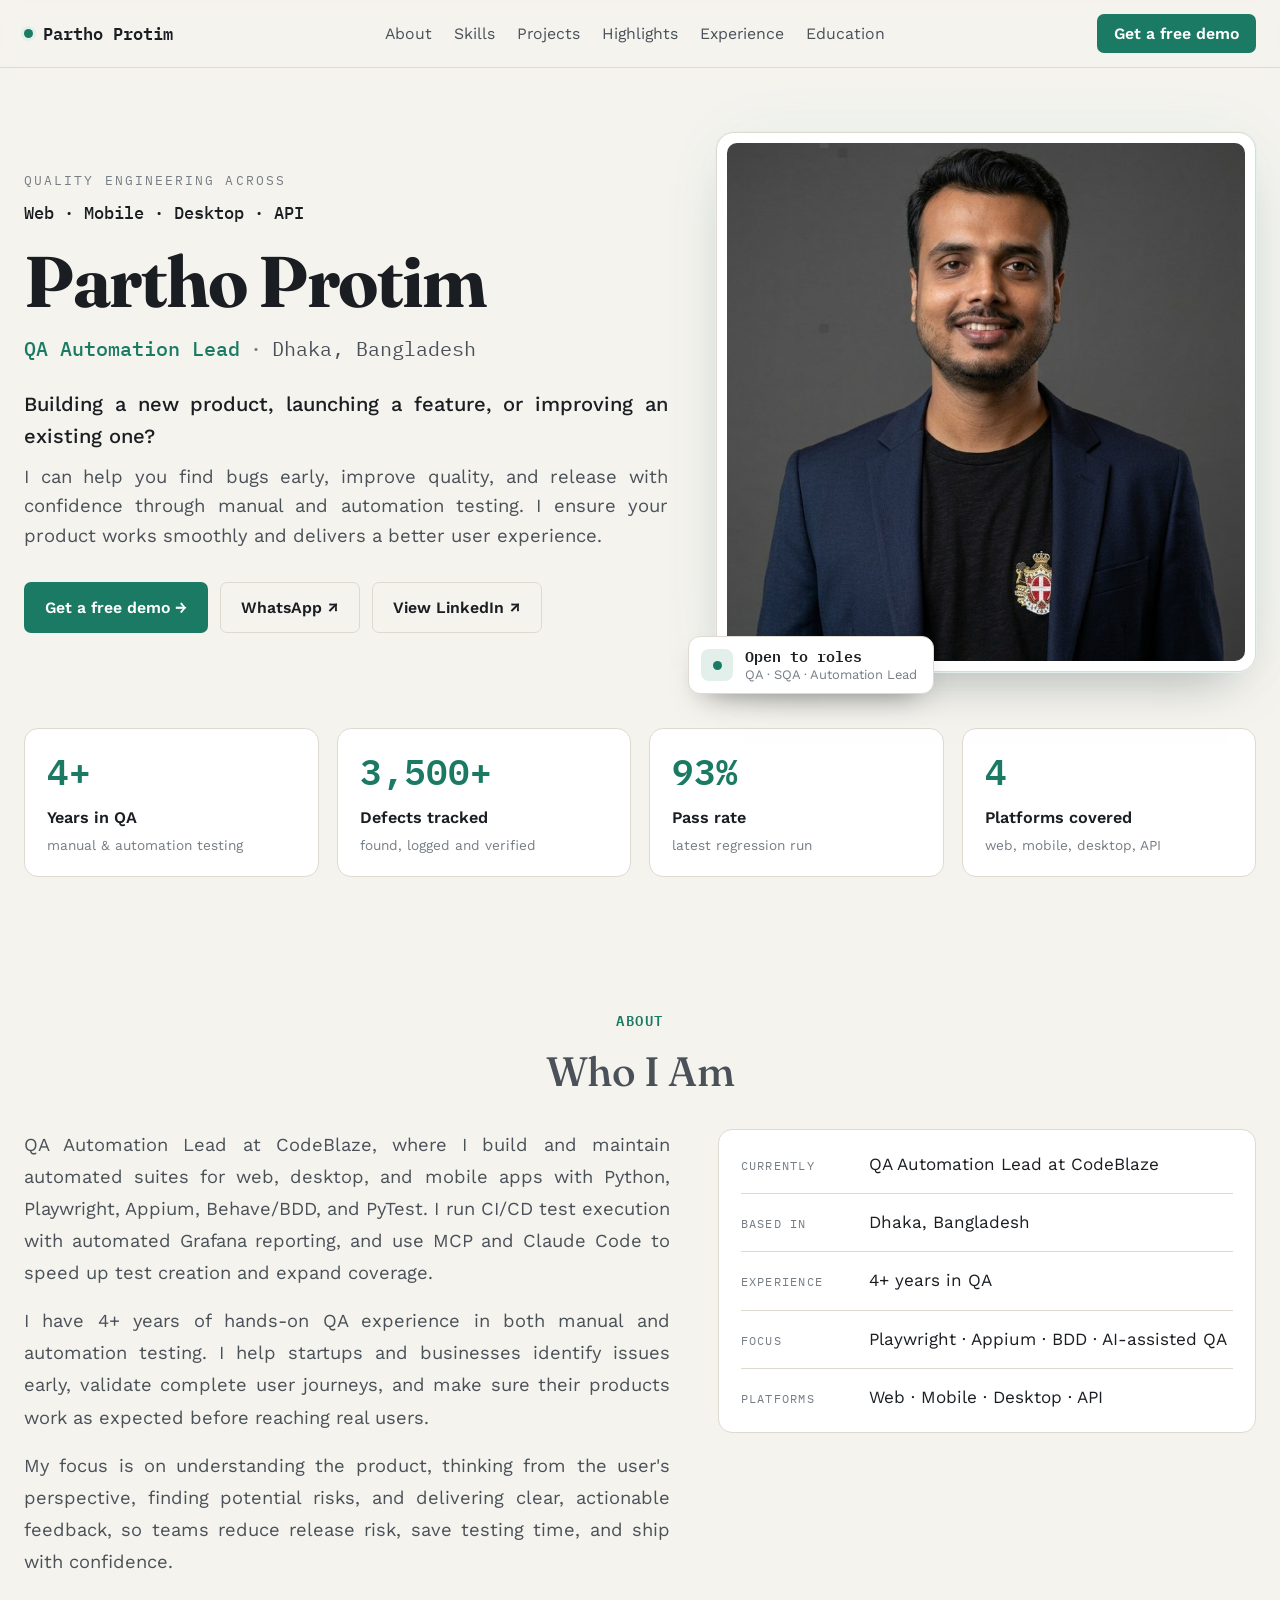
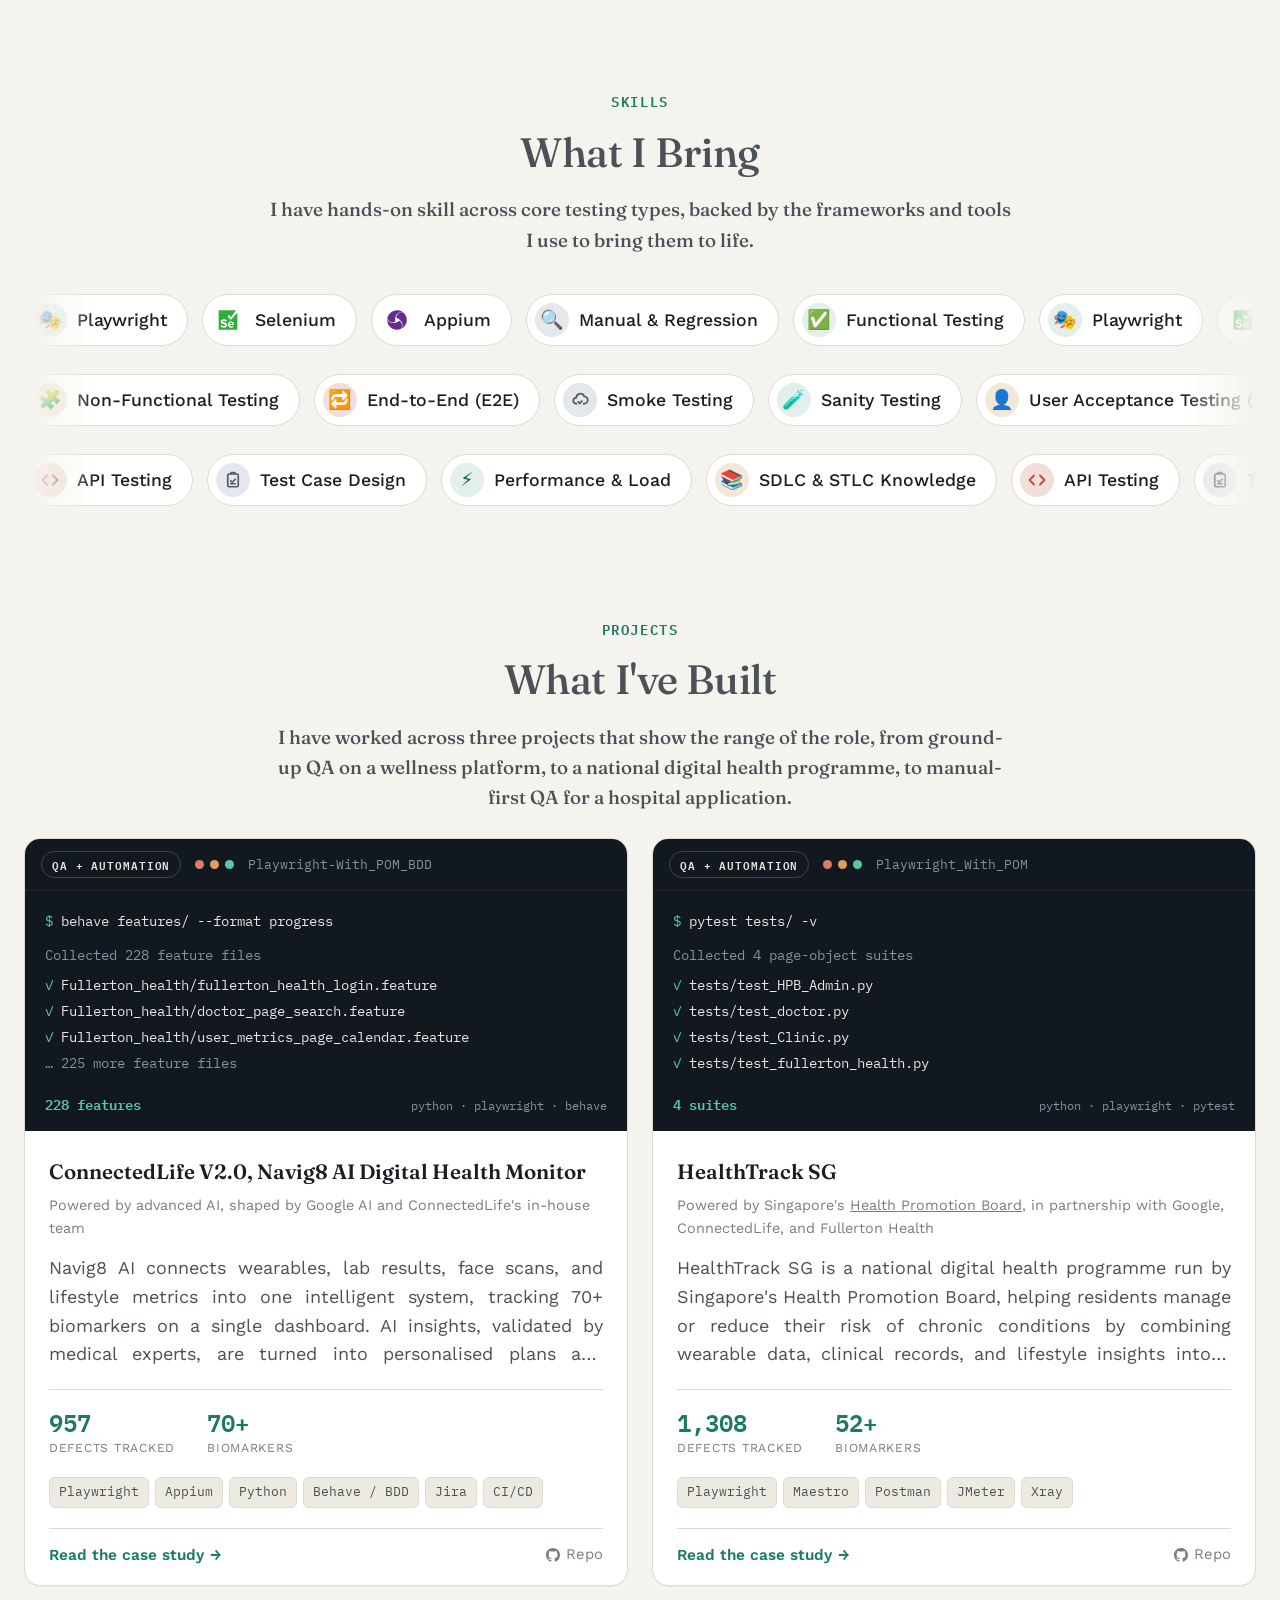
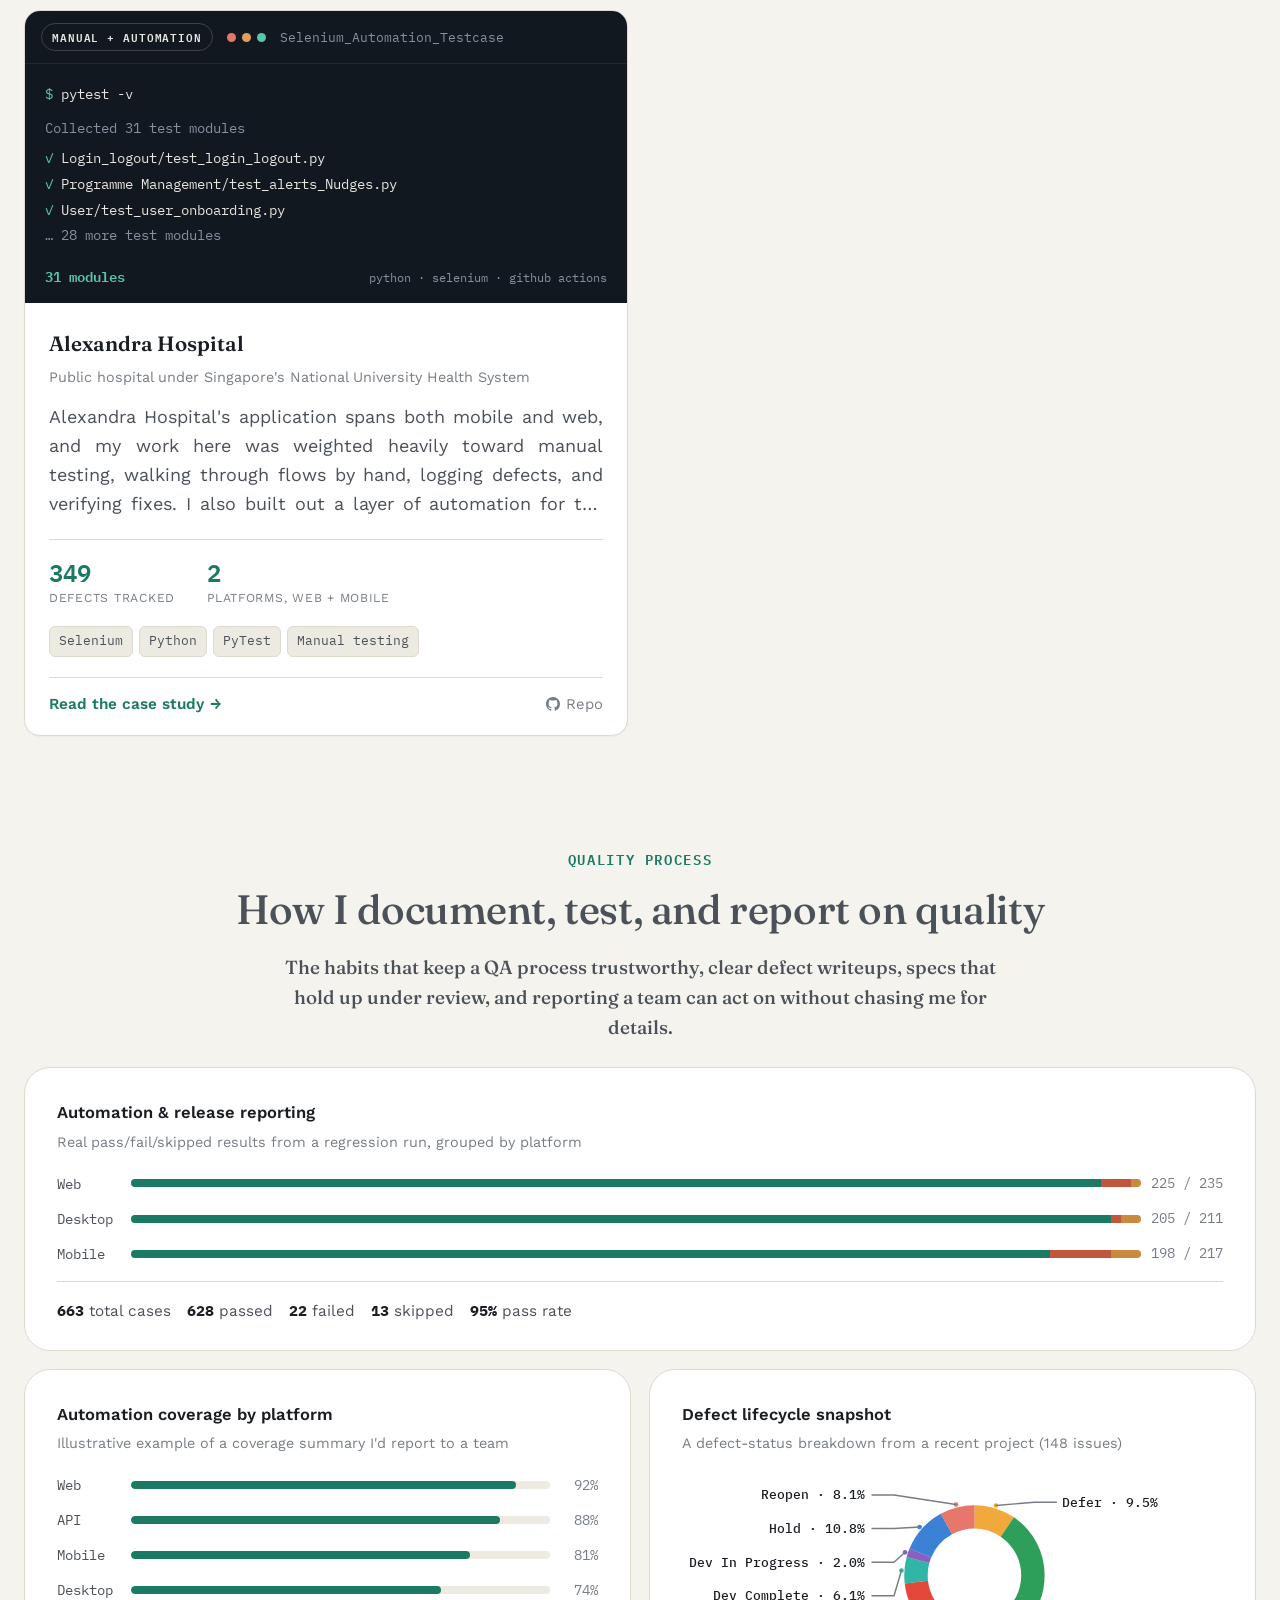
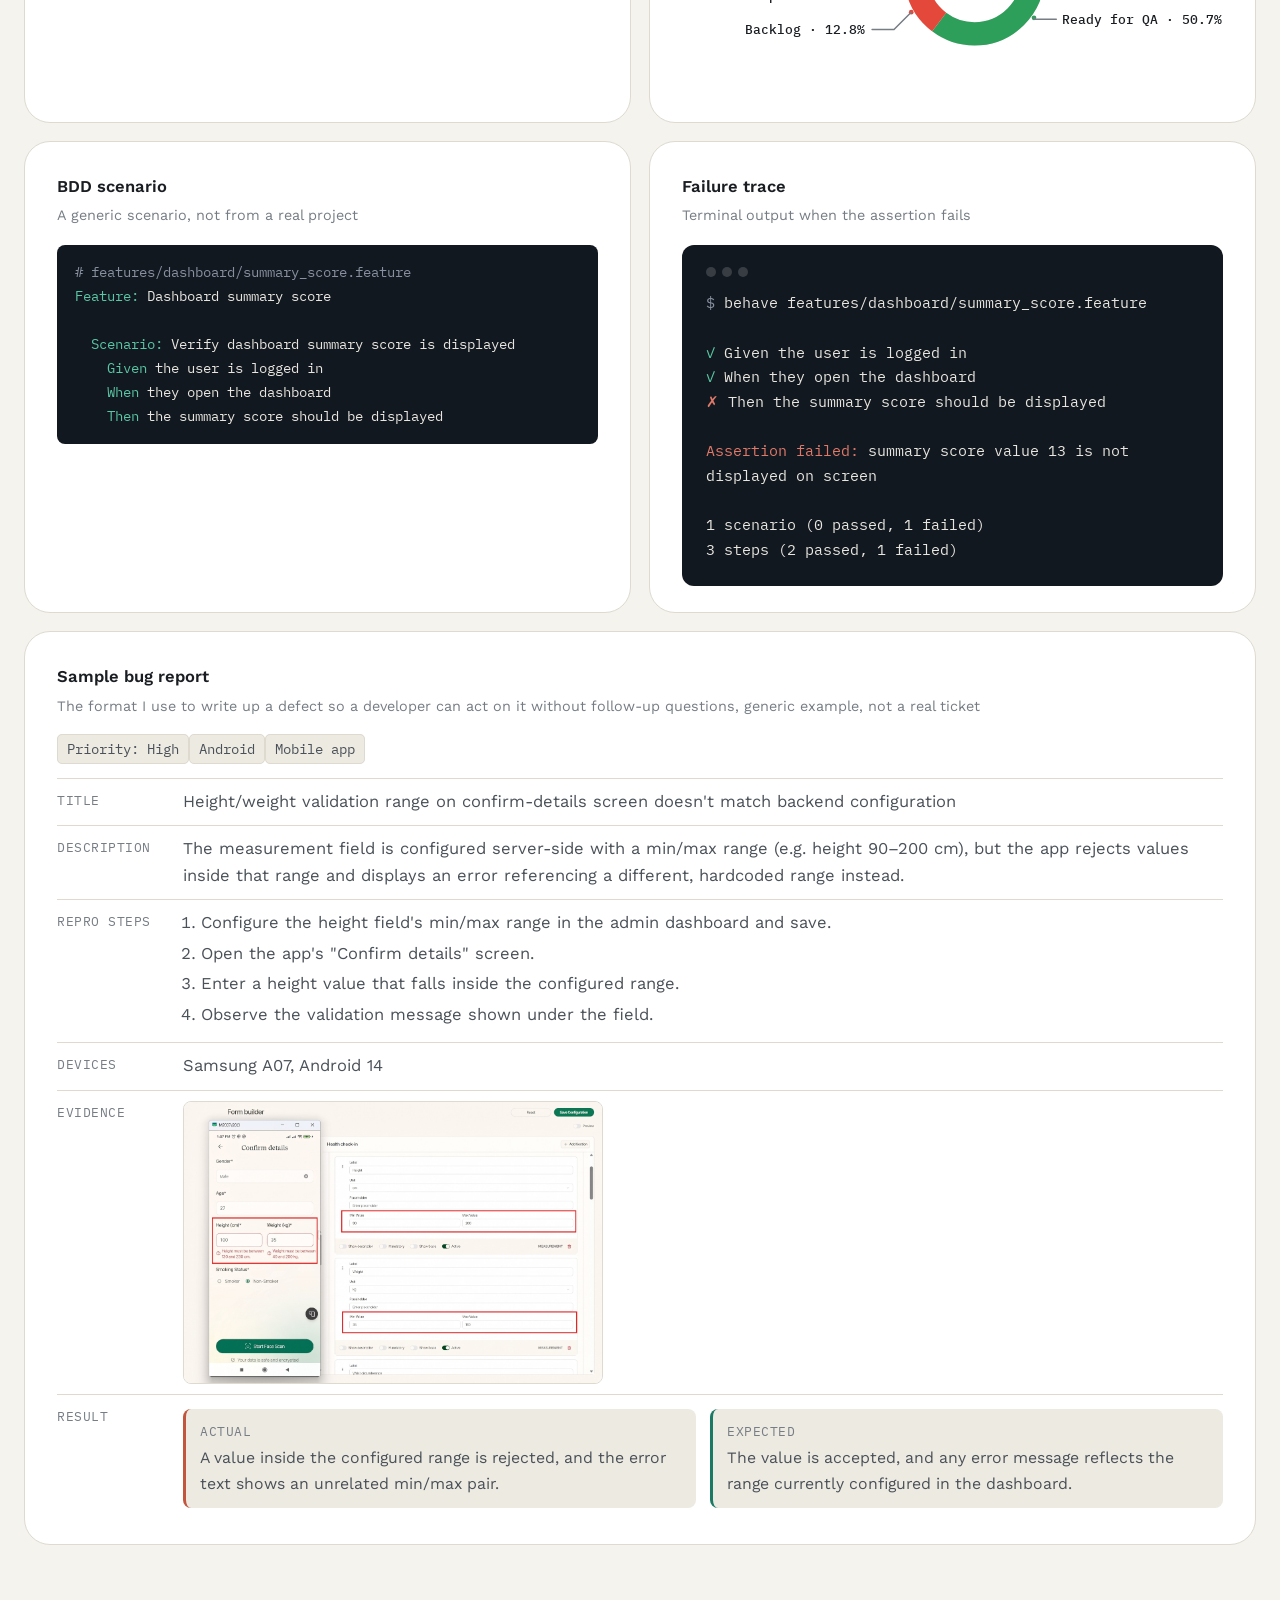
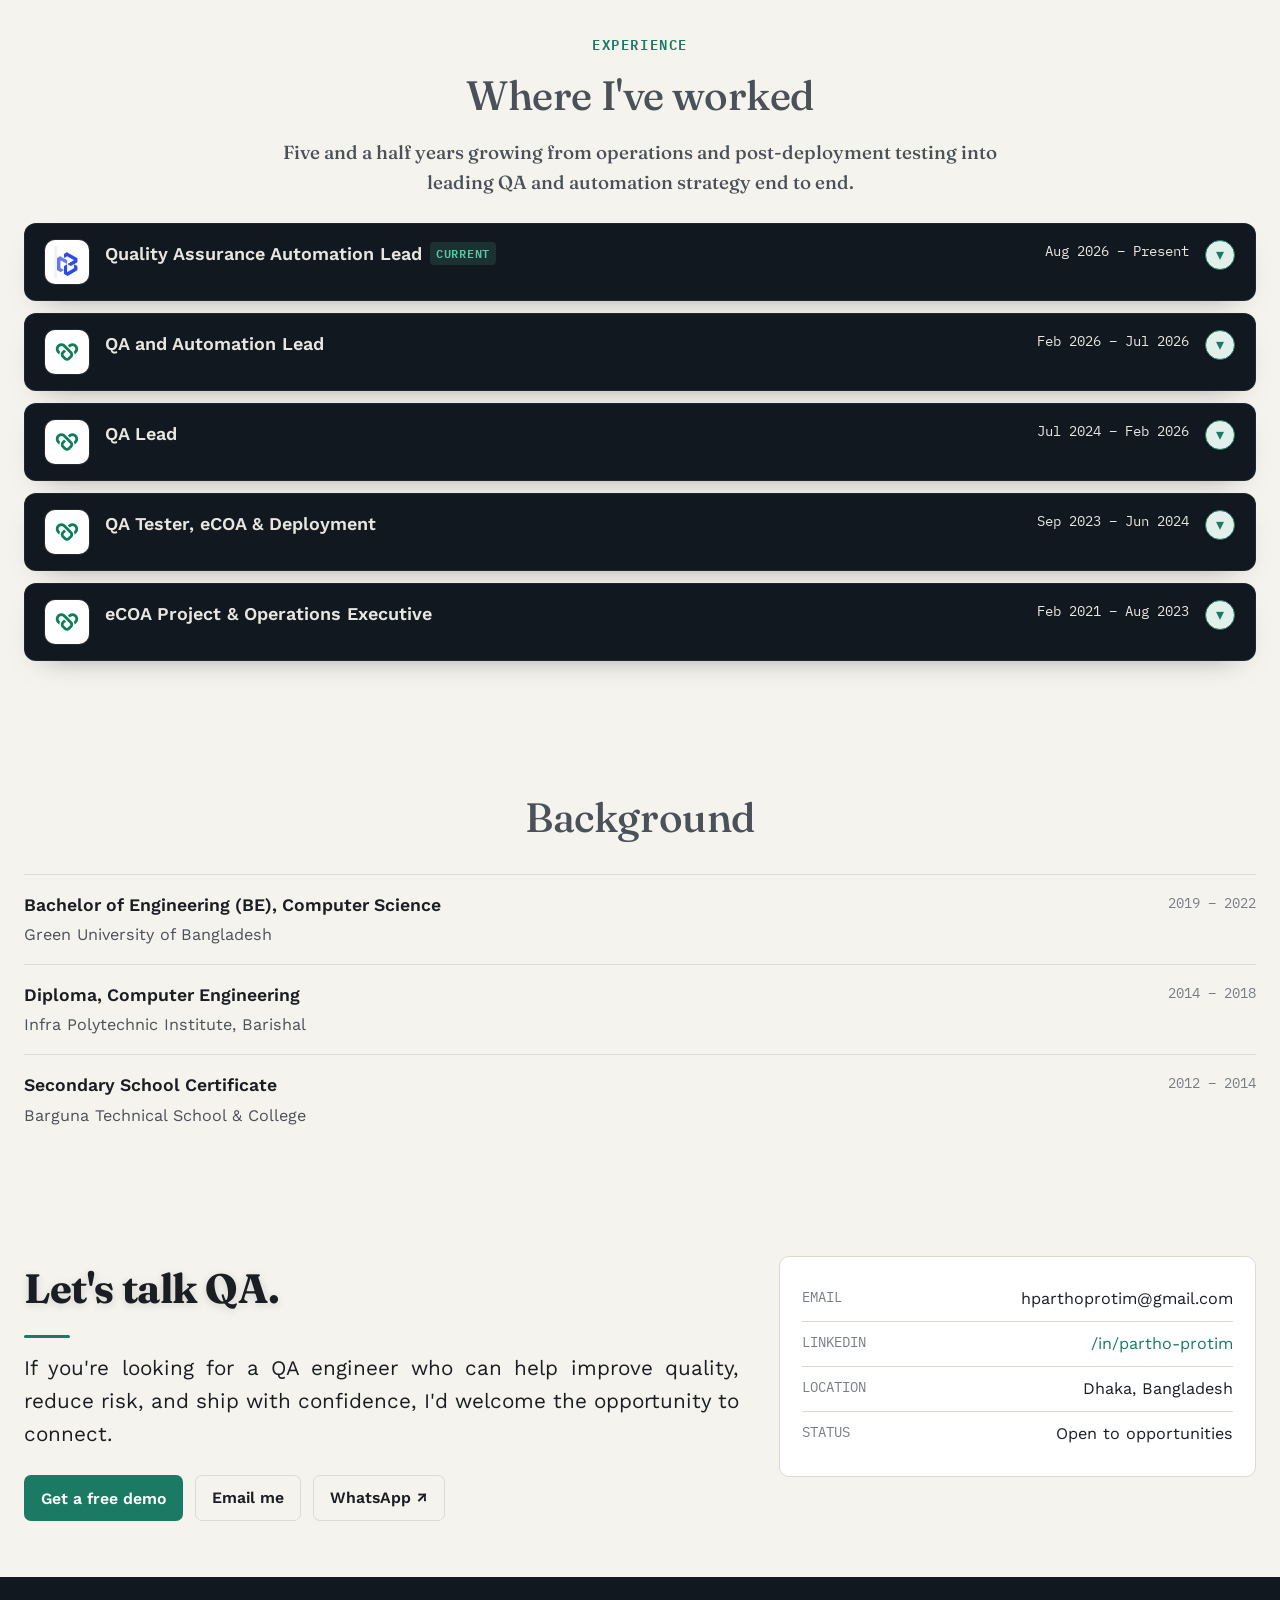
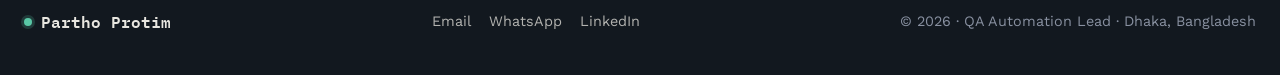
==== index.html @ 655c8fe5 "Add case study pages for each project Read the case study now opens a dedicated page per project wit" ====
<!DOCTYPE html>
<html lang="en">
<head>
<meta charset="UTF-8">
<meta name="viewport" content="width=device-width, initial-scale=1.0">
<title>Partho Protim, QA Automation Lead</title>
<meta name="description" content="Portfolio of Partho Protim, QA Automation Lead, Web, Mobile, Desktop &amp; API test automation, CI/CD, and quality engineering leadership.">

<meta property="og:type" content="website">
<meta property="og:url" content="https://sapprotim.github.io/sqa_partho/">
<meta property="og:title" content="Partho Protim, QA Automation Lead">
<meta property="og:description" content="Portfolio of Partho Protim, QA Automation Lead, Web, Mobile, Desktop &amp; API test automation, CI/CD, and quality engineering leadership.">
<meta property="og:image" content="https://sapprotim.github.io/sqa_partho/assets/og-image.png">
<meta property="og:image:width" content="1918">
<meta property="og:image:height" content="935">

<meta name="twitter:card" content="summary_large_image">
<meta name="twitter:title" content="Partho Protim, QA Automation Lead">
<meta name="twitter:description" content="Portfolio of Partho Protim, QA Automation Lead, Web, Mobile, Desktop &amp; API test automation, CI/CD, and quality engineering leadership.">
<meta name="twitter:image" content="https://sapprotim.github.io/sqa_partho/assets/og-image.png">

<link rel="preconnect" href="https://fonts.googleapis.com">
<link rel="preconnect" href="https://fonts.gstatic.com" crossorigin>
<link href="https://fonts.googleapis.com/css2?family=Fraunces:ital,wght@0,300;0,400;0,500;0,600;0,700;1,400;1,500;1,600&family=Work+Sans:wght@400;500;600&family=IBM+Plex+Mono:wght@400;500;600&display=swap" rel="stylesheet">

<style>
  /* ---------- Tokens ---------- */
  :root {
    --bg: #F5F3EE;
    --surface: #FFFFFF;
    --surface-2: #EDEAE2;
    --ink: #1A1E22;
    --ink-secondary: #4A5158;
    --ink-muted: #767D84;
    --border: #DEDAD0;
    --accent: #1B7A63;
    --accent-strong: #146353;
    --accent-ink: #FFFFFF;
    --accent-soft: #E3EFEA;
    --amber: #A8672B;
    --amber-soft: #F3E7D8;
    --rose: #B2503F;
    --rose-soft: #F1DED9;
    --slate: #4C5B6B;
    --slate-soft: #E4E8EC;

    /* fixed-look terminal component: same in both themes on purpose */
    --term-bg: #12181F;
    --term-ink: #E8E6E0;
    --term-muted: #8890A0;
    --term-accent: #59C7A6;
    --term-amber: #E0A059;

    --font-display: 'Fraunces', Georgia, 'Times New Roman', serif;
    --font-body: 'Work Sans', 'Segoe UI', ui-sans-serif, system-ui, sans-serif;
    --font-mono: 'IBM Plex Mono', ui-monospace, SFMono-Regular, Menlo, monospace;

    --maxw: 1600px;
  }

  @media (prefers-color-scheme: dark) {
    :root:not([data-theme="light"]) {
      --bg: #10151B;
      --surface: #161C23;
      --surface-2: #1C232B;
      --ink: #ECEAE3;
      --ink-secondary: #B8BEC4;
      --ink-muted: #7E8790;
      --border: #2A323B;
      --accent: #4FBFA0;
      --accent-strong: #6ED2B6;
      --accent-ink: #0B1512;
      --accent-soft: rgba(79, 191, 160, 0.14);
      --amber: #DDA05C;
      --amber-soft: rgba(221, 160, 92, 0.14);
      --rose: #D98F7F;
      --rose-soft: rgba(217, 143, 127, 0.14);
      --slate: #92A2B4;
      --slate-soft: rgba(146, 162, 180, 0.14);
    }
  }

  :root[data-theme="dark"] {
    --bg: #10151B;
    --surface: #161C23;
    --surface-2: #1C232B;
    --ink: #ECEAE3;
    --ink-secondary: #B8BEC4;
    --ink-muted: #7E8790;
    --border: #2A323B;
    --accent: #4FBFA0;
    --accent-strong: #6ED2B6;
    --accent-ink: #0B1512;
    --accent-soft: rgba(79, 191, 160, 0.14);
    --amber: #DDA05C;
    --amber-soft: rgba(221, 160, 92, 0.14);
    --rose: #D98F7F;
    --rose-soft: rgba(217, 143, 127, 0.14);
    --slate: #92A2B4;
    --slate-soft: rgba(146, 162, 180, 0.14);
  }

  /* ---------- Base ---------- */
  * { box-sizing: border-box; }
  html { scroll-behavior: smooth; font-size: 18px; overflow-x: hidden; }
  @media (prefers-reduced-motion: reduce) {
    html { scroll-behavior: auto; }
    * { animation-duration: 0.001ms !important; animation-iteration-count: 1 !important; transition-duration: 0.001ms !important; }
  }

  body {
    margin: 0;
    background: var(--bg);
    color: var(--ink);
    font-family: var(--font-body);
    font-weight: 400;
    font-size: 16px;
    line-height: 1.6;
    overflow-x: hidden;
  }

  p {
    text-align: justify;
    text-justify: inter-word;
    hyphens: auto;
  }

  a { color: var(--accent); text-decoration: none; }
  a:hover { text-decoration: underline; }
  a:focus-visible, button:focus-visible {
    outline: 2px solid var(--accent);
    outline-offset: 3px;
    border-radius: 2px;
  }

  h1, h2, h3 { font-family: var(--font-display); color: var(--ink); margin: 0; text-wrap: balance; }

  .wrap { max-width: var(--maxw); margin: 0 auto; padding: 0 24px; }

  section { padding: 56px 0; }
  #highlights { padding-bottom: 32px; }
  @media (max-width: 800px) {
    /* Cut the base section padding site-wide on mobile first, then the
       specific pairs below trim the tightest transitions even further. */
    section { padding: 28px 0; }
    #projects, #highlights, #experience, #education { padding-bottom: 8px; }
    #highlights, #experience, #education, #contact { padding-top: 20px; }
  }

  .section-head { margin-bottom: 24px; text-align: center; }
  .section-head h2 {
    font-size: clamp(1.8rem, 3.2vw, 2.4rem);
    font-weight: 500;
    letter-spacing: -0.01em;
    color: var(--ink-secondary);
  }
  .section-head p { color: var(--ink-secondary); margin: 10px auto 0; max-width: 62ch; text-align: center; font-family: var(--font-display); font-weight: 500; font-size: 1.05rem; }
  .section-head p em { font-style: italic; color: var(--ink); }
  .section-head .eyebrow {
    display: block;
    font-family: var(--font-mono);
    font-size: 0.75rem;
    font-weight: 600;
    letter-spacing: 0.12em;
    text-transform: uppercase;
    color: var(--accent);
    margin-bottom: 8px;
  }

  /* ---------- Nav ---------- */
  header.nav {
    position: sticky;
    top: 0;
    z-index: 40;
    border-bottom: 1px solid var(--border);
  }
  .nav-bg {
    position: absolute;
    inset: 0;
    z-index: -1;
    background: color-mix(in srgb, var(--bg) 86%, transparent);
    backdrop-filter: blur(10px);
  }
  .nav-inner {
    display: flex;
    align-items: center;
    justify-content: space-between;
    padding: 14px 24px;
    max-width: var(--maxw);
    margin: 0 auto;
    gap: 16px;
  }
  .nav-mark {
    display: flex;
    align-items: center;
    gap: 10px;
    font-family: var(--font-mono);
    font-weight: 600;
    font-size: 0.95rem;
    color: var(--ink);
    white-space: nowrap;
  }
  .nav-mark .dot {
    width: 9px; height: 9px; border-radius: 50%;
    background: var(--accent);
    box-shadow: 0 0 0 3px var(--accent-soft);
  }
  nav.links {
    display: flex;
    gap: 22px;
    font-size: 0.88rem;
    color: var(--ink-secondary);
    overflow-x: auto;
    scrollbar-width: none;
  }
  nav.links::-webkit-scrollbar { display: none; }
  nav.links a { color: var(--ink-secondary); white-space: nowrap; }
  nav.links a:hover { color: var(--accent); text-decoration: none; }
  @media (max-width: 800px) {
    /* The demo button crowds out the nav links on mobile; the same CTA
       already appears in the hero and contact sections. */
    .nav-inner .btn { display: none; }
  }

  .nav-toggle {
    display: none;
    flex: 0 0 auto;
    width: 34px;
    height: 34px;
    align-items: center;
    justify-content: center;
    gap: 4px;
    flex-direction: column;
    background: transparent;
    border: 1px solid var(--border);
    border-radius: 7px;
    cursor: pointer;
  }
  .nav-toggle span {
    display: block;
    width: 16px;
    height: 2px;
    border-radius: 2px;
    background: var(--ink);
    transition: transform 0.2s ease, opacity 0.2s ease;
  }
  .nav-toggle[aria-expanded="true"] span:nth-child(1) { transform: translateY(6px) rotate(45deg); }
  .nav-toggle[aria-expanded="true"] span:nth-child(2) { opacity: 0; }
  .nav-toggle[aria-expanded="true"] span:nth-child(3) { transform: translateY(-6px) rotate(-45deg); }

  .nav-backdrop {
    display: none;
  }
  @media (max-width: 800px) {
    .nav-toggle { display: flex; }

    .nav-backdrop {
      display: block;
      position: fixed;
      inset: 0;
      pointer-events: none;
      z-index: 39;
    }
    .nav-backdrop.open { pointer-events: auto; }

    nav.links {
      position: fixed;
      top: var(--nav-h, 62px);
      right: 0;
      max-height: calc(100vh - var(--nav-h, 62px));
      width: 30%;
      flex-direction: column;
      align-items: stretch;
      gap: 0;
      background: var(--bg);
      border-left: 1px solid var(--border);
      border-bottom: 1px solid var(--border);
      border-bottom-left-radius: 12px;
      padding: 10px 24px 14px;
      overflow-y: auto;
      transform: translateX(100%);
      transition: transform 0.28s ease;
      z-index: 39;
    }
    nav.links.open { transform: translateX(0); box-shadow: -16px 16px 32px -18px rgba(0, 0, 0, 0.35); }
    nav.links a { padding: 12px 0; border-bottom: 1px solid var(--border); }
    nav.links a:last-child { border-bottom: none; }
  }

  .btn {
    display: inline-flex;
    align-items: center;
    gap: 8px;
    font-family: var(--font-body);
    font-weight: 600;
    font-size: 0.88rem;
    padding: 9px 16px;
    border-radius: 7px;
    border: 1px solid var(--border);
    white-space: nowrap;
    transition: transform 0.15s ease, background 0.15s ease, border-color 0.15s ease;
  }
  .btn:hover { text-decoration: none; transform: translateY(-1px); }
  .btn-solid { background: var(--accent); color: var(--accent-ink); border-color: transparent; }
  .btn-solid:hover { background: var(--accent-strong); }
  .btn-ghost { color: var(--ink); background: transparent; }
  .btn-ghost:hover { border-color: var(--accent); color: var(--accent); }

  /* ---------- Hero ---------- */
  .hero {
    padding: 64px 0 76px;
    display: grid;
    grid-template-columns: minmax(0, 1fr) minmax(0, 540px);
    gap: 56px 48px;
    align-items: center;
  }
  @media (max-width: 800px) {
    .hero { grid-template-columns: 1fr; gap: 40px; padding-top: 40px; padding-bottom: 32px; }
  }

  .hero-eyebrow {
    display: block;
    font-family: var(--font-mono);
    font-size: 0.72rem;
    letter-spacing: 0.16em;
    text-transform: uppercase;
    color: var(--ink-muted);
  }
  .hero-scope {
    margin: 8px 0 18px;
    font-family: var(--font-mono);
    font-size: 0.92rem;
    font-weight: 500;
    color: var(--ink);
  }

  .hero h1 {
    font-size: clamp(2.6rem, 5.6vw, 4rem);
    font-weight: 700;
    line-height: 1.05;
    letter-spacing: -0.02em;
  }
  .hero .role {
    display: flex;
    flex-wrap: wrap;
    align-items: baseline;
    gap: 4px 10px;
    font-family: var(--font-mono);
    font-size: clamp(1rem, 1.6vw, 1.15rem);
    margin-top: 14px;
  }
  .hero .role-main { color: var(--accent); font-weight: 500; }
  .hero .role-sep { color: var(--ink-muted); }
  .hero .role-sub { color: var(--ink-secondary); }
  .hero p.lede {
    margin-top: 22px;
    max-width: 62ch;
    color: var(--ink-secondary);
    font-family: var(--font-body);
    font-style: normal;
    font-size: 1.03rem;
  }
  .hero p.lede .lede-hook {
    display: block;
    margin-bottom: 10px;
    color: var(--ink);
    font-family: var(--font-body);
    font-weight: 500;
    font-size: 1.12rem;
  }
  .hero .cta-row { display: flex; gap: 12px; margin-top: 30px; flex-wrap: wrap; }
  .hero .cta-row .btn { padding: 12px 20px; }

  /* portrait card with soft accent glow and a floating status badge */
  .hero-photo {
    position: relative;
    justify-self: end;
    width: 100%;
    max-width: 540px;
  }
  @media (max-width: 800px) {
    .hero-photo { justify-self: center; max-width: 460px; }
  }
  .hero-photo-frame {
    padding: 10px;
    border-radius: 18px;
    background: var(--surface);
    border: 1px solid var(--border);
    box-shadow: 0 0 0 1px var(--accent-soft), 0 0 70px -10px var(--accent-soft), 0 24px 50px -28px rgba(0,0,0,0.55);
  }
  .hero-photo-frame img {
    display: block;
    width: 100%;
    height: auto;
    aspect-ratio: 1 / 1;
    object-fit: cover;
    border-radius: 10px;
  }
  .hero-badge {
    position: absolute;
    left: -28px;
    bottom: -22px;
    display: flex;
    align-items: center;
    gap: 12px;
    padding: 10px 16px 10px 12px;
    border-radius: 12px;
    background: var(--surface);
    border: 1px solid var(--border);
    box-shadow: 0 14px 30px -16px rgba(0,0,0,0.5);
  }
  @media (max-width: 480px) {
    .hero-badge { left: -6px; bottom: -18px; }
  }
  .hero-badge-icon {
    display: inline-flex;
    align-items: center;
    justify-content: center;
    width: 32px;
    height: 32px;
    border-radius: 8px;
    background: var(--accent-soft);
  }
  .hero-badge-icon .ping { width: 9px; height: 9px; border-radius: 50%; background: var(--accent); }
  @media (prefers-reduced-motion: no-preference) {
    .hero-badge-icon .ping { animation: ping 2.2s ease-in-out infinite; }
  }
  @keyframes ping { 0%, 100% { opacity: 1; } 50% { opacity: 0.35; } }
  .hero-badge-text { display: flex; flex-direction: column; line-height: 1.25; }
  .hero-badge-text b { font-family: var(--font-mono); font-size: 0.86rem; font-weight: 600; color: var(--ink); }
  .hero-badge-text small { font-size: 0.72rem; color: var(--ink-muted); }

  /* stat cards span the full width under copy + photo */
  .hero-stats {
    grid-column: 1 / -1;
    display: grid;
    grid-template-columns: repeat(4, 1fr);
    gap: 18px;
  }
  @media (max-width: 900px) {
    .hero-stats { grid-template-columns: 1fr 1fr; gap: 12px; }
  }
  .hero-stats .stat {
    display: flex;
    flex-direction: column;
    gap: 4px;
    padding: 22px 22px 20px;
    border-radius: 14px;
    background: var(--surface);
    border: 1px solid var(--border);
  }
  .hero-stats .stat b {
    font-family: var(--font-mono);
    font-size: 2rem;
    font-weight: 600;
    color: var(--accent);
    line-height: 1.1;
    margin-bottom: 10px;
  }
  .hero-stats .stat span { font-weight: 600; font-size: 0.9rem; color: var(--ink); }
  .hero-stats .stat small { font-size: 0.76rem; color: var(--ink-muted); }
  @media (max-width: 480px) {
    .hero-stats .stat { padding: 16px 14px; }
    .hero-stats .stat b { font-size: 1.5rem; margin-bottom: 6px; }
  }

  /* terminal card */
  .term {
    background: var(--term-bg);
    color: var(--term-ink);
    border-radius: 12px;
    padding: 22px 24px 24px;
    font-family: var(--font-mono);
    font-size: 0.83rem;
    line-height: 1.65;
  }
  .term .term-bar { display: flex; gap: 6px; margin-bottom: 14px; }
  .term .term-bar span { width: 10px; height: 10px; border-radius: 50%; background: rgba(255,255,255,0.16); }
  .term .prompt { color: var(--term-muted); }
  .term .ok { color: var(--term-accent); }
  .term .warn { color: var(--term-amber); }
  .term .fail { color: #E0796A; }
  .term .cursor {
    display: inline-block; width: 7px; height: 1em; background: var(--term-accent);
    vertical-align: -2px; margin-left: 2px;
  }
  @media (prefers-reduced-motion: no-preference) {
    .term .cursor { animation: blink 1.1s steps(1) infinite; }
  }
  @keyframes blink { 50% { opacity: 0; } }

  /* ---------- About ---------- */
  .about-grid {
    display: grid;
    grid-template-columns: minmax(0, 1.2fr) minmax(0, 1fr);
    gap: 48px;
    align-items: start;
  }
  @media (max-width: 800px) {
    .about-grid { grid-template-columns: 1fr; gap: 28px; }
  }
  .about-copy p {
    margin: 0;
    color: var(--ink-secondary);
    font-size: 1.02rem;
    line-height: 1.75;
  }
  .about-copy p + p { margin-top: 16px; }
  .about-facts {
    margin: 0;
    padding: 6px 22px;
    border-radius: 14px;
    background: var(--surface);
    border: 1px solid var(--border);
  }
  .about-facts > div {
    display: grid;
    grid-template-columns: 112px minmax(0, 1fr);
    gap: 16px;
    align-items: baseline;
    padding: 15px 0;
    border-bottom: 1px solid var(--border);
  }
  .about-facts > div:last-child { border-bottom: none; }
  .about-facts dt {
    font-family: var(--font-mono);
    font-size: 0.68rem;
    letter-spacing: 0.1em;
    text-transform: uppercase;
    color: var(--ink-muted);
  }
  .about-facts dd { margin: 0; color: var(--ink); font-size: 0.95rem; }
  @media (max-width: 480px) {
    .about-facts { padding: 4px 16px; }
    .about-facts > div { grid-template-columns: 1fr; gap: 4px; padding: 12px 0; }
  }

  /* ---------- Toolbox ---------- */
  .skill-marquees { display: flex; flex-direction: column; gap: 14px; }

  .marquee {
    margin-top: 14px;
    overflow: hidden;
    -webkit-mask-image: linear-gradient(to right, transparent, black 6%, black 94%, transparent);
            mask-image: linear-gradient(to right, transparent, black 6%, black 94%, transparent);
  }
  .marquee-track { display: flex; width: max-content; animation: marquee-x 26s linear infinite; }
  .marquee-track.reverse { animation-direction: reverse; }
  .marquee:hover .marquee-track { animation-play-state: paused; }
  .marquee-group { display: flex; flex: 0 0 auto; gap: 14px; padding-right: 14px; }
  @keyframes marquee-x {
    from { transform: translateX(0); }
    to { transform: translateX(-50%); }
  }
  @media (prefers-reduced-motion: reduce) {
    .marquee-track { animation: none; }
  }

  .skill-pill {
    display: inline-flex;
    align-items: center;
    gap: 10px;
    background: var(--surface);
    border: 1px solid var(--border);
    border-radius: 999px;
    padding: 8px 20px 8px 8px;
    font-size: 0.98rem;
    font-weight: 500;
    color: var(--ink);
    white-space: nowrap;
  }
  .skill-pill .icon {
    width: 34px;
    height: 34px;
    flex: 0 0 auto;
    border-radius: 50%;
    display: flex;
    align-items: center;
    justify-content: center;
    font-size: 1.05rem;
  }
  .skill-pill .icon.c-accent { background: var(--accent-soft); color: var(--accent-strong); }
  .skill-pill .icon.c-amber { background: var(--amber-soft); color: var(--amber); }
  .skill-pill .icon.c-rose { background: var(--rose-soft); color: var(--rose); }
  .skill-pill .icon.c-slate { background: var(--slate-soft); color: var(--slate); }
  .skill-pill .icon.icon-logo { background: #fff; padding: 7px; }
  .skill-pill .icon.icon-logo svg { width: 100%; height: 100%; }

  .chip-row { display: flex; flex-wrap: wrap; gap: 8px; margin-top: 14px; }
  .chip {
    font-family: var(--font-mono);
    font-size: 0.78rem;
    color: var(--ink-secondary);
    background: var(--surface-2);
    border: 1px solid var(--border);
    border-radius: 5px;
    padding: 5px 9px;
  }

  /* ---------- Experience ---------- */
  .role-card {
    background: var(--term-bg);
    border: 1px solid rgba(255, 255, 255, 0.06);
    border-radius: 12px;
    padding: 16px 20px;
    margin-bottom: 12px;
    box-shadow: 0 12px 30px -20px rgba(0, 0, 0, 0.5);
    cursor: pointer;
  }
  .role-card-top { display: flex; align-items: flex-start; gap: 16px; }
  .role-logo {
    flex: 0 0 auto;
    width: 44px;
    height: 44px;
    border-radius: 10px;
    background: #fff;
    object-fit: contain;
    padding: 6px;
    box-shadow: 0 0 0 1px rgba(255, 255, 255, 0.08);
  }
  .role-card-info { flex: 1 1 auto; min-width: 0; }
  .role-card-title {
    display: flex;
    align-items: center;
    flex-wrap: wrap;
    gap: 8px;
    color: var(--term-ink);
    font-weight: 600;
    font-size: 1rem;
  }
  .role-card-company { display: none; color: var(--term-muted); font-size: 0.88rem; margin-top: 3px; }
  .role-card-dates { flex: 0 0 auto; text-align: right; font-family: var(--font-mono); }
  .role-card-dates .dates { color: var(--term-ink); font-size: 0.78rem; white-space: nowrap; }
  .role-card-dates .duration { display: none; color: var(--term-muted); font-size: 0.72rem; margin-top: 4px; }
  .role-card.is-open .role-card-company,
  .role-card.is-open .role-card-dates .duration { display: block; }
  .tag-current {
    font-family: var(--font-mono);
    font-size: 0.66rem;
    letter-spacing: 0.06em;
    text-transform: uppercase;
    color: var(--term-accent);
    background: rgba(89, 199, 166, 0.14);
    border-radius: 4px;
    padding: 2px 6px;
  }
  .role-card ul {
    display: none;
    margin: 16px 0 0;
    padding-left: 18px;
    color: rgba(232, 230, 224, 0.78);
    font-size: 0.9rem;
  }
  .role-card.is-open ul { display: block; }
  .role-card ul li { margin-bottom: 6px; }
  .role-toggle {
    flex: 0 0 auto;
    display: flex;
    align-items: center;
    justify-content: center;
    width: 30px;
    height: 30px;
    padding: 0;
    border: 1px solid var(--accent);
    border-radius: 50%;
    background: var(--accent-soft);
    color: var(--accent);
    cursor: pointer;
    box-shadow: 0 1px 3px rgba(0, 0, 0, 0.2);
    transition: background 0.15s, border-color 0.15s, color 0.15s;
  }
  .role-toggle:hover { background: var(--accent); border-color: var(--accent); color: var(--accent-ink); }
  .role-toggle .chev { font-size: 0.9rem; transition: transform 0.2s ease; }
  .role-toggle[aria-expanded="true"] .chev { transform: rotate(180deg); }
  .role-toggle .label {
    position: absolute;
    width: 1px;
    height: 1px;
    padding: 0;
    margin: -1px;
    overflow: hidden;
    clip: rect(0, 0, 0, 0);
    white-space: nowrap;
    border: 0;
  }
  @media (max-width: 560px) {
    .role-card { padding: 14px 16px; margin-bottom: 10px; }
    .role-card-top {
      display: grid;
      grid-template-columns: 38px 1fr auto;
      grid-template-areas:
        "logo info info"
        ".    dates toggle";
      column-gap: 10px;
      row-gap: 8px;
      align-items: start;
    }
    .role-logo { grid-area: logo; width: 38px; height: 38px; }
    .role-card-info { grid-area: info; min-height: 2.6em; }
    .role-card-title { font-size: 0.92rem; line-height: 1.3; }
    .role-card-dates { grid-area: dates; text-align: left; align-self: center; }
    .role-card-dates .dates { font-size: 0.72rem; }
    .role-toggle { grid-area: toggle; justify-self: end; align-self: center; width: 26px; height: 26px; }
  }


  /* ---------- Projects ---------- */
  .project-card {
    background: var(--surface);
    border: 1px solid var(--border);
    border-radius: 16px;
    display: flex;
    flex-direction: column;
    overflow: hidden;
    box-shadow: 0 1px 2px rgba(0, 0, 0, 0.04);
  }

  /* terminal header: same dark look in both themes, like the other terminal cards */
  .pc-term { background: var(--term-bg); color: var(--term-ink); font-family: var(--font-mono); }
  .pc-term-bar {
    display: flex;
    align-items: center;
    gap: 14px;
    padding: 12px 16px;
    border-bottom: 1px solid rgba(255,255,255,0.07);
  }
  .pc-pill {
    font-size: 0.62rem;
    font-weight: 600;
    letter-spacing: 0.08em;
    text-transform: uppercase;
    color: var(--term-ink);
    border: 1px solid rgba(255,255,255,0.18);
    border-radius: 100px;
    padding: 4px 10px;
    white-space: nowrap;
  }
  .pc-dots { display: inline-flex; gap: 6px; flex-shrink: 0; }
  .pc-dots i { width: 9px; height: 9px; border-radius: 50%; background: #E0796A; }
  .pc-dots i:nth-child(2) { background: var(--term-amber); }
  .pc-dots i:nth-child(3) { background: var(--term-accent); }
  .pc-repo { font-size: 0.7rem; color: var(--term-muted); overflow: hidden; text-overflow: ellipsis; white-space: nowrap; min-width: 0; }
  .pc-term-body { padding: 20px 20px 16px; font-size: 0.76rem; line-height: 1.6; }
  .pc-prompt { color: var(--term-accent); }
  .pc-run { color: var(--term-muted); margin: 12px 0 8px; }
  .pc-specs { list-style: none; margin: 0; padding: 0; }
  .pc-specs li { display: flex; gap: 8px; white-space: nowrap; overflow: hidden; margin: 0 0 4px; }
  .pc-specs .ok { color: var(--term-accent); }
  .pc-specs .more { color: var(--term-muted); }
  .pc-term-foot {
    display: flex;
    justify-content: space-between;
    align-items: baseline;
    gap: 12px;
    margin-top: 18px;
  }
  .pc-term-foot b { color: var(--term-accent); font-weight: 600; white-space: nowrap; }
  .pc-term-foot span { font-size: 0.66rem; color: var(--term-muted); text-align: right; }

  .pc-body { padding: 24px 24px 18px; display: flex; flex-direction: column; flex: 1; }
  .pc-body .project-title { font-size: 1.15rem; font-weight: 600; margin: 0 0 6px; }
  .project-meta { font-size: 0.8rem; color: var(--ink-muted); margin-bottom: 14px; }
  .project-meta a { color: inherit; text-decoration: underline; }
  .pc-stats {
    display: flex;
    flex-wrap: wrap;
    gap: 14px 32px;
    padding-top: 18px;
    margin-top: 4px;
    border-top: 1px solid var(--border);
  }
  .pc-stats div { display: flex; flex-direction: column; gap: 2px; }
  .pc-stats b { font-family: var(--font-mono); font-size: 1.35rem; font-weight: 600; color: var(--accent); line-height: 1.2; }
  .pc-stats span { font-size: 0.68rem; letter-spacing: 0.06em; text-transform: uppercase; color: var(--ink-muted); }
  .pc-chips { display: flex; flex-wrap: wrap; gap: 6px; margin-top: 18px; }
  .pc-chips span {
    font-family: var(--font-mono);
    font-size: 0.72rem;
    color: var(--ink-secondary);
    background: var(--surface-2);
    border: 1px solid var(--border);
    border-radius: 6px;
    padding: 4px 9px;
  }
  .pc-foot {
    display: flex;
    justify-content: space-between;
    align-items: center;
    margin-top: auto;
    padding-top: 14px;
    border-top: 1px solid var(--border);
  }
  /* keep a gap above the footer even when the card is at its natural height */
  .pc-chips { margin-bottom: 20px; }
  .pc-case-link { display: inline-flex; align-items: center; gap: 6px; font-weight: 600; font-size: 0.85rem; }
  .pc-case-link .chev { transition: transform 0.15s ease; }
  .pc-case-link:hover .chev { transform: translateX(3px); }
  .pc-body .project-title a { color: inherit; }
  .pc-body .project-title a:hover { color: var(--accent); text-decoration: none; }
  .pc-repo-link { display: inline-flex; align-items: center; gap: 6px; font-size: 0.82rem; color: var(--ink-muted); }
  .pc-repo-link svg { width: 14px; height: 14px; }
  .pc-repo-link:hover { color: var(--accent); text-decoration: none; }

  /* two cards per row; cards in a row stretch to the same height */
  .project-grid {
    display: grid;
    grid-template-columns: repeat(2, minmax(0, 1fr));
    gap: 24px;
    align-items: stretch;
  }
  @media (max-width: 800px) {
    .project-grid { grid-template-columns: minmax(0, 1fr); }
  }
  @media (max-width: 900px) {
    .pc-body { padding: 20px 18px 16px; }
    .pc-term-body { padding: 16px 16px 14px; font-size: 0.7rem; }
    .pc-term-bar { gap: 10px; padding: 10px 14px; }
  }
  .project-card .tag-row { display: flex; flex-wrap: wrap; gap: 8px; margin-bottom: 20px; }
  .project-card p { color: var(--ink-secondary); font-size: 1rem; margin: 0 0 16px; }
  .project-lede {
    display: -webkit-box;
    -webkit-box-orient: vertical;
    -webkit-line-clamp: 4;
    line-clamp: 4;
    overflow: hidden;
  }

  /* ---------- Highlights ---------- */
  .highlight-grid {
    display: grid;
    grid-template-columns: 1fr 1fr;
    gap: 18px;
  }
  @media (max-width: 760px) { .highlight-grid { grid-template-columns: 1fr; } }
  .hcard {
    background: var(--surface);
    border: 1px solid var(--border);
    border-radius: 26px;
    padding: 32px 32px 26px;
    overflow: hidden;
    min-width: 0;
  }
  @media (max-width: 900px) {
    /* Match the project cards' mobile scale-down so both card families read consistently. */
    .hcard { padding: 24px 22px 26px; border-radius: 18px; }
  }
  .hcard h3 { font-size: 0.92rem; font-weight: 600; font-family: var(--font-body); margin-bottom: 4px; }
  .hcard .sub { font-size: 0.8rem; color: var(--ink-muted); margin-bottom: 18px; }

  .bar-row { display: flex; align-items: center; gap: 10px; margin-bottom: 12px; }
  .bar-row .label { width: 64px; font-size: 0.8rem; color: var(--ink-secondary); font-family: var(--font-mono); flex-shrink: 0; }
  .bar-track { flex: 1; height: 8px; background: var(--surface-2); border-radius: 5px; overflow: hidden; }
  .bar-fill { height: 100%; background: var(--accent); border-radius: 5px; }
  .bar-row .pct { width: 38px; text-align: right; font-family: var(--font-mono); font-size: 0.8rem; color: var(--ink-muted); font-variant-numeric: tabular-nums; }

  .donut-wrap { display: flex; justify-content: center; margin: 4px 0 18px; }
  .donut { width: 176px; height: 176px; transform: rotate(-90deg); }
  .donut-ring { fill: none; stroke: var(--surface-2); stroke-width: 16; }
  .donut-seg { fill: none; stroke-width: 16; }
  .donut-labeled { width: 100%; max-width: 560px; height: auto; }
  .donut-labeled .leader { stroke: var(--ink-muted); stroke-width: 1; fill: none; stroke-linecap: round; stroke-linejoin: round; }
  .donut-labeled .anchor { fill: var(--ink-muted); }
  .donut-labeled .dlabel { font-family: var(--font-mono); font-size: 9px; font-weight: 500; fill: var(--ink); }
  .legend-item { display: flex; align-items: center; gap: 6px; font-size: 0.78rem; color: var(--ink-secondary); }
  .legend-item .sw { width: 9px; height: 9px; border-radius: 2px; flex-shrink: 0; }

  .snippet {
    background: var(--term-bg);
    color: var(--term-ink);
    border-radius: 8px;
    padding: 16px 18px;
    font-family: var(--font-mono);
    font-size: 0.78rem;
    line-height: 1.7;
    overflow-x: auto;
  }
  .snippet .kw { color: var(--term-accent); }
  .snippet .cm { color: var(--term-muted); }
  .hcard.full { grid-column: 1 / -1; }

  /* ---------- Deliverable samples ---------- */
  .bug-row { display: flex; gap: 16px; padding: 10px 0; border-top: 1px solid var(--border); }
  .bug-row:first-child { border-top: none; padding-top: 0; }
  .bug-row .k { width: 110px; flex-shrink: 0; color: var(--ink-muted); font-family: var(--font-mono); font-size: 0.72rem; text-transform: uppercase; letter-spacing: 0.04em; padding-top: 2px; }
  .bug-row .v { color: var(--ink-secondary); font-size: 0.92rem; }
  .bug-row .v ol { margin: 0; padding-left: 18px; }
  .bug-row .v ol li { margin-bottom: 4px; }
  .result-pair { display: grid; grid-template-columns: 1fr 1fr; gap: 14px; margin-top: 4px; }
  @media (max-width: 620px) { .result-pair { grid-template-columns: 1fr; } }
  .result-box { border-radius: 8px; padding: 12px 14px; font-size: 0.88rem; color: var(--ink-secondary); border-left: 3px solid; background: var(--surface-2); }
  .result-box.actual { border-color: #C1553D; }
  .result-box.expected { border-color: var(--accent); }
  .result-box .rk { display: block; font-family: var(--font-mono); font-size: 0.7rem; text-transform: uppercase; letter-spacing: 0.04em; color: var(--ink-muted); margin-bottom: 4px; }
  .bug-evidence { display: block; max-width: 420px; width: 100%; border-radius: 8px; border: 1px solid var(--border); }

  .split-row { display: flex; align-items: center; gap: 10px; margin-bottom: 12px; }
  .split-row .label { width: 64px; font-size: 0.8rem; color: var(--ink-secondary); font-family: var(--font-mono); flex-shrink: 0; }
  .split-track { flex: 1; display: flex; height: 8px; border-radius: 5px; overflow: hidden; background: var(--surface-2); }
  .split-fill.pass { height: 100%; background: var(--accent); }
  .split-fill.fail { height: 100%; background: #C1553D; }
  .split-fill.skip { height: 100%; background: #C98A3E; }
  .split-row .count { width: 72px; text-align: right; font-family: var(--font-mono); font-size: 0.78rem; color: var(--ink-muted); font-variant-numeric: tabular-nums; flex-shrink: 0; }
  .report-total { margin-top: 16px; padding-top: 16px; border-top: 1px solid var(--border); font-size: 0.85rem; color: var(--ink-secondary); display: flex; flex-wrap: wrap; gap: 16px; }
  .report-total b { color: var(--ink); font-family: var(--font-mono); }

  /* ---------- Education ---------- */
  .edu-row {
    display: flex;
    justify-content: space-between;
    gap: 16px;
    padding: 16px 0;
    border-top: 1px solid var(--border);
    flex-wrap: wrap;
  }
  .edu-row:first-child { border-top: none; }
  .edu-row .degree { font-weight: 600; font-size: 0.98rem; }
  .edu-row .school { color: var(--ink-secondary); font-size: 0.9rem; margin-top: 3px; }
  .edu-row .dates { font-family: var(--font-mono); font-size: 0.8rem; color: var(--ink-muted); white-space: nowrap; }

  /* ---------- Free demo dialog ---------- */
  button.btn { cursor: pointer; }
  .demo-dialog {
    width: min(560px, calc(100vw - 32px));
    max-height: calc(100vh - 32px);
    padding: 0;
    border: 1px solid var(--border);
    border-radius: 16px;
    background: var(--surface);
    color: var(--ink);
    box-shadow: 0 30px 80px -30px rgba(0,0,0,0.6);
  }
  .demo-dialog::backdrop { background: rgba(10, 14, 18, 0.6); backdrop-filter: blur(3px); }
  .demo-form { position: relative; padding: 30px 30px 26px; }
  @media (max-width: 480px) { .demo-form { padding: 24px 18px 20px; } }
  .demo-close {
    position: absolute;
    top: 12px;
    right: 12px;
    width: 34px;
    height: 34px;
    border: 0;
    border-radius: 50%;
    background: var(--surface-2);
    color: var(--ink-secondary);
    font-size: 1.3rem;
    line-height: 1;
    cursor: pointer;
  }
  .demo-close:hover { color: var(--accent); }
  .demo-eyebrow {
    font-family: var(--font-mono);
    font-size: 0.7rem;
    letter-spacing: 0.14em;
    text-transform: uppercase;
    color: var(--accent);
  }
  .demo-form h2 { margin: 6px 0 8px; font-size: 1.5rem; }
  .demo-intro { margin: 0 0 22px; color: var(--ink-secondary); font-size: 0.92rem; }
  .demo-grid { display: grid; grid-template-columns: 1fr 1fr; gap: 14px; }
  @media (max-width: 480px) { .demo-grid { grid-template-columns: 1fr; } }
  .demo-full { grid-column: 1 / -1; }
  .demo-field { display: flex; flex-direction: column; gap: 6px; margin: 0; }
  .demo-field > span, .demo-platforms legend { font-size: 0.78rem; font-weight: 600; color: var(--ink-secondary); }
  .demo-field input, .demo-field textarea {
    width: 100%;
    font: inherit;
    font-size: 0.92rem;
    color: var(--ink);
    background: var(--bg);
    border: 1px solid var(--border);
    border-radius: 8px;
    padding: 10px 12px;
  }
  .demo-field textarea { resize: vertical; min-height: 96px; }
  .demo-field input:focus, .demo-field textarea:focus { outline: none; border-color: var(--accent); box-shadow: 0 0 0 3px var(--accent-soft); }
  .demo-field input[aria-invalid="true"], .demo-field textarea[aria-invalid="true"] { border-color: var(--rose); }
  .demo-platforms {
    border: 0;
    padding: 0;
    margin: 16px 0;
    display: flex;
    flex-direction: row;
    flex-wrap: wrap;
    gap: 8px;
  }
  .demo-platforms legend { padding: 0; margin-bottom: 8px; }
  .demo-platforms label { cursor: pointer; }
  .demo-platforms input { position: absolute; opacity: 0; pointer-events: none; }
  .demo-platforms label span {
    display: inline-block;
    font-size: 0.82rem;
    padding: 6px 12px;
    border-radius: 100px;
    border: 1px solid var(--border);
    color: var(--ink-secondary);
    transition: background 0.15s, border-color 0.15s, color 0.15s;
  }
  .demo-platforms input:checked + span { background: var(--accent-soft); border-color: var(--accent); color: var(--accent); }
  .demo-platforms input:focus-visible + span { box-shadow: 0 0 0 3px var(--accent-soft); }
  .demo-honey { position: absolute; left: -9999px; width: 1px; height: 1px; opacity: 0; }
  .demo-status { min-height: 1.2em; margin: 12px 0 0; font-size: 0.84rem; color: var(--rose); }
  .demo-actions { display: flex; gap: 10px; margin-top: 10px; flex-wrap: wrap; }
  .demo-actions .btn { padding: 11px 18px; }
  .demo-actions .btn:disabled { opacity: 0.6; cursor: wait; transform: none; }
  .demo-done { text-align: center; padding: 26px 0 8px; }
  .demo-done-icon {
    display: inline-flex;
    align-items: center;
    justify-content: center;
    width: 52px;
    height: 52px;
    border-radius: 50%;
    background: var(--accent-soft);
    color: var(--accent);
    font-size: 1.5rem;
  }
  .demo-done p { color: var(--ink-secondary); margin: 0 0 20px; }

  /* ---------- Contact / Footer ---------- */
  .contact {
    display: grid;
    grid-template-columns: 1.2fr 0.8fr;
    gap: 40px;
    align-items: start;
  }
  @media (max-width: 760px) { .contact { grid-template-columns: 1fr; } }
  .contact h2 {
    font-size: clamp(1.8rem, 3.2vw, 2.4rem);
    font-weight: 700;
    letter-spacing: -0.01em;
    text-shadow: 0 2px 10px rgba(0, 0, 0, 0.14);
    position: relative;
    padding-bottom: 16px;
  }
  .contact h2::after {
    content: "";
    position: absolute;
    left: 0;
    bottom: 0;
    width: 46px;
    height: 3px;
    border-radius: 2px;
    background: var(--accent);
  }
  .contact p { color: var(--ink); margin-top: 14px; font-size: 1.15rem; }
  .contact .cta-row { display: flex; gap: 12px; margin-top: 24px; flex-wrap: wrap; }
  @media (max-width: 480px) {
    /* Keep all three CTA buttons on one line instead of wrapping to a lonely second row.
       Shrink them a touch first so they tend to fit outright; overflow-x is just the
       safety net for the narrowest phones. min-width:0 stops the grid item from growing
       to fit the nowrap content instead of letting the row scroll internally. */
    .hero > div:first-child, .contact > div:first-child { min-width: 0; }
    .hero .cta-row, .contact .cta-row {
      flex-wrap: nowrap;
      gap: 6px;
      min-width: 0;
      overflow-x: auto;
      -webkit-overflow-scrolling: touch;
      scrollbar-width: none;
    }
    .hero .cta-row::-webkit-scrollbar, .contact .cta-row::-webkit-scrollbar { display: none; }
    .hero .cta-row .btn, .contact .cta-row .btn {
      flex: 0 0 auto;
      font-size: 0.7rem;
      padding: 7px 9px;
    }
  }
  .contact-card {
    background: var(--surface);
    border: 1px solid var(--border);
    border-radius: 10px;
    padding: 20px 22px;
    font-size: 0.9rem;
  }
  .contact-card .row { display: flex; justify-content: space-between; padding: 9px 0; border-top: 1px solid var(--border); gap: 12px; }
  .contact-card .row:first-child { border-top: none; }
  .contact-card .k { color: var(--ink-muted); font-family: var(--font-mono); font-size: 0.78rem; }
  .contact-card .v { color: var(--ink); text-align: right; }

  footer { background: var(--term-bg); }
  footer .footer-inner {
    padding: 32px 24px 40px;
    display: flex;
    align-items: center;
    justify-content: space-between;
    color: var(--term-muted);
    font-size: 0.8rem;
    flex-wrap: wrap;
    gap: 16px;
  }
  footer .footer-brand {
    display: flex;
    align-items: center;
    gap: 9px;
    font-family: var(--font-mono);
    font-weight: 600;
    font-size: 0.9rem;
    color: var(--term-ink);
  }
  footer .footer-brand .dot {
    width: 8px;
    height: 8px;
    border-radius: 50%;
    background: var(--term-accent);
    box-shadow: 0 0 0 3px rgba(89, 199, 166, 0.2);
  }
  footer .footer-links { display: flex; gap: 18px; }
  footer .footer-links a { color: var(--term-ink); opacity: 0.75; }
  footer .footer-links a:hover { color: var(--term-accent); opacity: 1; }
</style>
</head>
<body>

<header class="nav">
  <div class="nav-bg"></div>
  <div class="nav-inner">
    <div class="nav-mark"><span class="dot"></span>Partho Protim</div>
    <nav class="links" id="nav-links">
      <a href="#about">About</a>
      <a href="#toolbox">Skills</a>
      <a href="#projects">Projects</a>
      <a href="#highlights">Highlights</a>
      <a href="#experience">Experience</a>
      <a href="#education">Education</a>
    </nav>
    <button type="button" class="btn btn-solid" data-demo-open>Get a free demo</button>
    <button class="nav-toggle" id="nav-toggle" type="button" aria-expanded="false" aria-controls="nav-links" aria-label="Toggle menu">
      <span></span><span></span><span></span>
    </button>
  </div>
  <div class="nav-backdrop" id="nav-backdrop"></div>
</header>

<main class="wrap">

  <section class="hero" id="top">
    <div class="hero-copy">
      <span class="hero-eyebrow">Quality engineering across</span>
      <div class="hero-scope">Web · Mobile · Desktop · API</div>
      <h1>Partho Protim</h1>
      <div class="role"><span class="role-main">QA Automation Lead</span><span class="role-sep">·</span><span class="role-sub">Dhaka, Bangladesh</span></div>
      <p class="lede"><span class="lede-hook">Building a new product, launching a feature, or improving an existing one?</span>I can help you find bugs early, improve quality, and release with confidence through manual and automation testing. I ensure your product works smoothly and delivers a better user experience.</p>
      <div class="cta-row">
        <button type="button" class="btn btn-solid" data-demo-open>Get a free demo →</button>
        <a class="btn btn-ghost" href="https://wa.me/8801761441989" target="_blank" rel="noopener">WhatsApp ↗</a>
        <a class="btn btn-ghost" href="https://www.linkedin.com/in/partho-protim/" target="_blank" rel="noopener">View LinkedIn ↗</a>
      </div>
    </div>
    <div class="hero-photo">
      <div class="hero-photo-frame">
        <img src="assets/partho.jpg" alt="Portrait of Partho Protim" width="800" height="800">
      </div>
      <div class="hero-badge">
        <span class="hero-badge-icon"><span class="ping"></span></span>
        <span class="hero-badge-text"><b>Open to roles</b><small>QA · SQA · Automation Lead</small></span>
      </div>
    </div>
    <div class="hero-stats">
      <div class="stat"><b class="js-count" data-count="4" data-suffix="+">4+</b><span>Years in QA</span><small>manual &amp; automation testing</small></div>
      <div class="stat"><b class="js-count" data-count="3500" data-suffix="+">3,500+</b><span>Defects tracked</span><small>found, logged and verified</small></div>
      <div class="stat"><b class="js-count" data-count="93" data-suffix="%">93%</b><span>Pass rate</span><small>latest regression run</small></div>
      <div class="stat"><b class="js-count" data-count="4">4</b><span>Platforms covered</span><small>web, mobile, desktop, API</small></div>
    </div>
  </section>

  <section id="about" class="numbered">
    <div class="section-head">
      <span class="eyebrow">About</span>
      <h2>Who I Am</h2>
    </div>
    <div class="about-grid">
      <div class="about-copy">
        <p>QA Automation Lead at CodeBlaze, where I build and maintain automated suites for web, desktop, and mobile apps with Python, Playwright, Appium, Behave/BDD, and PyTest. I run CI/CD test execution with automated Grafana reporting, and use MCP and Claude Code to speed up test creation and expand coverage.</p>
        <p>I have 4+ years of hands-on QA experience in both manual and automation testing. I help startups and businesses identify issues early, validate complete user journeys, and make sure their products work as expected before reaching real users.</p>
        <p>My focus is on understanding the product, thinking from the user's perspective, finding potential risks, and delivering clear, actionable feedback, so teams reduce release risk, save testing time, and ship with confidence.</p>
      </div>
      <dl class="about-facts">
        <div><dt>Currently</dt><dd>QA Automation Lead at CodeBlaze</dd></div>
        <div><dt>Based in</dt><dd>Dhaka, Bangladesh</dd></div>
        <div><dt>Experience</dt><dd>4+ years in QA</dd></div>
        <div><dt>Focus</dt><dd>Playwright · Appium · BDD · AI-assisted QA</dd></div>
        <div><dt>Platforms</dt><dd>Web · Mobile · Desktop · API</dd></div>
      </dl>
    </div>
  </section>

  <section id="toolbox" class="numbered">
    <div class="section-head">
      <span class="eyebrow">Skills</span>
      <h2>What I Bring</h2>
      <p>I have hands-on skill across core testing types, backed by the frameworks and tools I use to bring them to life.</p>
    </div>

    <div class="skill-marquees">
      <div class="marquee">
        <div class="marquee-track">
          <div class="marquee-group">
            <span class="skill-pill"><span class="icon c-accent">🎭</span>Playwright</span>
            <span class="skill-pill"><span class="icon icon-logo" aria-hidden="true"><svg viewBox="0 0 24 24" xmlns="http://www.w3.org/2000/svg"><path fill="#2cb134" d="M21.299025 0.2503c0.0574 -0.003625 0.11185 0.02572 0.140375 0.07565 0.028525 0.0499275 0.026175 0.11174 -0.0061 0.159345L15.6256 8.374375c-0.04255 0.04805 -0.103675 0.07555 -0.16785 0.07555s-0.1253 -0.0275 -0.16785 -0.07555l-2.0478 -2.2828c-0.050025 -0.051925 -0.1209 -0.078325 -0.1927 -0.0718 -0.0718 0.006525 -0.13675 0.0453 -0.176575 0.105375l-1.242125 1.577825c-0.0393 0.08885 -0.026375 0.192125 0.033575 0.26855l3.69275 3.82705c0.042575 0.04805 0.103675 0.07555 0.167875 0.07555 0.064175 0 0.125275 -0.0275 0.16785 -0.07555l7.251225 -8.15765c0.042825 -0.046 0.109175 -0.061625 0.168025 -0.039575 0.05885 0.022075 0.09855 0.077475 0.10055 0.1403v19.8402c0.002775 0.045325 -0.014 0.08965 -0.0461 0.12175 -0.032125 0.0321 -0.07645 0.048875 -0.12175 0.0461H0.95526c-0.0453125 0.002775 -0.08964 -0.014 -0.12174 -0.0461 -0.0321 -0.0321 -0.0488925 -0.076425 -0.0461125 -0.12175V0.418155c-0.00278 -0.0453125 0.0140125 -0.08964 0.0461125 -0.12174 0.0321 -0.0321025 0.0764275 -0.048892 0.12174 -0.046115H21.299025Zm-5.707 13.39465c-0.999425 -0.017575 -1.962625 0.37405 -2.666275 1.084025 -0.70365 0.709975 -1.0866 1.67665 -1.06005 2.6759 0 2.31635 1.678525 3.793475 3.860625 3.793475 1.0101 0.025125 2.000625 -0.28145 2.819925 -0.87285 0.07595 -0.06895 0.0902 -0.183025 0.03355 -0.26855l-0.60425 -0.906425c-0.06795 -0.0779 -0.18355 -0.09235 -0.268575 -0.03355 -0.525225 0.358675 -1.143375 0.55695 -1.77925 0.5707 -1.17495 0 -1.9135 -0.738575 -2.0478 -1.6114 0.00245 -0.036025 0.031125 -0.0647 0.06715 -0.06715h5.06915c0.108075 -0.0073 0.194125 -0.09335 0.201425 -0.201425v-0.2014c0 -2.34995 -1.4771 -3.96135 -3.625625 -3.96135Zm-5.002 -1.275675c-1.01965 -0.83345 -2.30985 -1.263525 -3.625625 -1.208525 -2.2828 0 -3.692775 1.3428 -3.692775 2.9542 0 3.6592 5.572725 2.484225 5.572725 4.196325 0 0.537125 -0.537125 1.07425 -1.678525 1.07425 -1.08405 0.00895 -2.129925 -0.399775 -2.92065 -1.1414 -0.0472 -0.044125 -0.11115 -0.06575 -0.175475 -0.059325 -0.0643 0.006425 -0.1227 0.0403 -0.160225 0.0929l-0.87285 1.20855c-0.056625 0.085525 -0.042375 0.1996 0.033575 0.26855 0.9064 0.839275 2.1821 1.409975 3.961325 1.409975 2.618525 0 3.8942 -1.342825 3.961325 -3.0885 0 -3.625625 -5.5727 -2.584925 -5.5727 -4.129175 0 -0.5707 0.50355 -0.97355 1.3764 -0.97355 0.96215 -0.013175 1.899225 0.307075 2.652075 0.9064 0.04425 0.036275 0.10125 0.05315 0.158125 0.046825 0.056875 -0.006325 0.108775 -0.0353 0.144 -0.0804l0.872825 -1.17495c0.036275 -0.044275 0.05315 -0.101275 0.046825 -0.15815 -0.006325 -0.05685 -0.0353 -0.108775 -0.080375 -0.144Zm5.035575 2.7528c0.9131 -0.051075 1.701325 0.63305 1.77925 1.54425 -0.00245 0.036 -0.031125 0.0647 -0.06715 0.067125H13.9135c-0.036025 -0.002425 -0.0647 -0.031125 -0.06715 -0.067125 0.11225 -0.8933 0.87905 -1.558825 1.77925 -1.54425Z"/></svg></span>Selenium</span>
            <span class="skill-pill"><span class="icon icon-logo" aria-hidden="true"><svg viewBox="0 0 24 24" xmlns="http://www.w3.org/2000/svg"><path fill="#662d91" d="M0.27708 11.210275c2.277845 5.232775 8.05772 6.11025 14.95597 1.674925 3.181675 2.94475 3.97435 6.43585 1.3195 9.950025 -1.400175 0.588975 -2.938225 0.91465 -4.552575 0.91465C5.510675 23.749875 0.25 18.4893 0.25 11.9999c0 -0.265375 0.00973 -0.52855 0.02708 -0.789625Zm10.745595 -2.271475C12.05125 4.65235 14.923475 2.1936675 19.4384 2.90435 22.070225 5.0592 23.75 8.333225 23.75 11.99995c0 4.626075 -2.67375 8.62695 -6.5598 10.543475 3.53015 -5.028975 0.64535 -10.334825 -6.167525 -13.604625ZM12.000025 0.25C14.518475 0.25 16.851575 1.042665 18.76425 2.3916175 12.342975 1.6451275 9.310675 6.997525 9.734225 14.3889 5.561875 15.668625 2.1628225 14.7257 0.366545 10.345525 1.170775 4.639625 6.07235 0.25 12.000025 0.25Z"/></svg></span>Appium</span>
            <span class="skill-pill"><span class="icon c-slate">🔍</span>Manual &amp; Regression</span>
            <span class="skill-pill"><span class="icon c-accent">✅</span>Functional Testing</span>
          </div>
          <div class="marquee-group" aria-hidden="true">
            <span class="skill-pill"><span class="icon c-accent">🎭</span>Playwright</span>
            <span class="skill-pill"><span class="icon icon-logo" aria-hidden="true"><svg viewBox="0 0 24 24" xmlns="http://www.w3.org/2000/svg"><path fill="#2cb134" d="M21.299025 0.2503c0.0574 -0.003625 0.11185 0.02572 0.140375 0.07565 0.028525 0.0499275 0.026175 0.11174 -0.0061 0.159345L15.6256 8.374375c-0.04255 0.04805 -0.103675 0.07555 -0.16785 0.07555s-0.1253 -0.0275 -0.16785 -0.07555l-2.0478 -2.2828c-0.050025 -0.051925 -0.1209 -0.078325 -0.1927 -0.0718 -0.0718 0.006525 -0.13675 0.0453 -0.176575 0.105375l-1.242125 1.577825c-0.0393 0.08885 -0.026375 0.192125 0.033575 0.26855l3.69275 3.82705c0.042575 0.04805 0.103675 0.07555 0.167875 0.07555 0.064175 0 0.125275 -0.0275 0.16785 -0.07555l7.251225 -8.15765c0.042825 -0.046 0.109175 -0.061625 0.168025 -0.039575 0.05885 0.022075 0.09855 0.077475 0.10055 0.1403v19.8402c0.002775 0.045325 -0.014 0.08965 -0.0461 0.12175 -0.032125 0.0321 -0.07645 0.048875 -0.12175 0.0461H0.95526c-0.0453125 0.002775 -0.08964 -0.014 -0.12174 -0.0461 -0.0321 -0.0321 -0.0488925 -0.076425 -0.0461125 -0.12175V0.418155c-0.00278 -0.0453125 0.0140125 -0.08964 0.0461125 -0.12174 0.0321 -0.0321025 0.0764275 -0.048892 0.12174 -0.046115H21.299025Zm-5.707 13.39465c-0.999425 -0.017575 -1.962625 0.37405 -2.666275 1.084025 -0.70365 0.709975 -1.0866 1.67665 -1.06005 2.6759 0 2.31635 1.678525 3.793475 3.860625 3.793475 1.0101 0.025125 2.000625 -0.28145 2.819925 -0.87285 0.07595 -0.06895 0.0902 -0.183025 0.03355 -0.26855l-0.60425 -0.906425c-0.06795 -0.0779 -0.18355 -0.09235 -0.268575 -0.03355 -0.525225 0.358675 -1.143375 0.55695 -1.77925 0.5707 -1.17495 0 -1.9135 -0.738575 -2.0478 -1.6114 0.00245 -0.036025 0.031125 -0.0647 0.06715 -0.06715h5.06915c0.108075 -0.0073 0.194125 -0.09335 0.201425 -0.201425v-0.2014c0 -2.34995 -1.4771 -3.96135 -3.625625 -3.96135Zm-5.002 -1.275675c-1.01965 -0.83345 -2.30985 -1.263525 -3.625625 -1.208525 -2.2828 0 -3.692775 1.3428 -3.692775 2.9542 0 3.6592 5.572725 2.484225 5.572725 4.196325 0 0.537125 -0.537125 1.07425 -1.678525 1.07425 -1.08405 0.00895 -2.129925 -0.399775 -2.92065 -1.1414 -0.0472 -0.044125 -0.11115 -0.06575 -0.175475 -0.059325 -0.0643 0.006425 -0.1227 0.0403 -0.160225 0.0929l-0.87285 1.20855c-0.056625 0.085525 -0.042375 0.1996 0.033575 0.26855 0.9064 0.839275 2.1821 1.409975 3.961325 1.409975 2.618525 0 3.8942 -1.342825 3.961325 -3.0885 0 -3.625625 -5.5727 -2.584925 -5.5727 -4.129175 0 -0.5707 0.50355 -0.97355 1.3764 -0.97355 0.96215 -0.013175 1.899225 0.307075 2.652075 0.9064 0.04425 0.036275 0.10125 0.05315 0.158125 0.046825 0.056875 -0.006325 0.108775 -0.0353 0.144 -0.0804l0.872825 -1.17495c0.036275 -0.044275 0.05315 -0.101275 0.046825 -0.15815 -0.006325 -0.05685 -0.0353 -0.108775 -0.080375 -0.144Zm5.035575 2.7528c0.9131 -0.051075 1.701325 0.63305 1.77925 1.54425 -0.00245 0.036 -0.031125 0.0647 -0.06715 0.067125H13.9135c-0.036025 -0.002425 -0.0647 -0.031125 -0.06715 -0.067125 0.11225 -0.8933 0.87905 -1.558825 1.77925 -1.54425Z"/></svg></span>Selenium</span>
            <span class="skill-pill"><span class="icon icon-logo" aria-hidden="true"><svg viewBox="0 0 24 24" xmlns="http://www.w3.org/2000/svg"><path fill="#662d91" d="M0.27708 11.210275c2.277845 5.232775 8.05772 6.11025 14.95597 1.674925 3.181675 2.94475 3.97435 6.43585 1.3195 9.950025 -1.400175 0.588975 -2.938225 0.91465 -4.552575 0.91465C5.510675 23.749875 0.25 18.4893 0.25 11.9999c0 -0.265375 0.00973 -0.52855 0.02708 -0.789625Zm10.745595 -2.271475C12.05125 4.65235 14.923475 2.1936675 19.4384 2.90435 22.070225 5.0592 23.75 8.333225 23.75 11.99995c0 4.626075 -2.67375 8.62695 -6.5598 10.543475 3.53015 -5.028975 0.64535 -10.334825 -6.167525 -13.604625ZM12.000025 0.25C14.518475 0.25 16.851575 1.042665 18.76425 2.3916175 12.342975 1.6451275 9.310675 6.997525 9.734225 14.3889 5.561875 15.668625 2.1628225 14.7257 0.366545 10.345525 1.170775 4.639625 6.07235 0.25 12.000025 0.25Z"/></svg></span>Appium</span>
            <span class="skill-pill"><span class="icon c-slate">🔍</span>Manual &amp; Regression</span>
            <span class="skill-pill"><span class="icon c-accent">✅</span>Functional Testing</span>
          </div>
        </div>
      </div>
      <div class="marquee">
        <div class="marquee-track reverse">
          <div class="marquee-group">
            <span class="skill-pill"><span class="icon c-amber">🧩</span>Non-Functional Testing</span>
            <span class="skill-pill"><span class="icon c-rose">🔁</span>End-to-End (E2E)</span>
            <span class="skill-pill"><span class="icon c-slate" aria-hidden="true"><svg viewBox="0 0 24 24" fill="none" stroke="currentColor" stroke-width="2.4" stroke-linecap="round" stroke-linejoin="round" width="18" height="18"><path d="M7 17a4 4 0 0 1 0-8 5.5 5.5 0 0 1 10.6-1.9A4.5 4.5 0 0 1 17 17"/><path d="m9.5 14.5 2 2 3-3"/></svg></span>Smoke Testing</span>
            <span class="skill-pill"><span class="icon c-accent">🧪</span>Sanity Testing</span>
            <span class="skill-pill"><span class="icon c-amber">👤</span>User Acceptance Testing (UAT)</span>
          </div>
          <div class="marquee-group" aria-hidden="true">
            <span class="skill-pill"><span class="icon c-amber">🧩</span>Non-Functional Testing</span>
            <span class="skill-pill"><span class="icon c-rose">🔁</span>End-to-End (E2E)</span>
            <span class="skill-pill"><span class="icon c-slate" aria-hidden="true"><svg viewBox="0 0 24 24" fill="none" stroke="currentColor" stroke-width="2.4" stroke-linecap="round" stroke-linejoin="round" width="18" height="18"><path d="M7 17a4 4 0 0 1 0-8 5.5 5.5 0 0 1 10.6-1.9A4.5 4.5 0 0 1 17 17"/><path d="m9.5 14.5 2 2 3-3"/></svg></span>Smoke Testing</span>
            <span class="skill-pill"><span class="icon c-accent">🧪</span>Sanity Testing</span>
            <span class="skill-pill"><span class="icon c-amber">👤</span>User Acceptance Testing (UAT)</span>
          </div>
        </div>
      </div>
      <div class="marquee">
        <div class="marquee-track">
          <div class="marquee-group">
            <span class="skill-pill"><span class="icon c-rose" aria-hidden="true"><svg viewBox="0 0 24 24" fill="none" stroke="currentColor" stroke-width="2.4" stroke-linecap="round" stroke-linejoin="round" width="18" height="18"><polyline points="16 18 22 12 16 6"/><polyline points="8 6 2 12 8 18"/></svg></span>API Testing</span>
            <span class="skill-pill"><span class="icon c-slate" aria-hidden="true"><svg viewBox="0 0 24 24" fill="none" stroke="currentColor" stroke-width="2.2" stroke-linecap="round" stroke-linejoin="round" width="18" height="18"><rect x="5" y="4" width="14" height="17" rx="2"/><path d="M9 4V3a1 1 0 0 1 1-1h4a1 1 0 0 1 1 1v1"/><path d="m9 13 2 2 4-4"/><path d="M9 17h6"/></svg></span>Test Case Design</span>
            <span class="skill-pill"><span class="icon c-accent">⚡</span>Performance &amp; Load</span>
            <span class="skill-pill"><span class="icon c-amber">📚</span>SDLC &amp; STLC Knowledge</span>
          </div>
          <div class="marquee-group" aria-hidden="true">
            <span class="skill-pill"><span class="icon c-rose" aria-hidden="true"><svg viewBox="0 0 24 24" fill="none" stroke="currentColor" stroke-width="2.4" stroke-linecap="round" stroke-linejoin="round" width="18" height="18"><polyline points="16 18 22 12 16 6"/><polyline points="8 6 2 12 8 18"/></svg></span>API Testing</span>
            <span class="skill-pill"><span class="icon c-slate" aria-hidden="true"><svg viewBox="0 0 24 24" fill="none" stroke="currentColor" stroke-width="2.2" stroke-linecap="round" stroke-linejoin="round" width="18" height="18"><rect x="5" y="4" width="14" height="17" rx="2"/><path d="M9 4V3a1 1 0 0 1 1-1h4a1 1 0 0 1 1 1v1"/><path d="m9 13 2 2 4-4"/><path d="M9 17h6"/></svg></span>Test Case Design</span>
            <span class="skill-pill"><span class="icon c-accent">⚡</span>Performance &amp; Load</span>
            <span class="skill-pill"><span class="icon c-amber">📚</span>SDLC &amp; STLC Knowledge</span>
          </div>
        </div>
      </div>
    </div>
  </section>

  <section id="projects" class="numbered">
    <div class="section-head">
      <span class="eyebrow">Projects</span>
      <h2>What I've Built</h2>
      <p>I have worked across three projects that show the range of the role, from ground-up QA on a wellness platform, to a national digital health programme, to manual-first QA for a hospital application.</p>
    </div>

    <div class="project-grid">
    <div class="project-card">
      <div class="pc-term" aria-hidden="true">
        <div class="pc-term-bar"><span class="pc-pill">QA + Automation</span><span class="pc-dots"><i></i><i></i><i></i></span><span class="pc-repo">Playwright-With_POM_BDD</span></div>
        <div class="pc-term-body">
          <div class="pc-cmd"><span class="pc-prompt">$</span> behave features/ --format progress</div>
          <div class="pc-run">Collected 228 feature files</div>
          <ul class="pc-specs">
          <li><span class="ok">✓</span>Fullerton_health/fullerton_health_login.feature</li>
          <li><span class="ok">✓</span>Fullerton_health/doctor_page_search.feature</li>
          <li><span class="ok">✓</span>Fullerton_health/user_metrics_page_calendar.feature</li>
          <li class="more"><span>…</span>225 more feature files</li>
          </ul>
          <div class="pc-term-foot"><b>228 features</b><span>python · playwright · behave</span></div>
        </div>
      </div>
      <div class="pc-body">
        <h3 class="project-title"><a href="projects/connectedlife.html">ConnectedLife V2.0, Navig8 AI Digital Health Monitor</a></h3>
        <div class="project-meta">Powered by advanced AI, shaped by Google AI and ConnectedLife's in-house team</div>
        <p class="project-lede">Navig8 AI connects wearables, lab results, face scans, and lifestyle metrics into one intelligent system, tracking 70+ biomarkers on a single dashboard. AI insights, validated by medical experts, are turned into personalised plans and nudges via a companion app, helping users catch health risks early and build lasting routines.</p>
        <div class="pc-stats"><div><b>957</b><span>Defects tracked</span></div><div><b>70+</b><span>Biomarkers</span></div></div>
        <div class="pc-chips"><span>Playwright</span><span>Appium</span><span>Python</span><span>Behave / BDD</span><span>Jira</span><span>CI/CD</span></div>
        <div class="pc-foot">
          <a class="pc-case-link" href="projects/connectedlife.html">Read the case study<span class="chev">→</span></a>
          <a class="pc-repo-link" href="https://github.com/sapprotim/Playwright-With_POM_BDD" target="_blank" rel="noopener"><svg viewBox="0 0 16 16" aria-hidden="true"><path fill="currentColor" d="M8 0C3.58 0 0 3.58 0 8c0 3.54 2.29 6.53 5.47 7.59.4.07.55-.17.55-.38 0-.19-.01-.82-.01-1.49-2.01.37-2.53-.49-2.69-.94-.09-.23-.48-.94-.82-1.13-.28-.15-.68-.52-.01-.53.63-.01 1.08.58 1.23.82.72 1.21 1.87.87 2.33.66.07-.52.28-.87.51-1.07-1.78-.2-3.64-.89-3.64-3.95 0-.87.31-1.59.82-2.15-.08-.2-.36-1.02.08-2.12 0 0 .67-.21 2.2.82.64-.18 1.32-.27 2-.27.68 0 1.36.09 2 .27 1.53-1.04 2.2-.82 2.2-.82.44 1.1.16 1.92.08 2.12.51.56.82 1.27.82 2.15 0 3.07-1.87 3.75-3.65 3.95.29.25.54.73.54 1.48 0 1.07-.01 1.93-.01 2.2 0 .21.15.46.55.38A8.013 8.013 0 0016 8c0-4.42-3.58-8-8-8z"/></svg>Repo</a>
        </div>
      </div>
    </div>
    <div class="project-card">
      <div class="pc-term" aria-hidden="true">
        <div class="pc-term-bar"><span class="pc-pill">QA + Automation</span><span class="pc-dots"><i></i><i></i><i></i></span><span class="pc-repo">Playwright_With_POM</span></div>
        <div class="pc-term-body">
          <div class="pc-cmd"><span class="pc-prompt">$</span> pytest tests/ -v</div>
          <div class="pc-run">Collected 4 page-object suites</div>
          <ul class="pc-specs">
          <li><span class="ok">✓</span>tests/test_HPB_Admin.py</li>
          <li><span class="ok">✓</span>tests/test_doctor.py</li>
          <li><span class="ok">✓</span>tests/test_Clinic.py</li>
          <li><span class="ok">✓</span>tests/test_fullerton_health.py</li>
          </ul>
          <div class="pc-term-foot"><b>4 suites</b><span>python · playwright · pytest</span></div>
        </div>
      </div>
      <div class="pc-body">
        <h3 class="project-title"><a href="projects/healthtrack-sg.html">HealthTrack SG</a></h3>
        <div class="project-meta">Powered by Singapore's <a href="https://www.hpb.gov.sg/healthy-living/healthtrack-sg/" target="_blank" rel="noopener">Health Promotion Board</a>, in partnership with Google, ConnectedLife, and Fullerton Health</div>
        <p class="project-lede">HealthTrack SG is a national digital health programme run by Singapore's Health Promotion Board, helping residents manage or reduce their risk of chronic conditions by combining wearable data, clinical records, and lifestyle insights into a single wellness score. The platform tracks 52+ biomarkers with real-time alerts and notification reminders, forming part of a broader national initiative to deliver person-centric, data-driven preventive health.</p>
        <div class="pc-stats"><div><b>1,308</b><span>Defects tracked</span></div><div><b>52+</b><span>Biomarkers</span></div></div>
        <div class="pc-chips"><span>Playwright</span><span>Maestro</span><span>Postman</span><span>JMeter</span><span>Xray</span></div>
        <div class="pc-foot">
          <a class="pc-case-link" href="projects/healthtrack-sg.html">Read the case study<span class="chev">→</span></a>
          <a class="pc-repo-link" href="https://github.com/sapprotim/Playwright_With_POM" target="_blank" rel="noopener"><svg viewBox="0 0 16 16" aria-hidden="true"><path fill="currentColor" d="M8 0C3.58 0 0 3.58 0 8c0 3.54 2.29 6.53 5.47 7.59.4.07.55-.17.55-.38 0-.19-.01-.82-.01-1.49-2.01.37-2.53-.49-2.69-.94-.09-.23-.48-.94-.82-1.13-.28-.15-.68-.52-.01-.53.63-.01 1.08.58 1.23.82.72 1.21 1.87.87 2.33.66.07-.52.28-.87.51-1.07-1.78-.2-3.64-.89-3.64-3.95 0-.87.31-1.59.82-2.15-.08-.2-.36-1.02.08-2.12 0 0 .67-.21 2.2.82.64-.18 1.32-.27 2-.27.68 0 1.36.09 2 .27 1.53-1.04 2.2-.82 2.2-.82.44 1.1.16 1.92.08 2.12.51.56.82 1.27.82 2.15 0 3.07-1.87 3.75-3.65 3.95.29.25.54.73.54 1.48 0 1.07-.01 1.93-.01 2.2 0 .21.15.46.55.38A8.013 8.013 0 0016 8c0-4.42-3.58-8-8-8z"/></svg>Repo</a>
        </div>
      </div>
    </div>
    <div class="project-card">
      <div class="pc-term" aria-hidden="true">
        <div class="pc-term-bar"><span class="pc-pill">Manual + Automation</span><span class="pc-dots"><i></i><i></i><i></i></span><span class="pc-repo">Selenium_Automation_Testcase</span></div>
        <div class="pc-term-body">
          <div class="pc-cmd"><span class="pc-prompt">$</span> pytest -v</div>
          <div class="pc-run">Collected 31 test modules</div>
          <ul class="pc-specs">
          <li><span class="ok">✓</span>Login_logout/test_login_logout.py</li>
          <li><span class="ok">✓</span>Programme Management/test_alerts_Nudges.py</li>
          <li><span class="ok">✓</span>User/test_user_onboarding.py</li>
          <li class="more"><span>…</span>28 more test modules</li>
          </ul>
          <div class="pc-term-foot"><b>31 modules</b><span>python · selenium · github actions</span></div>
        </div>
      </div>
      <div class="pc-body">
        <h3 class="project-title"><a href="projects/alexandra-hospital.html">Alexandra Hospital</a></h3>
        <div class="project-meta">Public hospital under Singapore's National University Health System</div>
        <p class="project-lede">Alexandra Hospital's application spans both mobile and web, and my work here was weighted heavily toward manual testing, walking through flows by hand, logging defects, and verifying fixes. I also built out a layer of automation for the web application using Selenium to cover key regression checks.</p>
        <div class="pc-stats"><div><b>349</b><span>Defects tracked</span></div><div><b>2</b><span>Platforms, web + mobile</span></div></div>
        <div class="pc-chips"><span>Selenium</span><span>Python</span><span>PyTest</span><span>Manual testing</span></div>
        <div class="pc-foot">
          <a class="pc-case-link" href="projects/alexandra-hospital.html">Read the case study<span class="chev">→</span></a>
          <a class="pc-repo-link" href="https://github.com/sapprotim/Selenium_Automation_Testcase" target="_blank" rel="noopener"><svg viewBox="0 0 16 16" aria-hidden="true"><path fill="currentColor" d="M8 0C3.58 0 0 3.58 0 8c0 3.54 2.29 6.53 5.47 7.59.4.07.55-.17.55-.38 0-.19-.01-.82-.01-1.49-2.01.37-2.53-.49-2.69-.94-.09-.23-.48-.94-.82-1.13-.28-.15-.68-.52-.01-.53.63-.01 1.08.58 1.23.82.72 1.21 1.87.87 2.33.66.07-.52.28-.87.51-1.07-1.78-.2-3.64-.89-3.64-3.95 0-.87.31-1.59.82-2.15-.08-.2-.36-1.02.08-2.12 0 0 .67-.21 2.2.82.64-.18 1.32-.27 2-.27.68 0 1.36.09 2 .27 1.53-1.04 2.2-.82 2.2-.82.44 1.1.16 1.92.08 2.12.51.56.82 1.27.82 2.15 0 3.07-1.87 3.75-3.65 3.95.29.25.54.73.54 1.48 0 1.07-.01 1.93-.01 2.2 0 .21.15.46.55.38A8.013 8.013 0 0016 8c0-4.42-3.58-8-8-8z"/></svg>Repo</a>
        </div>
      </div>
    </div>
    </div>
  </section>

  <section id="highlights" class="numbered">
    <div class="section-head">
      <span class="eyebrow">Quality Process</span>
      <h2>How I document, test, and report on quality</h2>
      <p>The habits that keep a QA process trustworthy, clear defect writeups, specs that hold up under review, and reporting a team can act on without chasing me for details.</p>
    </div>

    <div class="highlight-grid">
      <div class="hcard full">
        <h3>Automation &amp; release reporting</h3>
        <div class="sub">Real pass/fail/skipped results from a regression run, grouped by platform</div>
        <div class="split-row"><span class="label">Web</span><div class="split-track"><div class="split-fill pass" style="width:96%"></div><div class="split-fill fail" style="width:3%"></div><div class="split-fill skip" style="width:1%"></div></div><span class="count">225 / 235</span></div>
        <div class="split-row"><span class="label">Desktop</span><div class="split-track"><div class="split-fill pass" style="width:97%"></div><div class="split-fill fail" style="width:1%"></div><div class="split-fill skip" style="width:2%"></div></div><span class="count">205 / 211</span></div>
        <div class="split-row"><span class="label">Mobile</span><div class="split-track"><div class="split-fill pass" style="width:91%"></div><div class="split-fill fail" style="width:6%"></div><div class="split-fill skip" style="width:3%"></div></div><span class="count">198 / 217</span></div>
        <div class="report-total">
          <span><b>663</b> total cases</span>
          <span><b>628</b> passed</span>
          <span><b>22</b> failed</span>
          <span><b>13</b> skipped</span>
          <span><b>95%</b> pass rate</span>
        </div>
      </div>

      <div class="hcard">
        <h3>Automation coverage by platform</h3>
        <div class="sub">Illustrative example of a coverage summary I'd report to a team</div>
        <div class="bar-row"><span class="label">Web</span><div class="bar-track"><div class="bar-fill" style="width:92%"></div></div><span class="pct">92%</span></div>
        <div class="bar-row"><span class="label">API</span><div class="bar-track"><div class="bar-fill" style="width:88%"></div></div><span class="pct">88%</span></div>
        <div class="bar-row"><span class="label">Mobile</span><div class="bar-track"><div class="bar-fill" style="width:81%"></div></div><span class="pct">81%</span></div>
        <div class="bar-row"><span class="label">Desktop</span><div class="bar-track"><div class="bar-fill" style="width:74%"></div></div><span class="pct">74%</span></div>
      </div>

      <div class="hcard">
        <h3>Defect lifecycle snapshot</h3>
        <div class="sub">A defect-status breakdown from a recent project (148 issues)</div>
        <div class="donut-wrap">
          <svg class="donut-labeled" viewBox="-30 0 370 140" role="img" aria-label="Defect lifecycle breakdown: Defer 9.5%, Ready for QA 50.7%, Backlog 12.8%, Dev Complete 6.1%, Dev In Progress 2.0%, Hold 10.8%, Reopen 8.1%">
            <g transform="rotate(-90 170 70)">
              <circle class="donut-ring" cx="170" cy="70" r="40" />
              <circle class="donut-seg" cx="170" cy="70" r="40" style="stroke:#F0A93A; stroke-dasharray:23.88 227.45; stroke-dashoffset:0;" />
              <circle class="donut-seg" cx="170" cy="70" r="40" style="stroke:#2E9E5B; stroke-dasharray:127.42 123.91; stroke-dashoffset:-23.88;" />
              <circle class="donut-seg" cx="170" cy="70" r="40" style="stroke:#E4483B; stroke-dasharray:32.17 219.16; stroke-dashoffset:-151.30;" />
              <circle class="donut-seg" cx="170" cy="70" r="40" style="stroke:#2FB6A6; stroke-dasharray:15.33 236.00; stroke-dashoffset:-183.47;" />
              <circle class="donut-seg" cx="170" cy="70" r="40" style="stroke:#8B5FBF; stroke-dasharray:5.03 246.30; stroke-dashoffset:-198.80;" />
              <circle class="donut-seg" cx="170" cy="70" r="40" style="stroke:#3B82D6; stroke-dasharray:27.14 224.19; stroke-dashoffset:-203.83;" />
              <circle class="donut-seg" cx="170" cy="70" r="40" style="stroke:#E8776B; stroke-dasharray:20.36 230.97; stroke-dashoffset:-230.97;" />
            </g>
            <circle class="anchor" cx="184.70" cy="22.21" r="1.6" style="fill:#F0A93A;" />
            <polyline class="leader" points="184.70,22.21 211,20 226,20" />
            <text class="dlabel" x="230" y="23">Defer · 9.5%</text>
            <circle class="anchor" cx="210.73" cy="99.04" r="1.6" style="fill:#2E9E5B;" />
            <polyline class="leader" points="210.73,99.04 211,100 226,100" />
            <text class="dlabel" x="230" y="103">Ready for QA · 50.7%</text>
            <circle class="anchor" cx="157.38" cy="21.61" r="1.6" style="fill:#E8776B;" />
            <polyline class="leader" points="157.38,21.61 115,15 100,15" />
            <text class="dlabel" x="95" y="18" text-anchor="end">Reopen · 8.1%</text>
            <circle class="anchor" cx="132.49" cy="36.93" r="1.6" style="fill:#3B82D6;" />
            <polyline class="leader" points="132.49,36.93 115,38 100,38" />
            <text class="dlabel" x="95" y="41" text-anchor="end">Hold · 10.8%</text>
            <circle class="anchor" cx="122.54" cy="54.24" r="1.6" style="fill:#8B5FBF;" />
            <polyline class="leader" points="122.54,54.24 115,61 100,61" />
            <text class="dlabel" x="95" y="64" text-anchor="end">Dev In Progress · 2.0%</text>
            <circle class="anchor" cx="120.11" cy="66.70" r="1.6" style="fill:#2FB6A6;" />
            <polyline class="leader" points="120.11,66.70 115,84 100,84" />
            <text class="dlabel" x="95" y="87" text-anchor="end">Dev Complete · 6.1%</text>
            <circle class="anchor" cx="126.77" cy="95.20" r="1.6" style="fill:#E4483B;" />
            <polyline class="leader" points="126.77,95.20 115,107 100,107" />
            <text class="dlabel" x="95" y="110" text-anchor="end">Backlog · 12.8%</text>
          </svg>
        </div>
      </div>

      <div class="hcard">
        <h3>BDD scenario</h3>
        <div class="sub">A generic scenario, not from a real project</div>
        <div class="snippet">
<span class="cm"># features/dashboard/summary_score.feature</span><br>
<span class="kw">Feature:</span> Dashboard summary score<br><br>
&nbsp;&nbsp;<span class="kw">Scenario:</span> Verify dashboard summary score is displayed<br>
&nbsp;&nbsp;&nbsp;&nbsp;<span class="kw">Given</span> the user is logged in<br>
&nbsp;&nbsp;&nbsp;&nbsp;<span class="kw">When</span> they open the dashboard<br>
&nbsp;&nbsp;&nbsp;&nbsp;<span class="kw">Then</span> the summary score should be displayed
        </div>
      </div>

      <div class="hcard">
        <h3>Failure trace</h3>
        <div class="sub">Terminal output when the assertion fails</div>
        <div class="term" aria-hidden="true" style="box-shadow:none;">
          <div class="term-bar"><span></span><span></span><span></span></div>
          <div><span class="prompt">$</span> behave features/dashboard/summary_score.feature</div>
          <div>&nbsp;</div>
          <div><span class="ok">✓</span> Given the user is logged in</div>
          <div><span class="ok">✓</span> When they open the dashboard</div>
          <div><span class="fail">✗</span> Then the summary score should be displayed</div>
          <div>&nbsp;</div>
          <div><span class="fail">Assertion failed:</span> summary score value 13 is not displayed on screen</div>
          <div>&nbsp;</div>
          <div>1 scenario (0 passed, 1 failed)</div>
          <div>3 steps (2 passed, 1 failed)</div>
        </div>
      </div>

      <div class="hcard full">
        <h3>Sample bug report</h3>
        <div class="sub">The format I use to write up a defect so a developer can act on it without follow-up questions, generic example, not a real ticket</div>
        <div class="tag-row" style="margin-bottom:16px;">
          <span class="chip">Priority: High</span><span class="chip">Android</span><span class="chip">Mobile app</span>
        </div>
        <div class="bug-row"><span class="k">Title</span><span class="v">Height/weight validation range on confirm-details screen doesn't match backend configuration</span></div>
        <div class="bug-row"><span class="k">Description</span><span class="v">The measurement field is configured server-side with a min/max range (e.g. height 90–200 cm), but the app rejects values inside that range and displays an error referencing a different, hardcoded range instead.</span></div>
        <div class="bug-row"><span class="k">Repro steps</span><span class="v">
          <ol>
            <li>Configure the height field's min/max range in the admin dashboard and save.</li>
            <li>Open the app's "Confirm details" screen.</li>
            <li>Enter a height value that falls inside the configured range.</li>
            <li>Observe the validation message shown under the field.</li>
          </ol>
        </span></div>
        <div class="bug-row"><span class="k">Devices</span><span class="v">Samsung A07, Android 14</span></div>
        <div class="bug-row"><span class="k">Evidence</span><span class="v">
          <img class="bug-evidence" src="assets/bug-evidence.jpg" alt="App validation error on the left showing a hardcoded 130&ndash;230cm/40&ndash;200kg range, next to the admin dashboard on the right showing the actual configured range of 90&ndash;200cm/35&ndash;160kg">
        </span></div>
        <div class="bug-row"><span class="k">Result</span><span class="v">
          <div class="result-pair">
            <div class="result-box actual"><span class="rk">Actual</span>A value inside the configured range is rejected, and the error text shows an unrelated min/max pair.</div>
            <div class="result-box expected"><span class="rk">Expected</span>The value is accepted, and any error message reflects the range currently configured in the dashboard.</div>
          </div>
        </span></div>
      </div>
    </div>
  </section>

  <section id="experience" class="numbered">
    <div class="section-head">
      <span class="eyebrow">Experience</span>
      <h2>Where I've worked</h2>
      <p>Five and a half years growing from operations and post-deployment testing into leading QA and automation strategy end to end.</p>
    </div>

    <div class="role-card">
      <div class="role-card-top">
        <img class="role-logo" src="assets/codeblaze.jpg" alt="CodeBlaze logo">
        <div class="role-card-info">
          <div class="role-card-title">Quality Assurance Automation Lead<span class="tag-current">Current</span></div>
          <div class="role-card-company">CodeBlaze</div>
        </div>
        <div class="role-card-dates">
          <div class="dates">Aug 2026 – Present</div>
          <div class="duration">~1 mo</div>
        </div>
        <button type="button" class="role-toggle" aria-expanded="false" data-label-open="More" data-label-close="Less" aria-label="Show more details">
          <span class="label">More</span><span class="chev">▾</span>
        </button>
      </div>
      <ul>
        <li>Build and maintain automated suites for web, desktop, and mobile apps using Python, Playwright, Appium, Behave/BDD, and PyTest.</li>
        <li>Use MCP and Claude Code to speed up test creation and expand coverage.</li>
        <li>Run CI/CD test execution with automated Grafana reporting, alongside manual regression, UI, and cross-platform testing.</li>
        <li>Document and track defects in JIRA with detailed evidence, and drive root-cause analysis on failures.</li>
      </ul>
    </div>

    <div class="role-card">
      <div class="role-card-top">
        <img class="role-logo" src="assets/connectedlife.png" alt="ConnectedLife logo">
        <div class="role-card-info">
          <div class="role-card-title">QA and Automation Lead</div>
          <div class="role-card-company">ConnectedLife</div>
        </div>
        <div class="role-card-dates">
          <div class="dates">Feb 2026 – Jul 2026</div>
          <div class="duration">~6 mos</div>
        </div>
        <button type="button" class="role-toggle" aria-expanded="false" data-label-open="More" data-label-close="Less" aria-label="Show more details">
          <span class="label">More</span><span class="chev">▾</span>
        </button>
      </div>
      <ul>
        <li>Defined and drove end-to-end QA and automation strategy, leveraging Claude AI and GitHub Copilot for faster test delivery.</li>
        <li>Led and mentored the QA team, setting testing standards and shift-left practices across the SDLC.</li>
        <li>Built and maintained Playwright (web) and Appium (iOS &amp; Android) frameworks in Python within a monorepo.</li>
        <li>Managed CI/CD pipelines via GitHub Actions and Jenkins for continuous regression, API, and backend validation.</li>
      </ul>
    </div>

    <div class="role-card">
      <div class="role-card-top">
        <img class="role-logo" src="assets/connectedlife.png" alt="ConnectedLife logo">
        <div class="role-card-info">
          <div class="role-card-title">QA Lead</div>
          <div class="role-card-company">ConnectedLife</div>
        </div>
        <div class="role-card-dates">
          <div class="dates">Jul 2024 – Feb 2026</div>
          <div class="duration">~1 yr 7 mos</div>
        </div>
        <button type="button" class="role-toggle" aria-expanded="false" data-label-open="More" data-label-close="Less" aria-label="Show more details">
          <span class="label">More</span><span class="chev">▾</span>
        </button>
      </div>
      <ul>
        <li>Led end-to-end testing, web, mobile, API, load, and manual, to ensure stable, high-quality releases.</li>
        <li>Built scalable Playwright automation frameworks using MCP, BDD, and POM design patterns.</li>
        <li>Ran cross-platform mobile automation with Appium across Android and iOS.</li>
        <li>Managed MySQL test data seeding, database validation, and CI/CD pipeline improvements.</li>
      </ul>
    </div>

    <div class="role-card">
      <div class="role-card-top">
        <img class="role-logo" src="assets/connectedlife.png" alt="ConnectedLife logo">
        <div class="role-card-info">
          <div class="role-card-title">QA Tester, eCOA &amp; Deployment</div>
          <div class="role-card-company">ConnectedLife</div>
        </div>
        <div class="role-card-dates">
          <div class="dates">Sep 2023 – Jun 2024</div>
          <div class="duration">~10 mos</div>
        </div>
        <button type="button" class="role-toggle" aria-expanded="false" data-label-open="More" data-label-close="Less" aria-label="Show more details">
          <span class="label">More</span><span class="chev">▾</span>
        </button>
      </div>
      <ul>
        <li>Designed automation scripts in Playwright using the POM structure and BDD model.</li>
        <li>Performed manual, API, and load testing across all application layers.</li>
        <li>Tracked and resolved defects with cross-functional teams in Jira.</li>
      </ul>
    </div>

    <div class="role-card">
      <div class="role-card-top">
        <img class="role-logo" src="assets/connectedlife.png" alt="ConnectedLife logo">
        <div class="role-card-info">
          <div class="role-card-title">eCOA Project &amp; Operations Executive</div>
          <div class="role-card-company">ConnectedLife</div>
        </div>
        <div class="role-card-dates">
          <div class="dates">Feb 2021 – Aug 2023</div>
          <div class="duration">~2 yrs 6 mos</div>
        </div>
        <button type="button" class="role-toggle" aria-expanded="false" data-label-open="More" data-label-close="Less" aria-label="Show more details">
          <span class="label">More</span><span class="chev">▾</span>
        </button>
      </div>
      <ul>
        <li>Conducted post-deployment testing and wrote test cases for web and mobile applications.</li>
        <li>Deployed surveys on a CMS platform and analysed user data to support quality and insights.</li>
        <li>Created user flowcharts, use cases, and ER diagrams; managed Agile delivery via Jira.</li>
      </ul>
    </div>

  </section>

  <section id="education" class="numbered">
    <div class="section-head">
      <h2>Background</h2>
    </div>
    <div class="edu-row">
      <div>
        <div class="degree">Bachelor of Engineering (BE), Computer Science</div>
        <div class="school">Green University of Bangladesh</div>
      </div>
      <div class="dates">2019 – 2022</div>
    </div>
    <div class="edu-row">
      <div>
        <div class="degree">Diploma, Computer Engineering</div>
        <div class="school">Infra Polytechnic Institute, Barishal</div>
      </div>
      <div class="dates">2014 – 2018</div>
    </div>
    <div class="edu-row">
      <div>
        <div class="degree">Secondary School Certificate</div>
        <div class="school">Barguna Technical School &amp; College</div>
      </div>
      <div class="dates">2012 – 2014</div>
    </div>
  </section>

  <section id="contact" style="border-bottom:none;">
    <div class="contact">
      <div>
        <h2>Let's talk QA.</h2>
        <p>If you're looking for a QA engineer who can help improve quality, reduce risk, and ship with confidence, I'd welcome the opportunity to connect.</p>
        <div class="cta-row">
          <button type="button" class="btn btn-solid" data-demo-open>Get a free demo</button>
          <a class="btn btn-ghost" href="mailto:hparthoprotim@gmail.com">Email me</a>
          <a class="btn btn-ghost" href="https://wa.me/8801761441989" target="_blank" rel="noopener">WhatsApp ↗</a>
        </div>
      </div>
      <div class="contact-card">
        <div class="row"><span class="k">EMAIL</span><span class="v">hparthoprotim@gmail.com</span></div>
        <div class="row"><span class="k">LINKEDIN</span><span class="v"><a href="https://www.linkedin.com/in/partho-protim/" target="_blank" rel="noopener">/in/partho-protim</a></span></div>
        <div class="row"><span class="k">LOCATION</span><span class="v">Dhaka, Bangladesh</span></div>
        <div class="row"><span class="k">STATUS</span><span class="v">Open to opportunities</span></div>
      </div>
    </div>
  </section>
</main>

<dialog class="demo-dialog" id="demo-dialog" aria-labelledby="demo-title">
  <form class="demo-form" id="demo-form" novalidate>
    <button type="button" class="demo-close" data-demo-close aria-label="Close">×</button>
    <div class="demo-panel" id="demo-panel">
      <span class="demo-eyebrow">Free demo</span>
      <h2 id="demo-title">Try a free QA demo</h2>
      <p class="demo-intro">Tell me about your product and I'll run a free sample test session, then send you a short report with the bugs and risks I find.</p>

      <div class="demo-grid">
        <label class="demo-field">
          <span>Name *</span>
          <input type="text" name="name" autocomplete="name" required>
        </label>
        <label class="demo-field">
          <span>Email *</span>
          <input type="email" name="email" autocomplete="email" required>
        </label>
        <label class="demo-field demo-full">
          <span>Company or product link</span>
          <input type="text" name="product" placeholder="https://">
        </label>
      </div>

      <fieldset class="demo-field demo-full demo-platforms">
        <legend>What needs testing?</legend>
        <label><input type="checkbox" name="platform" value="Web app"><span>Web app</span></label>
        <label><input type="checkbox" name="platform" value="Mobile app"><span>Mobile app</span></label>
        <label><input type="checkbox" name="platform" value="Desktop app"><span>Desktop app</span></label>
        <label><input type="checkbox" name="platform" value="API"><span>API</span></label>
      </fieldset>

      <label class="demo-field demo-full">
        <span>Tell me about it *</span>
        <textarea name="message" rows="4" required placeholder="What does the product do, and what would you like checked?"></textarea>
      </label>

      <!-- honeypot: real visitors never see or fill this -->
      <input type="text" name="_honey" class="demo-honey" tabindex="-1" autocomplete="off">

      <p class="demo-status" id="demo-status" role="status" aria-live="polite"></p>
      <div class="demo-actions">
        <button type="submit" class="btn btn-solid" id="demo-submit">Send request →</button>
        <button type="button" class="btn btn-ghost" data-demo-close>Cancel</button>
      </div>
    </div>
    <div class="demo-done" id="demo-done" hidden>
      <span class="demo-done-icon">✓</span>
      <h2>Request sent</h2>
      <p>Thanks! I'll get back to you by email within 24 hours.</p>
      <button type="button" class="btn btn-solid" data-demo-close>Close</button>
    </div>
  </form>
</dialog>

<footer>
  <div class="wrap footer-inner">
    <div class="footer-brand"><span class="dot"></span>Partho Protim</div>
    <div class="footer-links">
      <a href="mailto:hparthoprotim@gmail.com">Email</a>
      <a href="https://wa.me/8801761441989" target="_blank" rel="noopener">WhatsApp</a>
      <a href="https://www.linkedin.com/in/partho-protim/" target="_blank" rel="noopener">LinkedIn</a>
    </div>
    <span>© 2026 · QA Automation Lead · Dhaka, Bangladesh</span>
  </div>
</footer>

<script>
(function () {
  var toggle = document.getElementById('nav-toggle');
  var navLinks = document.getElementById('nav-links');
  var backdrop = document.getElementById('nav-backdrop');
  var header = document.querySelector('header.nav');
  if (!toggle || !navLinks || !backdrop || !header) return;

  function setNavHeight() {
    document.documentElement.style.setProperty('--nav-h', header.offsetHeight + 'px');
  }
  setNavHeight();
  window.addEventListener('resize', setNavHeight);

  function closeMenu() {
    toggle.setAttribute('aria-expanded', 'false');
    navLinks.classList.remove('open');
    backdrop.classList.remove('open');
  }

  toggle.addEventListener('click', function () {
    var open = navLinks.classList.toggle('open');
    backdrop.classList.toggle('open', open);
    toggle.setAttribute('aria-expanded', open ? 'true' : 'false');
  });

  navLinks.addEventListener('click', function (e) {
    if (e.target.tagName === 'A') closeMenu();
  });

  backdrop.addEventListener('click', closeMenu);

  document.addEventListener('keydown', function (e) {
    if (e.key === 'Escape') closeMenu();
  });
})();

(function () {
  var counters = Array.prototype.slice.call(document.querySelectorAll('.js-count'));
  if (!counters.length) return;

  var reduceMotion = window.matchMedia && window.matchMedia('(prefers-reduced-motion: reduce)').matches;
  var duration = 1200;

  function animate(el) {
    var target = parseFloat(el.getAttribute('data-count'));
    var suffix = el.getAttribute('data-suffix') || '';
    if (reduceMotion || isNaN(target)) {
      el.textContent = target.toLocaleString() + suffix;
      return;
    }
    var start = null;
    function step(ts) {
      if (start === null) start = ts;
      var progress = Math.min((ts - start) / duration, 1);
      var eased = 1 - Math.pow(1 - progress, 3);
      var value = Math.round(target * eased);
      el.textContent = value.toLocaleString() + suffix;
      if (progress < 1) requestAnimationFrame(step);
    }
    requestAnimationFrame(step);
  }

  if (!('IntersectionObserver' in window)) {
    counters.forEach(animate);
    return;
  }

  var countObserver = new IntersectionObserver(function (entries) {
    entries.forEach(function (entry) {
      if (!entry.isIntersecting) return;
      animate(entry.target);
      countObserver.unobserve(entry.target);
    });
  }, { threshold: 0.4 });

  counters.forEach(function (el) { countObserver.observe(el); });
})();

(function () {
  var toggles = Array.prototype.slice.call(document.querySelectorAll('.role-toggle'));
  toggles.forEach(function (btn) {
    var card = btn.closest('.role-card');
    var label = btn.querySelector('.label');
    if (!card || !label) return;
    var openLabel = btn.getAttribute('data-label-open') || 'More';
    var closeLabel = btn.getAttribute('data-label-close') || 'Less';
    // Single handler on the whole card so clicking anywhere (not just the small
    // toggle button) expands it - the button click bubbles here too, so this
    // covers both without double-toggling.
    card.addEventListener('click', function () {
      var open = card.classList.toggle('is-open');
      btn.setAttribute('aria-expanded', String(open));
      label.textContent = open ? closeLabel : openLabel;
    });
  });
})();

(function () {
  // Free demo form: posts to FormSubmit, which emails each request to the inbox below.
  var DEMO_ENDPOINT = 'https://formsubmit.co/ajax/hparthoprotim@gmail.com';
  var dialog = document.getElementById('demo-dialog');
  var form = document.getElementById('demo-form');
  if (!dialog || !form) return;
  var panel = document.getElementById('demo-panel');
  var done = document.getElementById('demo-done');
  var status = document.getElementById('demo-status');
  var submit = document.getElementById('demo-submit');

  function open() {
    panel.hidden = false;
    done.hidden = true;
    status.textContent = '';
    if (typeof dialog.showModal === 'function') dialog.showModal();
    else dialog.setAttribute('open', '');
    var first = form.querySelector('input[name="name"]');
    if (first) first.focus();
  }
  function close() {
    if (typeof dialog.close === 'function') dialog.close();
    else dialog.removeAttribute('open');
  }

  Array.prototype.slice.call(document.querySelectorAll('[data-demo-open]')).forEach(function (b) {
    b.addEventListener('click', open);
  });
  Array.prototype.slice.call(form.querySelectorAll('[data-demo-close]')).forEach(function (b) {
    b.addEventListener('click', close);
  });
  // Click on the dimmed backdrop (outside the form) closes it.
  dialog.addEventListener('click', function (e) { if (e.target === dialog) close(); });

  form.addEventListener('submit', function (e) {
    e.preventDefault();
    if (form._honey.value) return;

    var required = ['name', 'email', 'message'];
    var firstBad = null;
    required.forEach(function (n) {
      var el = form.elements[n];
      var bad = !el.value.trim() || (el.type === 'email' && !el.checkValidity());
      el.setAttribute('aria-invalid', String(bad));
      if (bad && !firstBad) firstBad = el;
    });
    if (firstBad) {
      status.textContent = 'Please fill in your name, a valid email, and a short description.';
      firstBad.focus();
      return;
    }

    var platforms = Array.prototype.slice.call(form.querySelectorAll('input[name="platform"]:checked'))
      .map(function (c) { return c.value; });
    var payload = {
      name: form.elements.name.value.trim(),
      email: form.elements.email.value.trim(),
      product: form.elements.product.value.trim() || '-',
      platforms: platforms.join(', ') || '-',
      message: form.elements.message.value.trim(),
      _subject: 'Free QA demo request from ' + form.elements.name.value.trim(),
      _replyto: form.elements.email.value.trim(),
      _template: 'table'
    };

    submit.disabled = true;
    submit.textContent = 'Sending…';
    status.textContent = '';
    fetch(DEMO_ENDPOINT, {
      method: 'POST',
      headers: { 'Content-Type': 'application/json', 'Accept': 'application/json' },
      body: JSON.stringify(payload)
    })
      .then(function (r) { return r.json().catch(function () { return {}; }); })
      .then(function (res) {
        if (String(res.success) === 'true') {
          form.reset();
          panel.hidden = true;
          done.hidden = false;
        } else {
          status.textContent = res.message || 'Something went wrong. Please email me at hparthoprotim@gmail.com instead.';
        }
      })
      .catch(function () {
        status.textContent = 'Could not send right now. Please email me at hparthoprotim@gmail.com instead.';
      })
      .then(function () {
        submit.disabled = false;
        submit.textContent = 'Send request →';
      });
  });
})();

</script>
</body>
</html>
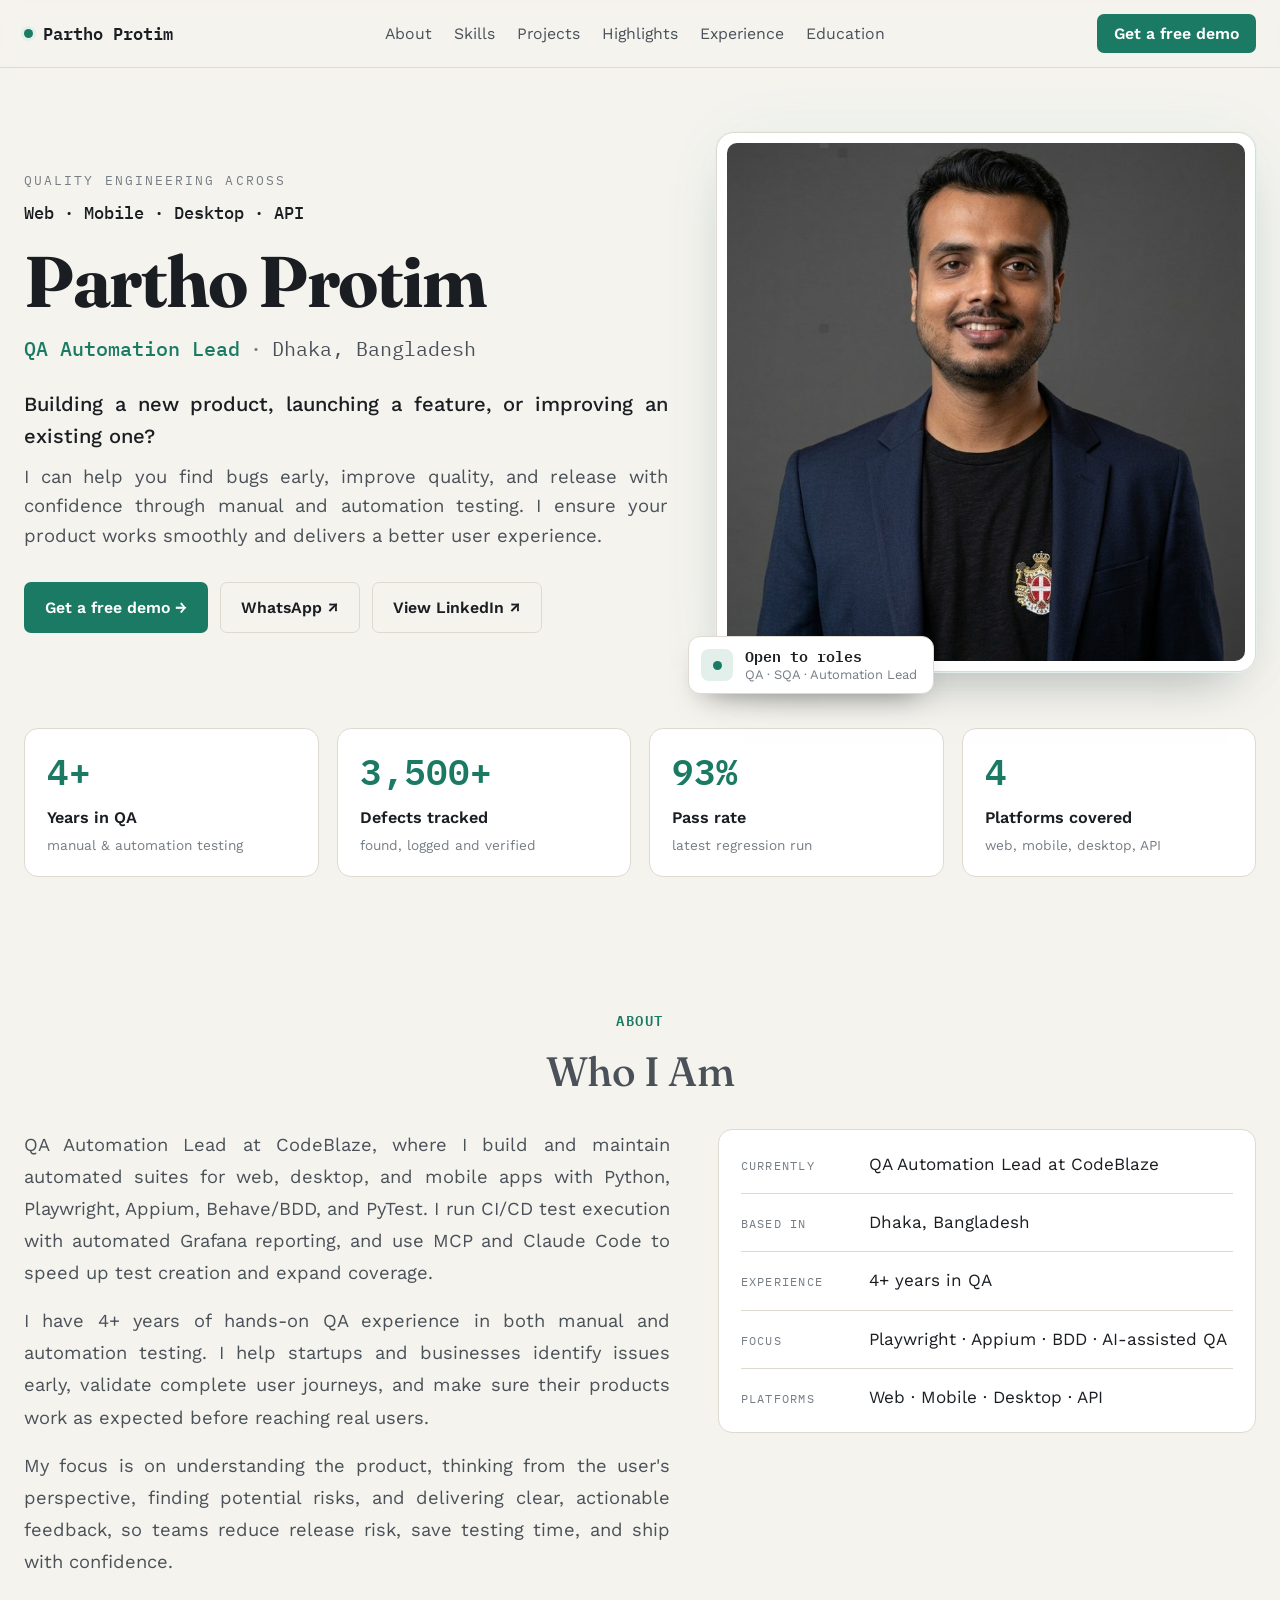
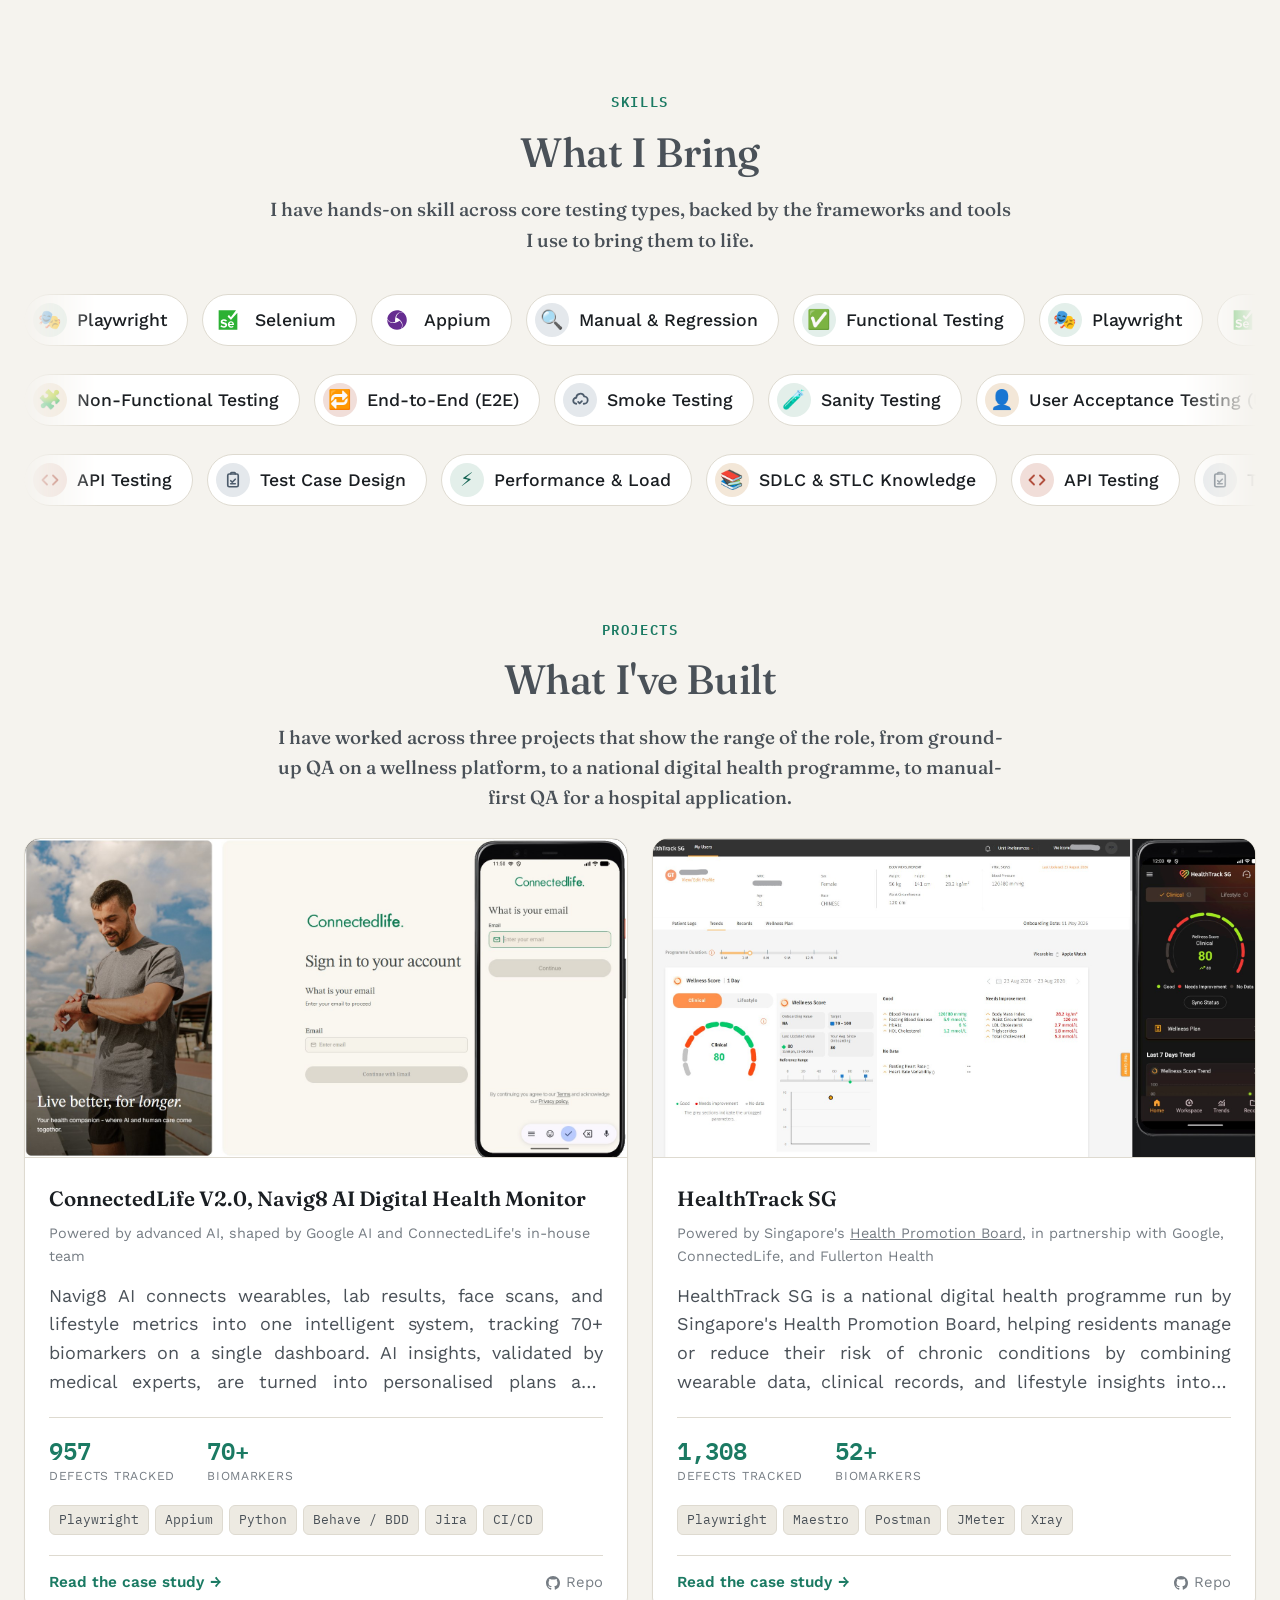
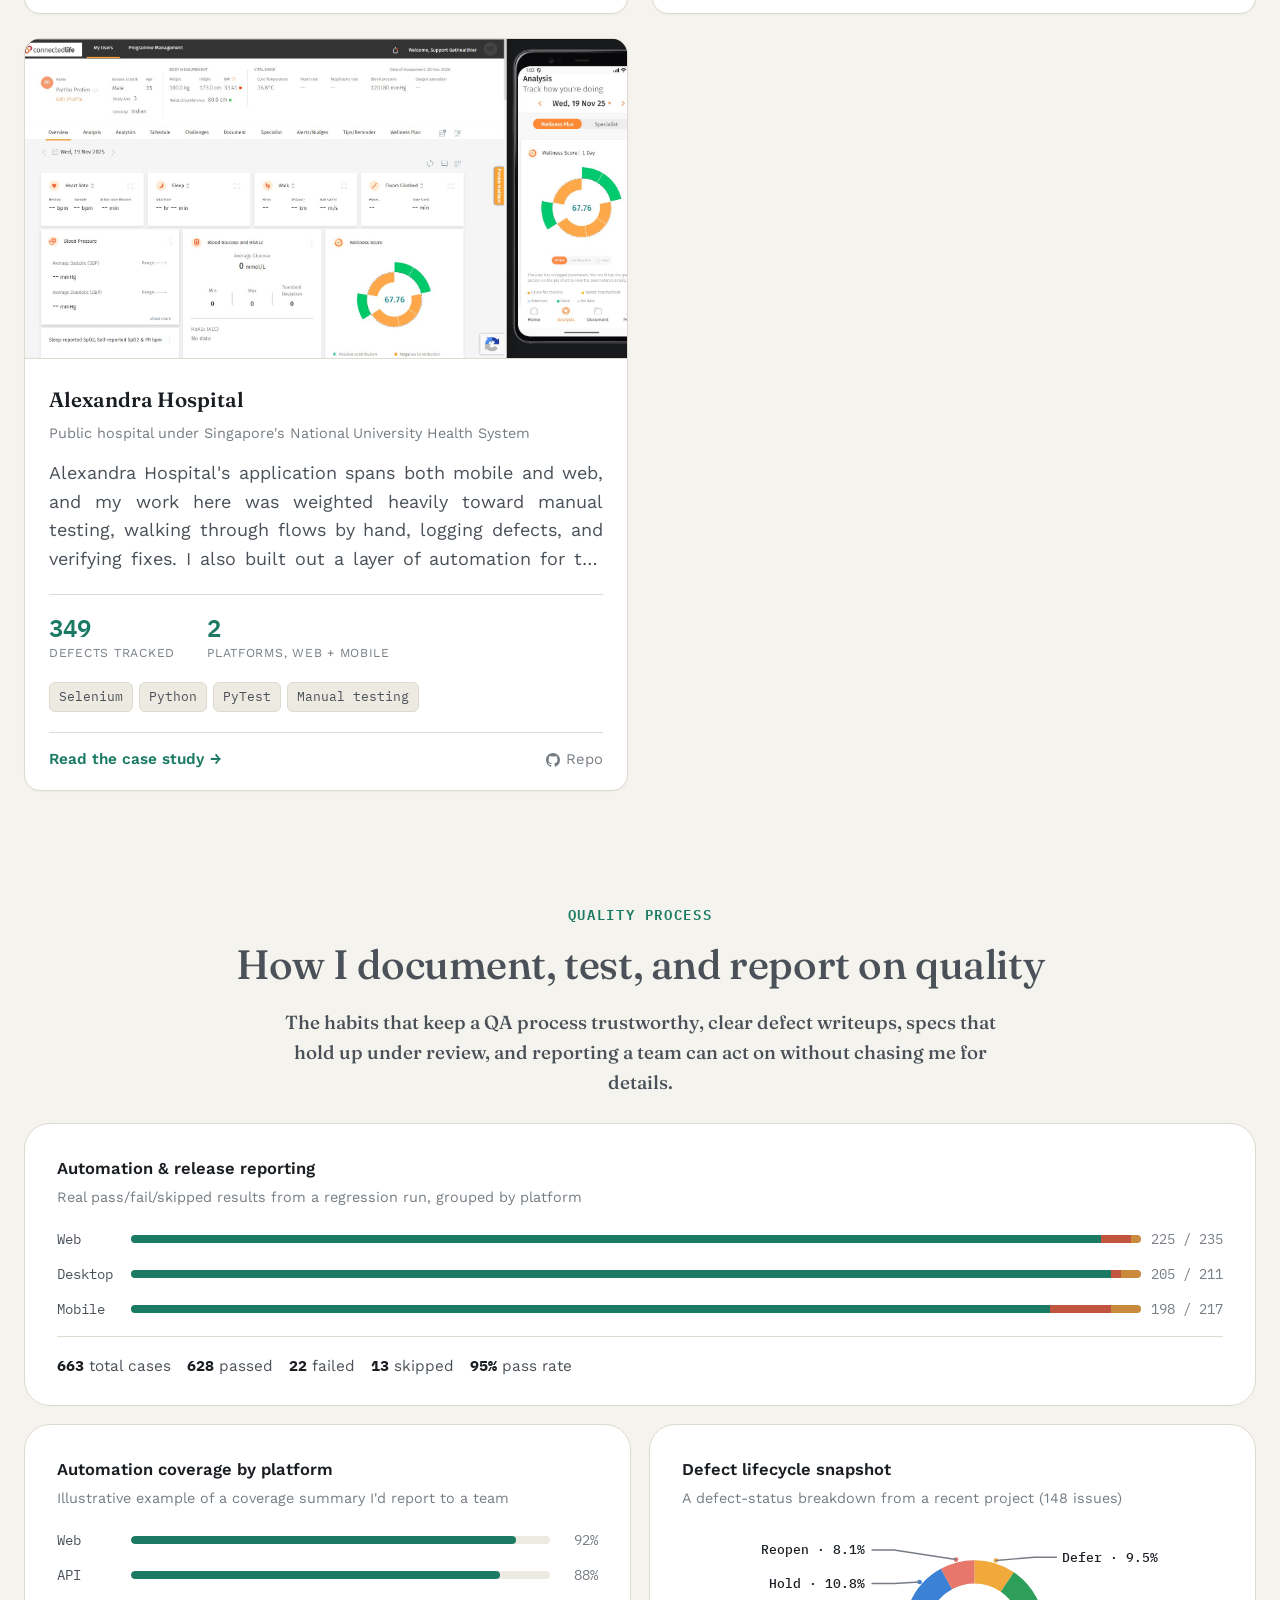
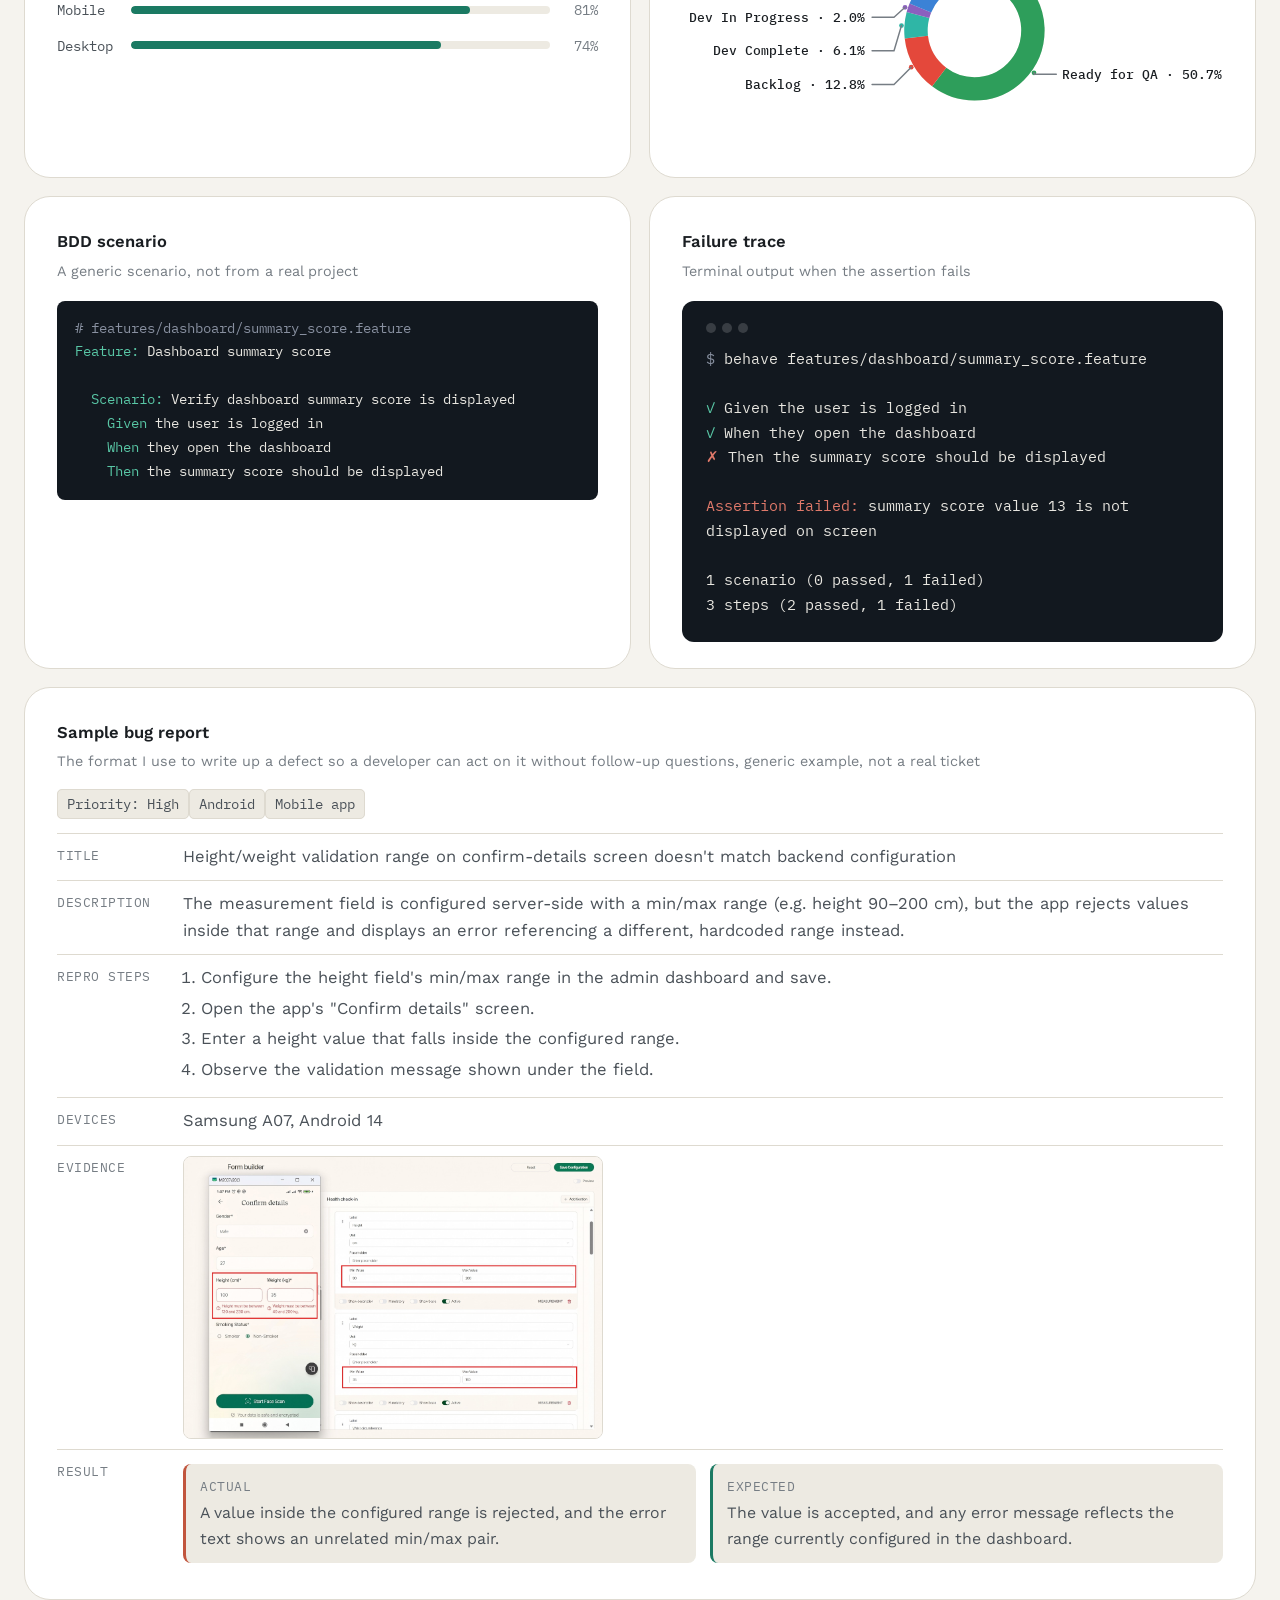
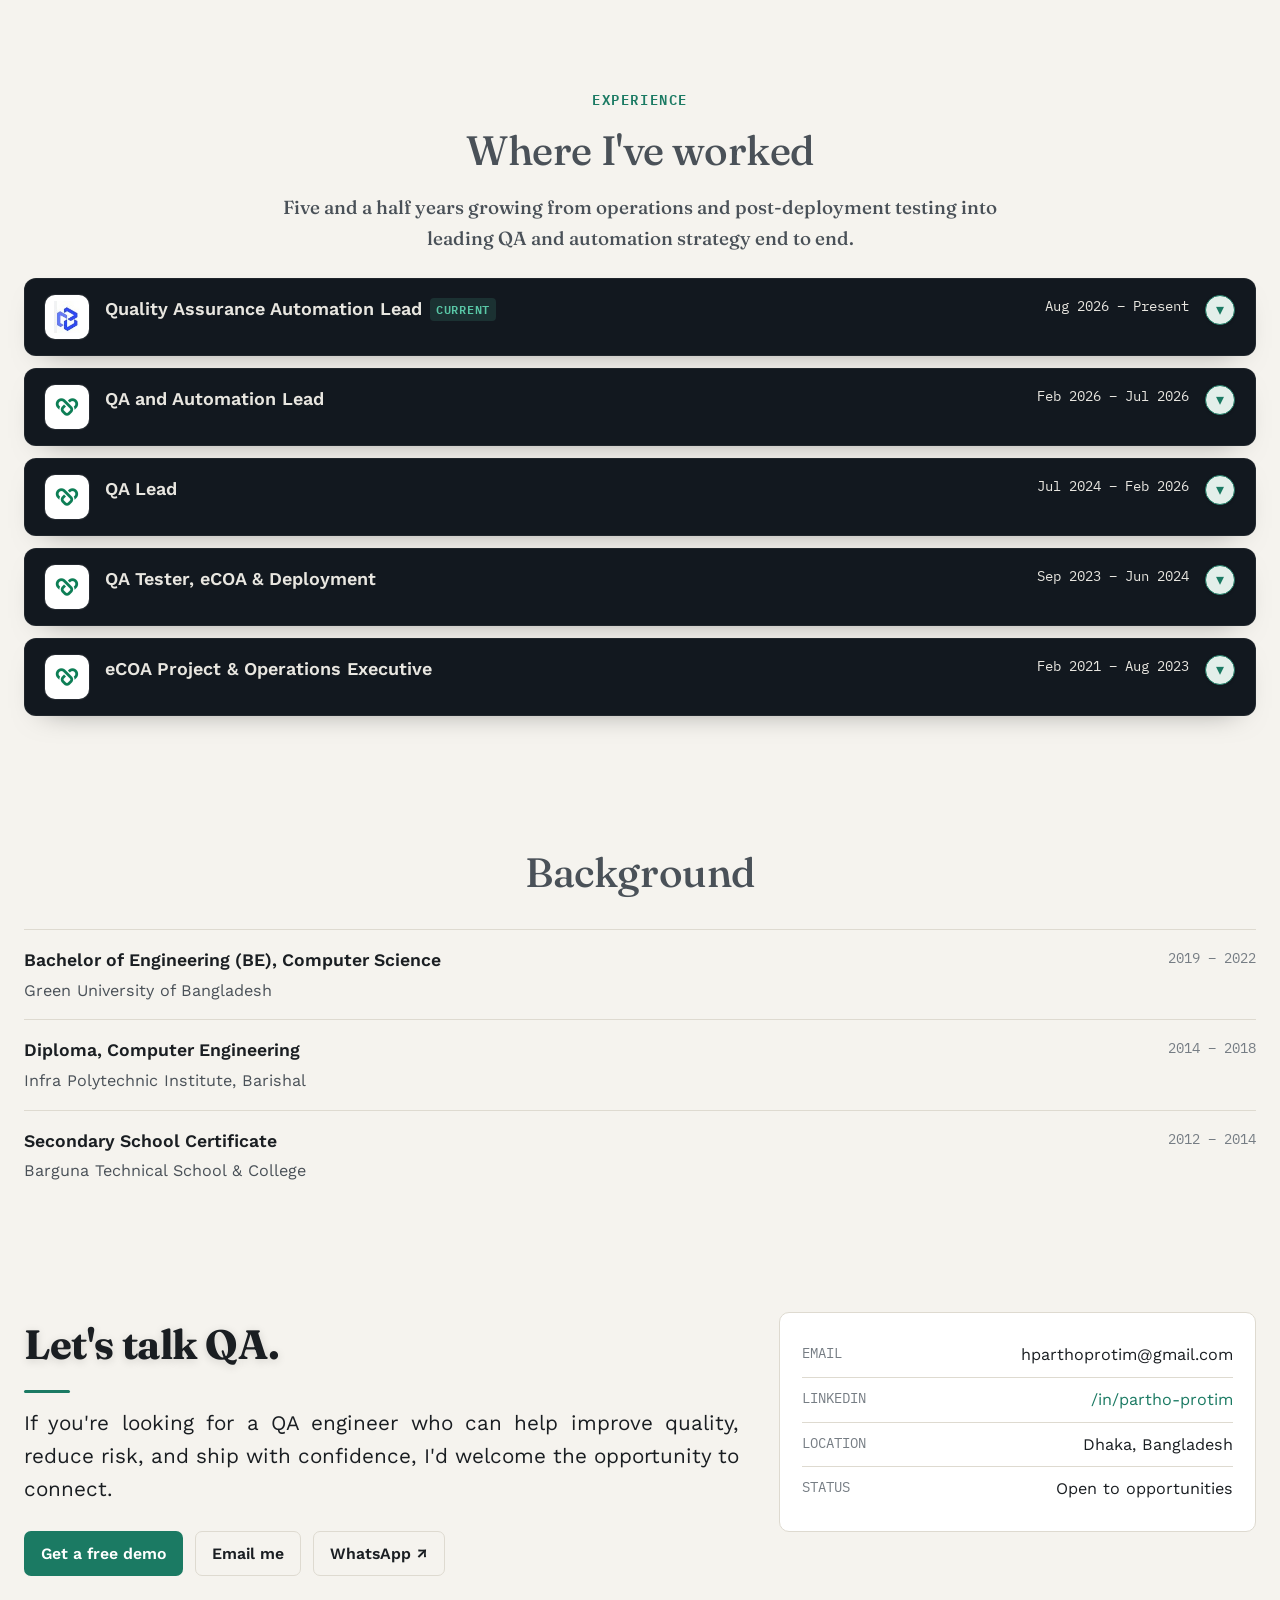
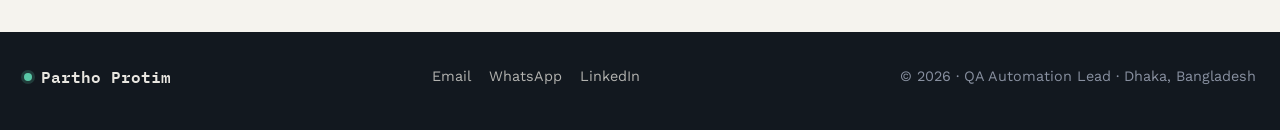
==== commit ce9cbe85: "Show real screenshots on project cards and open case studies in a new tab Co-Authored-By: Claude Opu" ====
--- a/index.html
+++ b/index.html
@@ -715,47 +715,23 @@
     box-shadow: 0 1px 2px rgba(0, 0, 0, 0.04);
   }
 
-  /* terminal header: same dark look in both themes, like the other terminal cards */
-  .pc-term { background: var(--term-bg); color: var(--term-ink); font-family: var(--font-mono); }
-  .pc-term-bar {
-    display: flex;
-    align-items: center;
-    gap: 14px;
-    padding: 12px 16px;
-    border-bottom: 1px solid rgba(255,255,255,0.07);
-  }
-  .pc-pill {
-    font-size: 0.62rem;
-    font-weight: 600;
-    letter-spacing: 0.08em;
-    text-transform: uppercase;
-    color: var(--term-ink);
-    border: 1px solid rgba(255,255,255,0.18);
-    border-radius: 100px;
-    padding: 4px 10px;
-    white-space: nowrap;
-  }
-  .pc-dots { display: inline-flex; gap: 6px; flex-shrink: 0; }
-  .pc-dots i { width: 9px; height: 9px; border-radius: 50%; background: #E0796A; }
-  .pc-dots i:nth-child(2) { background: var(--term-amber); }
-  .pc-dots i:nth-child(3) { background: var(--term-accent); }
-  .pc-repo { font-size: 0.7rem; color: var(--term-muted); overflow: hidden; text-overflow: ellipsis; white-space: nowrap; min-width: 0; }
-  .pc-term-body { padding: 20px 20px 16px; font-size: 0.76rem; line-height: 1.6; }
-  .pc-prompt { color: var(--term-accent); }
-  .pc-run { color: var(--term-muted); margin: 12px 0 8px; }
-  .pc-specs { list-style: none; margin: 0; padding: 0; }
-  .pc-specs li { display: flex; gap: 8px; white-space: nowrap; overflow: hidden; margin: 0 0 4px; }
-  .pc-specs .ok { color: var(--term-accent); }
-  .pc-specs .more { color: var(--term-muted); }
-  .pc-term-foot {
-    display: flex;
-    justify-content: space-between;
-    align-items: baseline;
-    gap: 12px;
-    margin-top: 18px;
-  }
-  .pc-term-foot b { color: var(--term-accent); font-weight: 600; white-space: nowrap; }
-  .pc-term-foot span { font-size: 0.66rem; color: var(--term-muted); text-align: right; }
+  /* real product screenshot at the top of each card */
+  .pc-shot {
+    display: block;
+    aspect-ratio: 16 / 8.5;
+    overflow: hidden;
+    background: #0d0d0d;
+    border-bottom: 1px solid var(--border);
+  }
+  .pc-shot img {
+    display: block;
+    width: 100%;
+    height: 100%;
+    object-fit: cover;
+    object-position: top center;
+    transition: transform 0.4s ease;
+  }
+  .pc-shot:hover img { transform: scale(1.03); }
 
   .pc-body { padding: 24px 24px 18px; display: flex; flex-direction: column; flex: 1; }
   .pc-body .project-title { font-size: 1.15rem; font-weight: 600; margin: 0 0 6px; }
@@ -813,8 +789,6 @@
   }
   @media (max-width: 900px) {
     .pc-body { padding: 20px 18px 16px; }
-    .pc-term-body { padding: 16px 16px 14px; font-size: 0.7rem; }
-    .pc-term-bar { gap: 10px; padding: 10px 14px; }
   }
   .project-card .tag-row { display: flex; flex-wrap: wrap; gap: 8px; margin-bottom: 20px; }
   .project-card p { color: var(--ink-secondary); font-size: 1rem; margin: 0 0 16px; }
@@ -1257,82 +1231,49 @@
 
     <div class="project-grid">
     <div class="project-card">
-      <div class="pc-term" aria-hidden="true">
-        <div class="pc-term-bar"><span class="pc-pill">QA + Automation</span><span class="pc-dots"><i></i><i></i><i></i></span><span class="pc-repo">Playwright-With_POM_BDD</span></div>
-        <div class="pc-term-body">
-          <div class="pc-cmd"><span class="pc-prompt">$</span> behave features/ --format progress</div>
-          <div class="pc-run">Collected 228 feature files</div>
-          <ul class="pc-specs">
-          <li><span class="ok">✓</span>Fullerton_health/fullerton_health_login.feature</li>
-          <li><span class="ok">✓</span>Fullerton_health/doctor_page_search.feature</li>
-          <li><span class="ok">✓</span>Fullerton_health/user_metrics_page_calendar.feature</li>
-          <li class="more"><span>…</span>225 more feature files</li>
-          </ul>
-          <div class="pc-term-foot"><b>228 features</b><span>python · playwright · behave</span></div>
-        </div>
-      </div>
+      <a class="pc-shot" href="projects/connectedlife.html" target="_blank" rel="noopener" tabindex="-1" aria-hidden="true">
+        <img src="assets/projects/connectedlife.jpg" alt="ConnectedLife V2.0, sign-in screen shown on desktop and mobile" width="1620" height="866" loading="lazy">
+      </a>
       <div class="pc-body">
-        <h3 class="project-title"><a href="projects/connectedlife.html">ConnectedLife V2.0, Navig8 AI Digital Health Monitor</a></h3>
+        <h3 class="project-title"><a href="projects/connectedlife.html" target="_blank" rel="noopener">ConnectedLife V2.0, Navig8 AI Digital Health Monitor</a></h3>
         <div class="project-meta">Powered by advanced AI, shaped by Google AI and ConnectedLife's in-house team</div>
         <p class="project-lede">Navig8 AI connects wearables, lab results, face scans, and lifestyle metrics into one intelligent system, tracking 70+ biomarkers on a single dashboard. AI insights, validated by medical experts, are turned into personalised plans and nudges via a companion app, helping users catch health risks early and build lasting routines.</p>
         <div class="pc-stats"><div><b>957</b><span>Defects tracked</span></div><div><b>70+</b><span>Biomarkers</span></div></div>
         <div class="pc-chips"><span>Playwright</span><span>Appium</span><span>Python</span><span>Behave / BDD</span><span>Jira</span><span>CI/CD</span></div>
         <div class="pc-foot">
-          <a class="pc-case-link" href="projects/connectedlife.html">Read the case study<span class="chev">→</span></a>
+          <a class="pc-case-link" href="projects/connectedlife.html" target="_blank" rel="noopener">Read the case study<span class="chev">→</span></a>
           <a class="pc-repo-link" href="https://github.com/sapprotim/Playwright-With_POM_BDD" target="_blank" rel="noopener"><svg viewBox="0 0 16 16" aria-hidden="true"><path fill="currentColor" d="M8 0C3.58 0 0 3.58 0 8c0 3.54 2.29 6.53 5.47 7.59.4.07.55-.17.55-.38 0-.19-.01-.82-.01-1.49-2.01.37-2.53-.49-2.69-.94-.09-.23-.48-.94-.82-1.13-.28-.15-.68-.52-.01-.53.63-.01 1.08.58 1.23.82.72 1.21 1.87.87 2.33.66.07-.52.28-.87.51-1.07-1.78-.2-3.64-.89-3.64-3.95 0-.87.31-1.59.82-2.15-.08-.2-.36-1.02.08-2.12 0 0 .67-.21 2.2.82.64-.18 1.32-.27 2-.27.68 0 1.36.09 2 .27 1.53-1.04 2.2-.82 2.2-.82.44 1.1.16 1.92.08 2.12.51.56.82 1.27.82 2.15 0 3.07-1.87 3.75-3.65 3.95.29.25.54.73.54 1.48 0 1.07-.01 1.93-.01 2.2 0 .21.15.46.55.38A8.013 8.013 0 0016 8c0-4.42-3.58-8-8-8z"/></svg>Repo</a>
         </div>
       </div>
     </div>
     <div class="project-card">
-      <div class="pc-term" aria-hidden="true">
-        <div class="pc-term-bar"><span class="pc-pill">QA + Automation</span><span class="pc-dots"><i></i><i></i><i></i></span><span class="pc-repo">Playwright_With_POM</span></div>
-        <div class="pc-term-body">
-          <div class="pc-cmd"><span class="pc-prompt">$</span> pytest tests/ -v</div>
-          <div class="pc-run">Collected 4 page-object suites</div>
-          <ul class="pc-specs">
-          <li><span class="ok">✓</span>tests/test_HPB_Admin.py</li>
-          <li><span class="ok">✓</span>tests/test_doctor.py</li>
-          <li><span class="ok">✓</span>tests/test_Clinic.py</li>
-          <li><span class="ok">✓</span>tests/test_fullerton_health.py</li>
-          </ul>
-          <div class="pc-term-foot"><b>4 suites</b><span>python · playwright · pytest</span></div>
-        </div>
-      </div>
+      <a class="pc-shot" href="projects/healthtrack-sg.html" target="_blank" rel="noopener" tabindex="-1" aria-hidden="true">
+        <img src="assets/projects/healthtrack-sg.jpg" alt="HealthTrack SG, clinician web dashboard and mobile wellness score view" width="1873" height="926" loading="lazy">
+      </a>
       <div class="pc-body">
-        <h3 class="project-title"><a href="projects/healthtrack-sg.html">HealthTrack SG</a></h3>
+        <h3 class="project-title"><a href="projects/healthtrack-sg.html" target="_blank" rel="noopener">HealthTrack SG</a></h3>
         <div class="project-meta">Powered by Singapore's <a href="https://www.hpb.gov.sg/healthy-living/healthtrack-sg/" target="_blank" rel="noopener">Health Promotion Board</a>, in partnership with Google, ConnectedLife, and Fullerton Health</div>
         <p class="project-lede">HealthTrack SG is a national digital health programme run by Singapore's Health Promotion Board, helping residents manage or reduce their risk of chronic conditions by combining wearable data, clinical records, and lifestyle insights into a single wellness score. The platform tracks 52+ biomarkers with real-time alerts and notification reminders, forming part of a broader national initiative to deliver person-centric, data-driven preventive health.</p>
         <div class="pc-stats"><div><b>1,308</b><span>Defects tracked</span></div><div><b>52+</b><span>Biomarkers</span></div></div>
         <div class="pc-chips"><span>Playwright</span><span>Maestro</span><span>Postman</span><span>JMeter</span><span>Xray</span></div>
         <div class="pc-foot">
-          <a class="pc-case-link" href="projects/healthtrack-sg.html">Read the case study<span class="chev">→</span></a>
+          <a class="pc-case-link" href="projects/healthtrack-sg.html" target="_blank" rel="noopener">Read the case study<span class="chev">→</span></a>
           <a class="pc-repo-link" href="https://github.com/sapprotim/Playwright_With_POM" target="_blank" rel="noopener"><svg viewBox="0 0 16 16" aria-hidden="true"><path fill="currentColor" d="M8 0C3.58 0 0 3.58 0 8c0 3.54 2.29 6.53 5.47 7.59.4.07.55-.17.55-.38 0-.19-.01-.82-.01-1.49-2.01.37-2.53-.49-2.69-.94-.09-.23-.48-.94-.82-1.13-.28-.15-.68-.52-.01-.53.63-.01 1.08.58 1.23.82.72 1.21 1.87.87 2.33.66.07-.52.28-.87.51-1.07-1.78-.2-3.64-.89-3.64-3.95 0-.87.31-1.59.82-2.15-.08-.2-.36-1.02.08-2.12 0 0 .67-.21 2.2.82.64-.18 1.32-.27 2-.27.68 0 1.36.09 2 .27 1.53-1.04 2.2-.82 2.2-.82.44 1.1.16 1.92.08 2.12.51.56.82 1.27.82 2.15 0 3.07-1.87 3.75-3.65 3.95.29.25.54.73.54 1.48 0 1.07-.01 1.93-.01 2.2 0 .21.15.46.55.38A8.013 8.013 0 0016 8c0-4.42-3.58-8-8-8z"/></svg>Repo</a>
         </div>
       </div>
     </div>
     <div class="project-card">
-      <div class="pc-term" aria-hidden="true">
-        <div class="pc-term-bar"><span class="pc-pill">Manual + Automation</span><span class="pc-dots"><i></i><i></i><i></i></span><span class="pc-repo">Selenium_Automation_Testcase</span></div>
-        <div class="pc-term-body">
-          <div class="pc-cmd"><span class="pc-prompt">$</span> pytest -v</div>
-          <div class="pc-run">Collected 31 test modules</div>
-          <ul class="pc-specs">
-          <li><span class="ok">✓</span>Login_logout/test_login_logout.py</li>
-          <li><span class="ok">✓</span>Programme Management/test_alerts_Nudges.py</li>
-          <li><span class="ok">✓</span>User/test_user_onboarding.py</li>
-          <li class="more"><span>…</span>28 more test modules</li>
-          </ul>
-          <div class="pc-term-foot"><b>31 modules</b><span>python · selenium · github actions</span></div>
-        </div>
-      </div>
+      <a class="pc-shot" href="projects/alexandra-hospital.html" target="_blank" rel="noopener" tabindex="-1" aria-hidden="true">
+        <img src="assets/projects/alexandra-hospital.jpg" alt="Alexandra Hospital application, web dashboard and mobile view from a test account" width="1918" height="935" loading="lazy">
+      </a>
       <div class="pc-body">
-        <h3 class="project-title"><a href="projects/alexandra-hospital.html">Alexandra Hospital</a></h3>
+        <h3 class="project-title"><a href="projects/alexandra-hospital.html" target="_blank" rel="noopener">Alexandra Hospital</a></h3>
         <div class="project-meta">Public hospital under Singapore's National University Health System</div>
         <p class="project-lede">Alexandra Hospital's application spans both mobile and web, and my work here was weighted heavily toward manual testing, walking through flows by hand, logging defects, and verifying fixes. I also built out a layer of automation for the web application using Selenium to cover key regression checks.</p>
         <div class="pc-stats"><div><b>349</b><span>Defects tracked</span></div><div><b>2</b><span>Platforms, web + mobile</span></div></div>
         <div class="pc-chips"><span>Selenium</span><span>Python</span><span>PyTest</span><span>Manual testing</span></div>
         <div class="pc-foot">
-          <a class="pc-case-link" href="projects/alexandra-hospital.html">Read the case study<span class="chev">→</span></a>
+          <a class="pc-case-link" href="projects/alexandra-hospital.html" target="_blank" rel="noopener">Read the case study<span class="chev">→</span></a>
           <a class="pc-repo-link" href="https://github.com/sapprotim/Selenium_Automation_Testcase" target="_blank" rel="noopener"><svg viewBox="0 0 16 16" aria-hidden="true"><path fill="currentColor" d="M8 0C3.58 0 0 3.58 0 8c0 3.54 2.29 6.53 5.47 7.59.4.07.55-.17.55-.38 0-.19-.01-.82-.01-1.49-2.01.37-2.53-.49-2.69-.94-.09-.23-.48-.94-.82-1.13-.28-.15-.68-.52-.01-.53.63-.01 1.08.58 1.23.82.72 1.21 1.87.87 2.33.66.07-.52.28-.87.51-1.07-1.78-.2-3.64-.89-3.64-3.95 0-.87.31-1.59.82-2.15-.08-.2-.36-1.02.08-2.12 0 0 .67-.21 2.2.82.64-.18 1.32-.27 2-.27.68 0 1.36.09 2 .27 1.53-1.04 2.2-.82 2.2-.82.44 1.1.16 1.92.08 2.12.51.56.82 1.27.82 2.15 0 3.07-1.87 3.75-3.65 3.95.29.25.54.73.54 1.48 0 1.07-.01 1.93-.01 2.2 0 .21.15.46.55.38A8.013 8.013 0 0016 8c0-4.42-3.58-8-8-8z"/></svg>Repo</a>
         </div>
       </div>
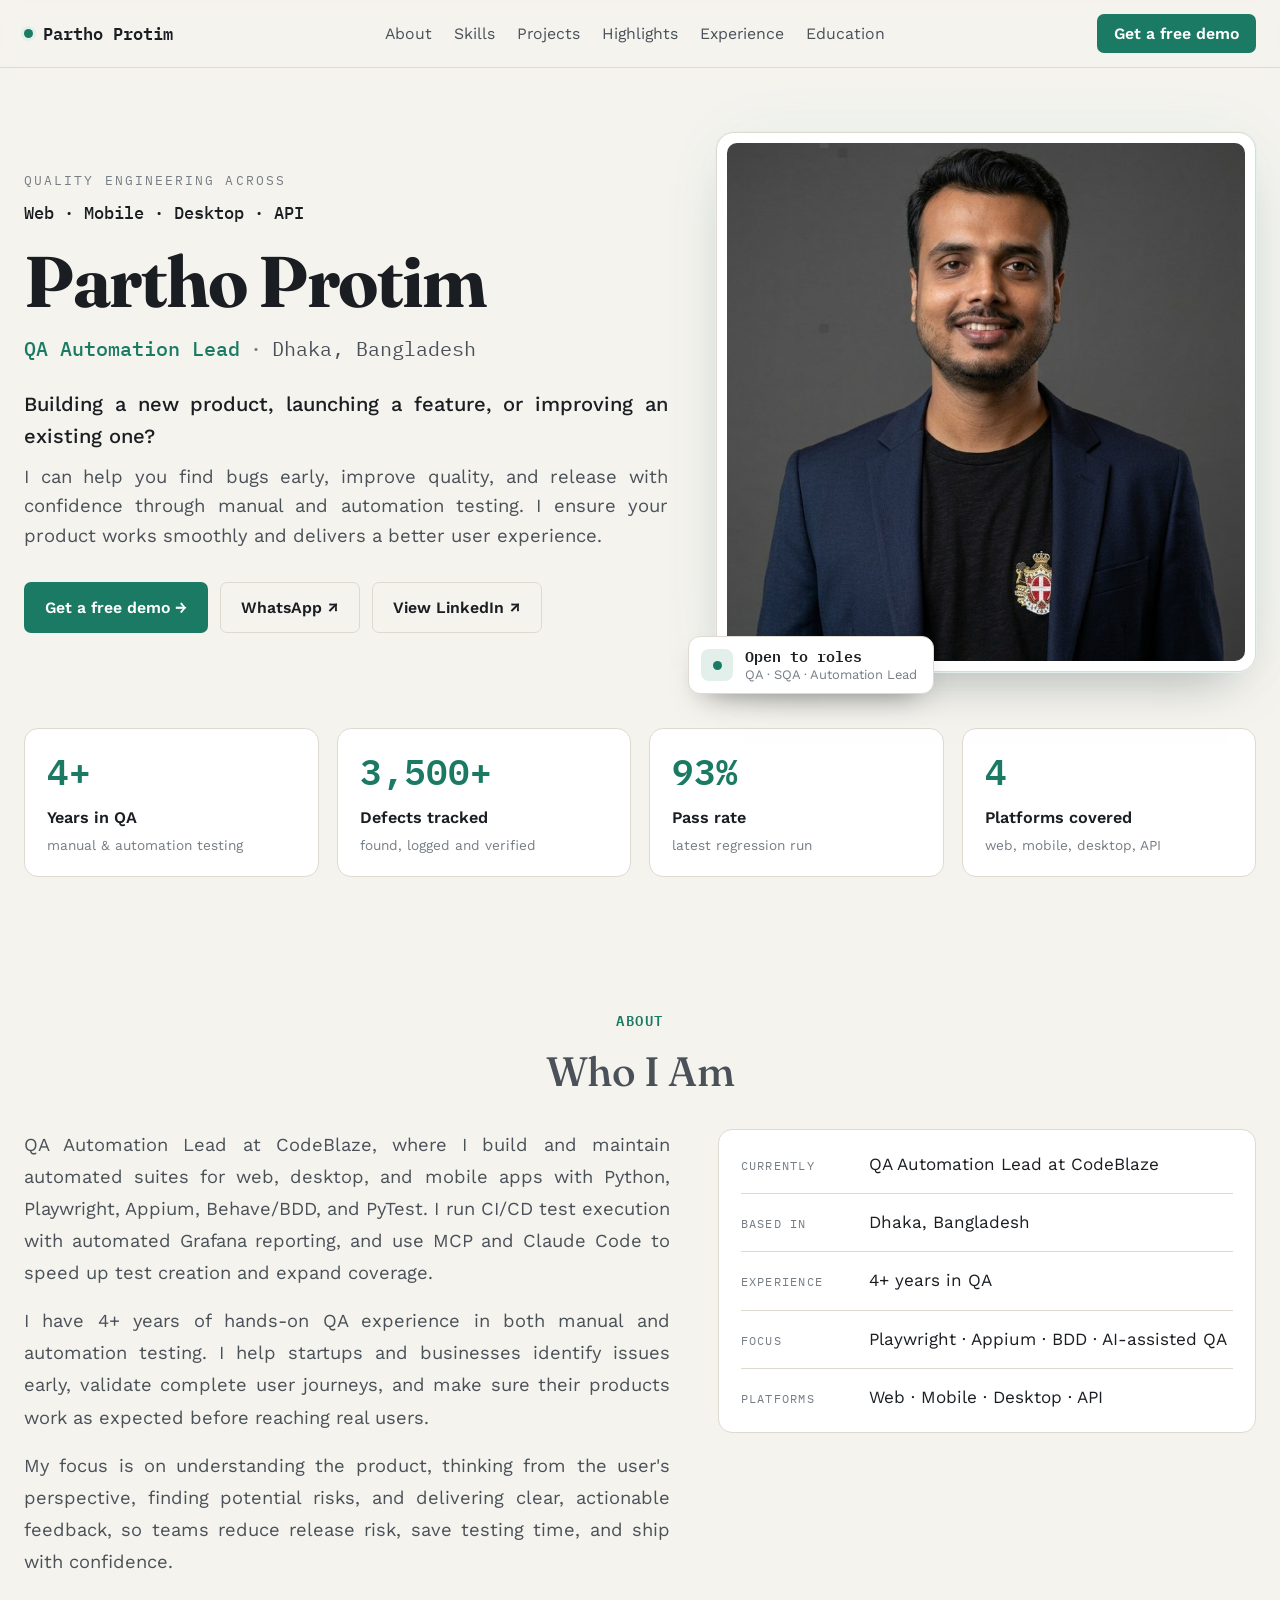
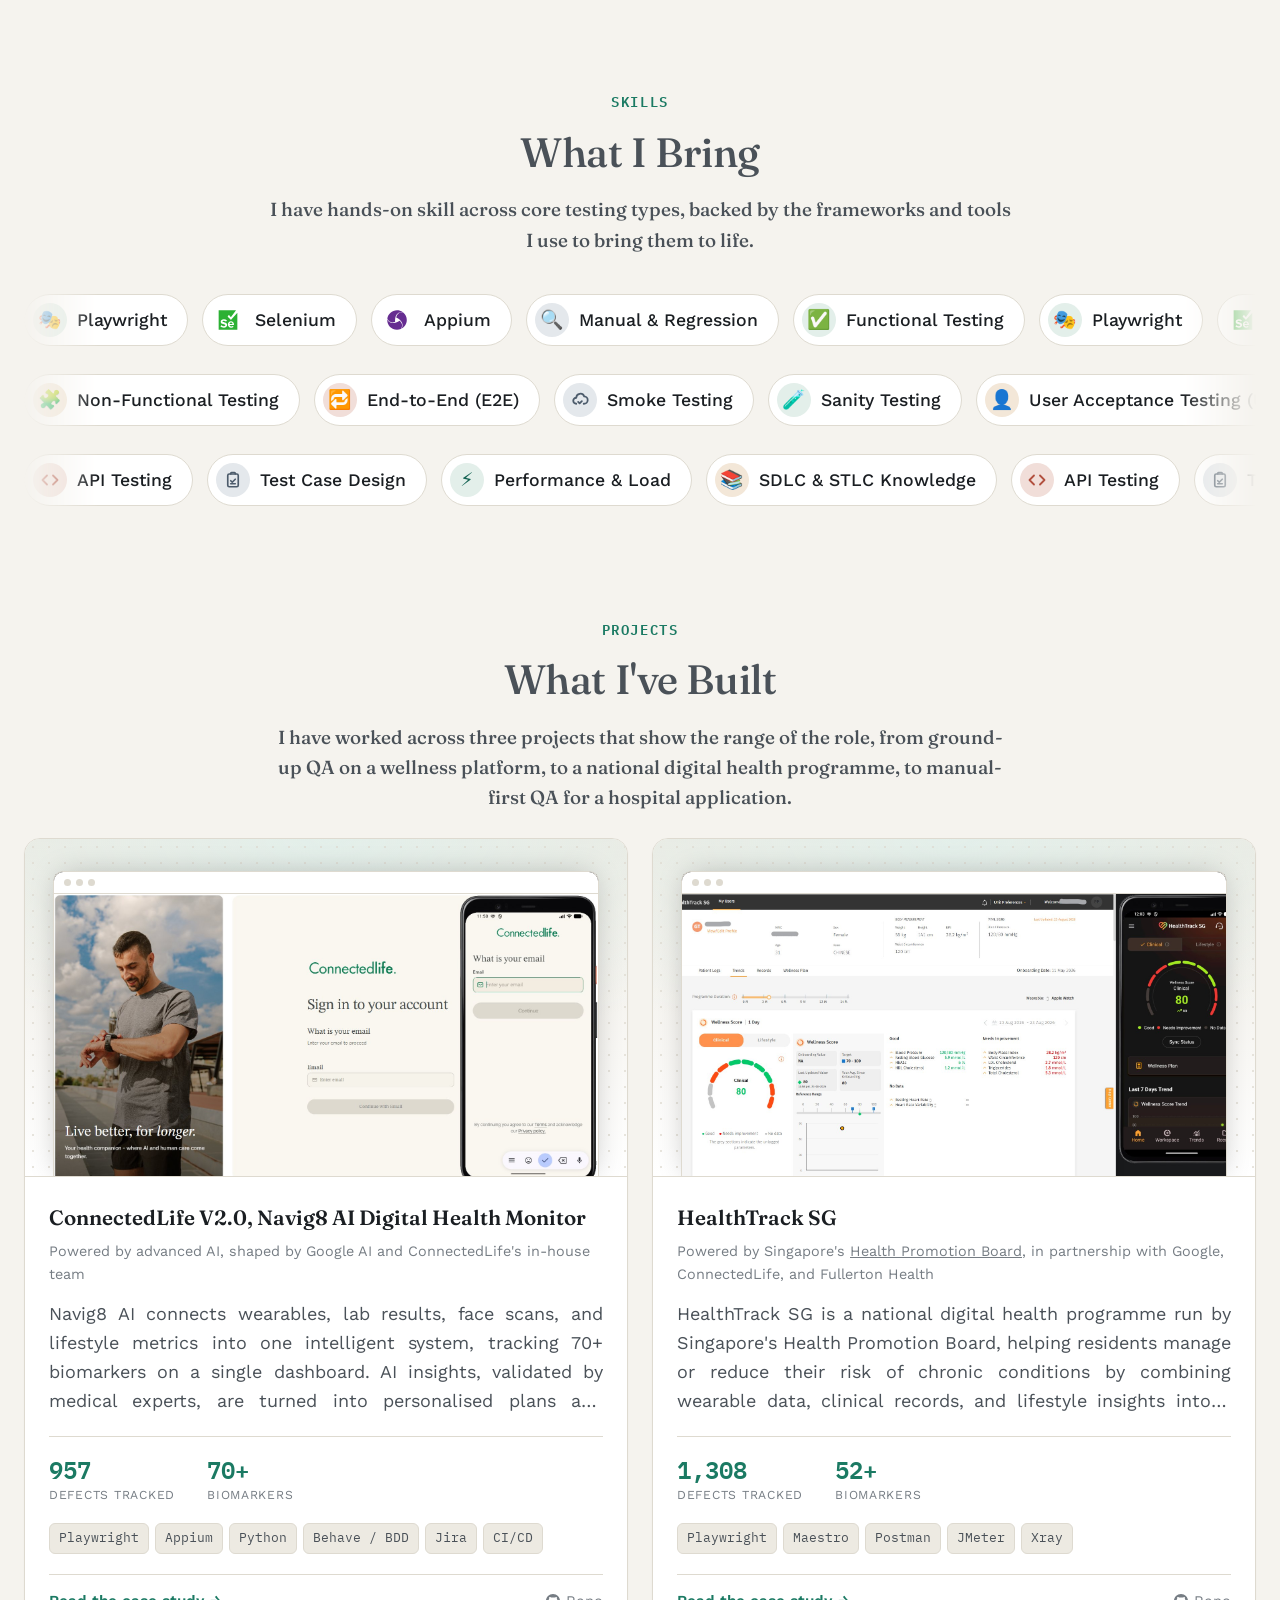
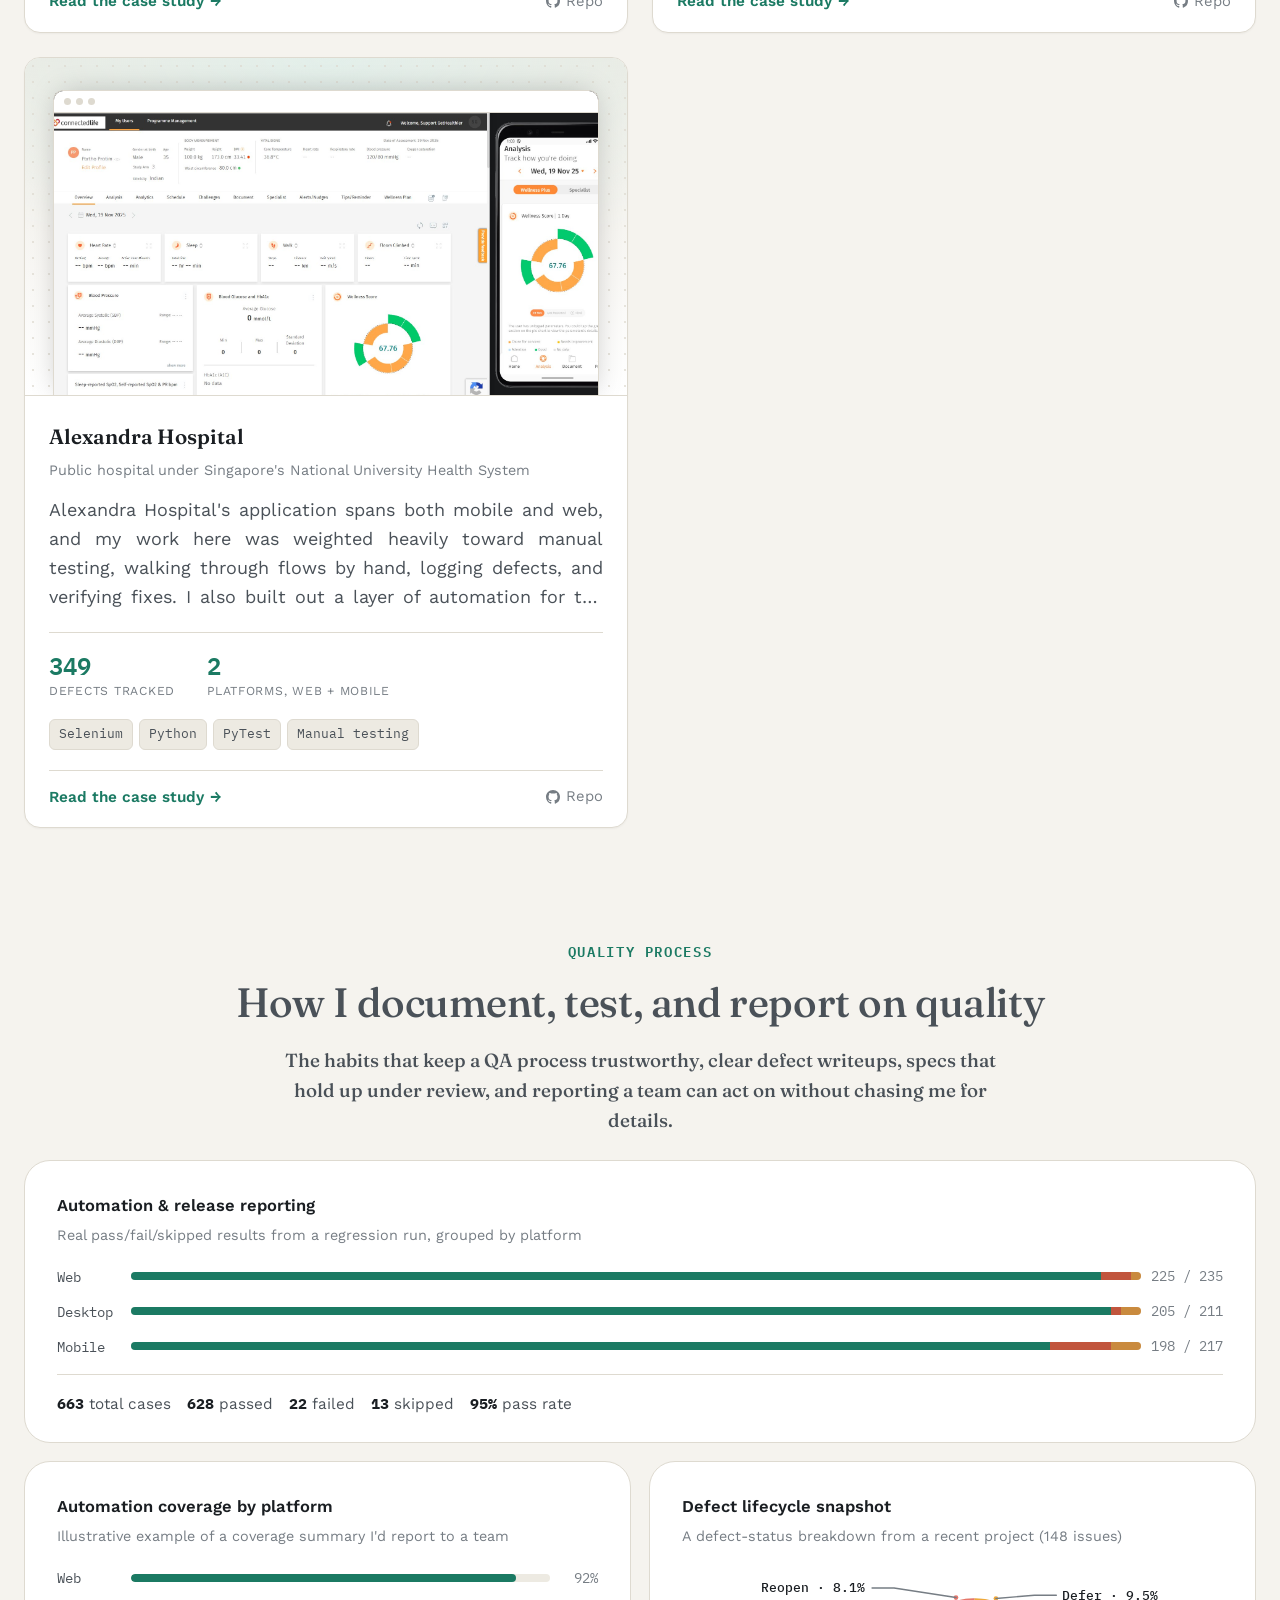
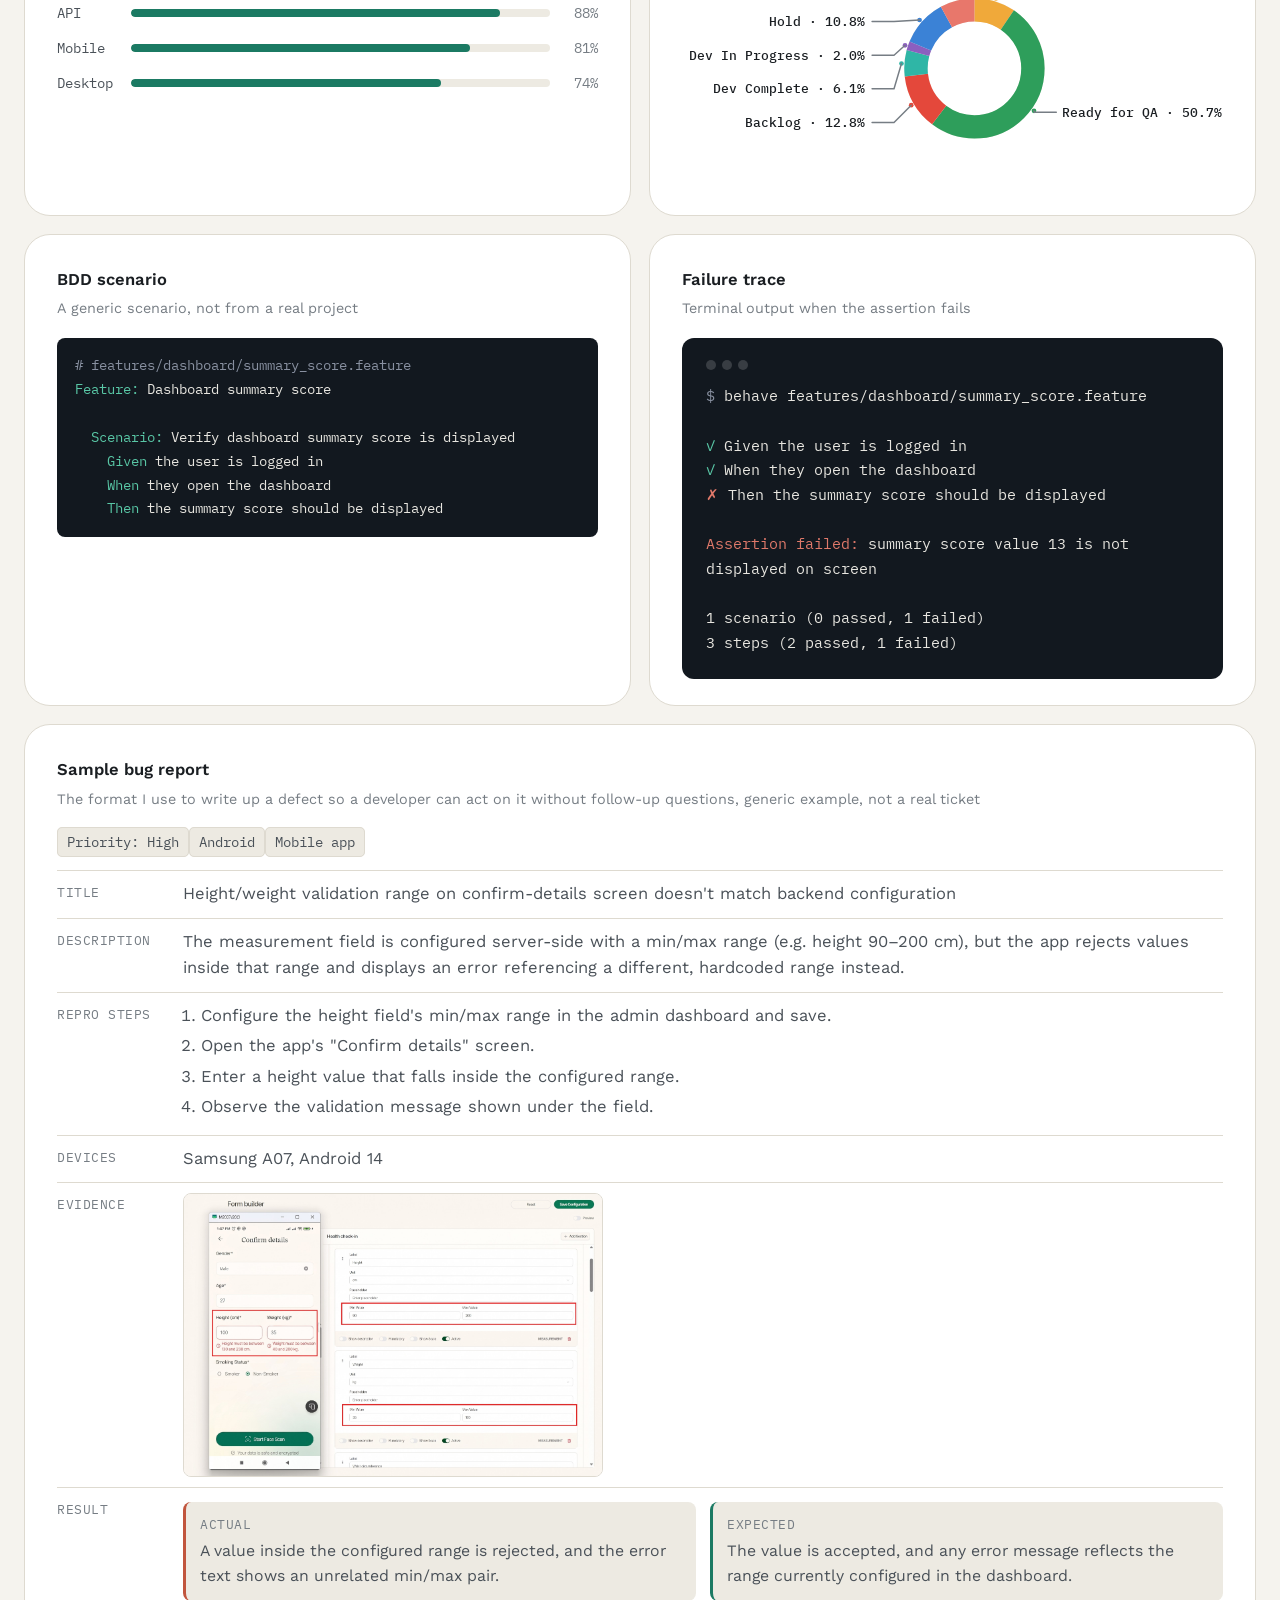
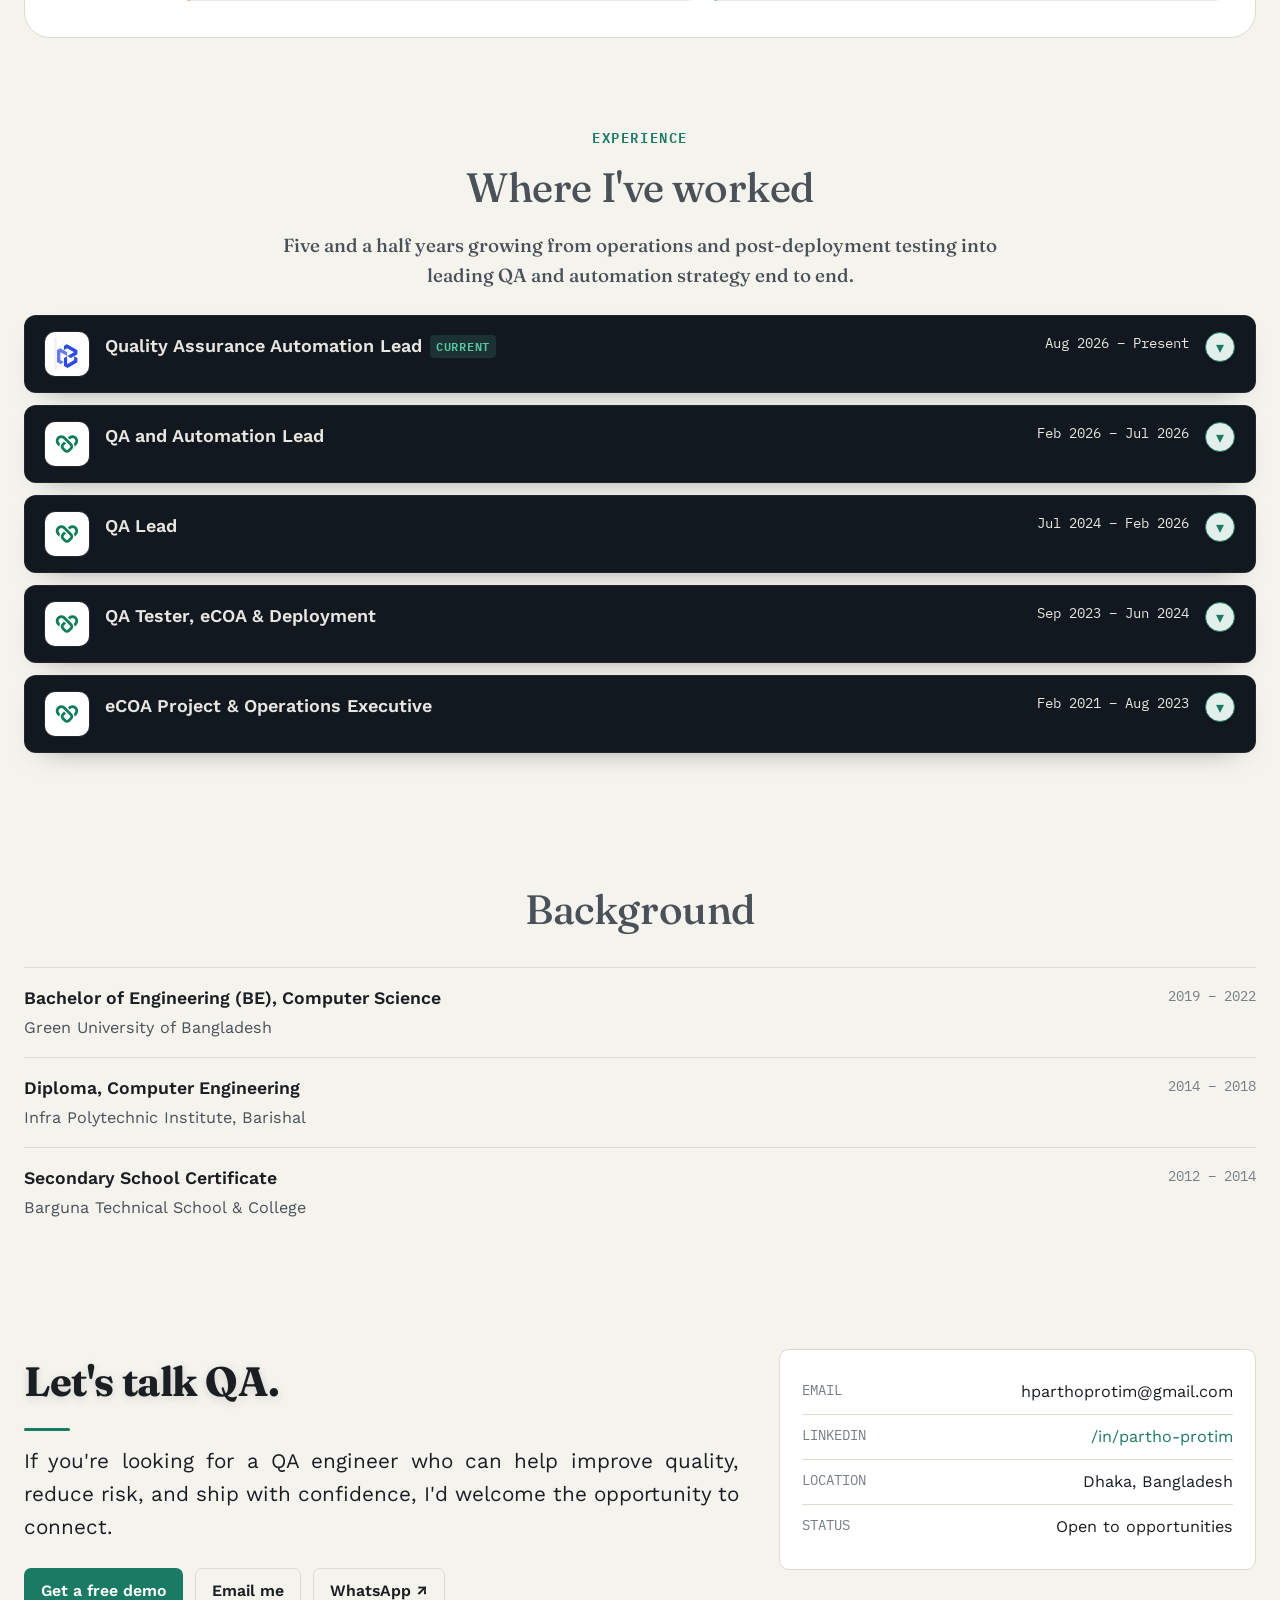
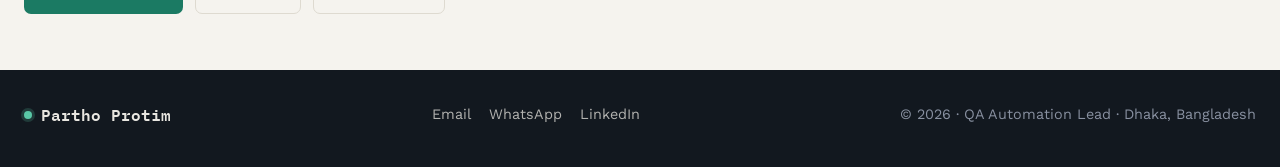
==== commit 7bb86ace: "Frame project screenshots as browser windows on an accent backdrop Co-Authored-By: Claude Opus 5.5 <" ====
--- a/index.html
+++ b/index.html
@@ -715,23 +715,55 @@
     box-shadow: 0 1px 2px rgba(0, 0, 0, 0.04);
   }
 
-  /* real product screenshot at the top of each card */
+  /* real product screenshot, framed as a browser window rising from a soft accent backdrop */
   .pc-shot {
-    display: block;
-    aspect-ratio: 16 / 8.5;
+    position: relative;
+    display: flex;
+    align-items: stretch;
+    aspect-ratio: 16 / 9;
+    padding: 26px 28px 0;
+    overflow: hidden;
+    background:
+      radial-gradient(120% 90% at 50% 0%, var(--accent-soft), transparent 70%),
+      linear-gradient(180deg, var(--surface-2), var(--surface));
+    border-bottom: 1px solid var(--border);
+  }
+  .pc-shot::before {
+    /* faint dot grid for texture */
+    content: '';
+    position: absolute;
+    inset: 0;
+    background-image: radial-gradient(var(--border) 1px, transparent 1px);
+    background-size: 16px 16px;
+    opacity: 0.7;
+    pointer-events: none;
+  }
+  .pc-shot-frame {
+    position: relative;
+    display: flex;
+    flex-direction: column;
+    width: 100%;
+    border-radius: 10px 10px 0 0;
     overflow: hidden;
     background: #0d0d0d;
+    border: 1px solid var(--border);
+    border-bottom: 0;
+    box-shadow: 0 -2px 30px -8px rgba(0, 0, 0, 0.28);
+    transform: translateY(6px);
+    transition: transform 0.35s ease, box-shadow 0.35s ease;
+  }
+  .pc-shot-bar {
+    display: flex;
+    gap: 5px;
+    padding: 7px 10px;
+    background: var(--surface);
     border-bottom: 1px solid var(--border);
   }
-  .pc-shot img {
-    display: block;
-    width: 100%;
-    height: 100%;
-    object-fit: cover;
-    object-position: top center;
-    transition: transform 0.4s ease;
-  }
-  .pc-shot:hover img { transform: scale(1.03); }
+  .pc-shot-bar i { width: 7px; height: 7px; border-radius: 50%; background: var(--border); }
+  /* fills the frame in every card; any overflow trims the bottom, never the top */
+  .pc-shot-frame img { display: block; flex: 1; min-height: 0; width: 100%; object-fit: cover; object-position: top center; }
+  .pc-shot:hover .pc-shot-frame { transform: translateY(0); box-shadow: 0 -4px 40px -6px rgba(0, 0, 0, 0.35); }
+  @media (max-width: 480px) { .pc-shot { padding: 18px 16px 0; } }
 
   .pc-body { padding: 24px 24px 18px; display: flex; flex-direction: column; flex: 1; }
   .pc-body .project-title { font-size: 1.15rem; font-weight: 600; margin: 0 0 6px; }
@@ -1232,7 +1264,7 @@
     <div class="project-grid">
     <div class="project-card">
       <a class="pc-shot" href="projects/connectedlife.html" target="_blank" rel="noopener" tabindex="-1" aria-hidden="true">
-        <img src="assets/projects/connectedlife.jpg" alt="ConnectedLife V2.0, sign-in screen shown on desktop and mobile" width="1620" height="866" loading="lazy">
+        <span class="pc-shot-frame"><span class="pc-shot-bar"><i></i><i></i><i></i></span><img src="assets/projects/connectedlife.jpg" alt="ConnectedLife V2.0, sign-in screen shown on desktop and mobile" width="1620" height="866" loading="lazy"></span>
       </a>
       <div class="pc-body">
         <h3 class="project-title"><a href="projects/connectedlife.html" target="_blank" rel="noopener">ConnectedLife V2.0, Navig8 AI Digital Health Monitor</a></h3>
@@ -1248,7 +1280,7 @@
     </div>
     <div class="project-card">
       <a class="pc-shot" href="projects/healthtrack-sg.html" target="_blank" rel="noopener" tabindex="-1" aria-hidden="true">
-        <img src="assets/projects/healthtrack-sg.jpg" alt="HealthTrack SG, clinician web dashboard and mobile wellness score view" width="1873" height="926" loading="lazy">
+        <span class="pc-shot-frame"><span class="pc-shot-bar"><i></i><i></i><i></i></span><img src="assets/projects/healthtrack-sg.jpg" alt="HealthTrack SG, clinician web dashboard and mobile wellness score view" width="1873" height="926" loading="lazy"></span>
       </a>
       <div class="pc-body">
         <h3 class="project-title"><a href="projects/healthtrack-sg.html" target="_blank" rel="noopener">HealthTrack SG</a></h3>
@@ -1264,7 +1296,7 @@
     </div>
     <div class="project-card">
       <a class="pc-shot" href="projects/alexandra-hospital.html" target="_blank" rel="noopener" tabindex="-1" aria-hidden="true">
-        <img src="assets/projects/alexandra-hospital.jpg" alt="Alexandra Hospital application, web dashboard and mobile view from a test account" width="1918" height="935" loading="lazy">
+        <span class="pc-shot-frame"><span class="pc-shot-bar"><i></i><i></i><i></i></span><img src="assets/projects/alexandra-hospital.jpg" alt="Alexandra Hospital application, web dashboard and mobile view from a test account" width="1918" height="935" loading="lazy"></span>
       </a>
       <div class="pc-body">
         <h3 class="project-title"><a href="projects/alexandra-hospital.html" target="_blank" rel="noopener">Alexandra Hospital</a></h3>
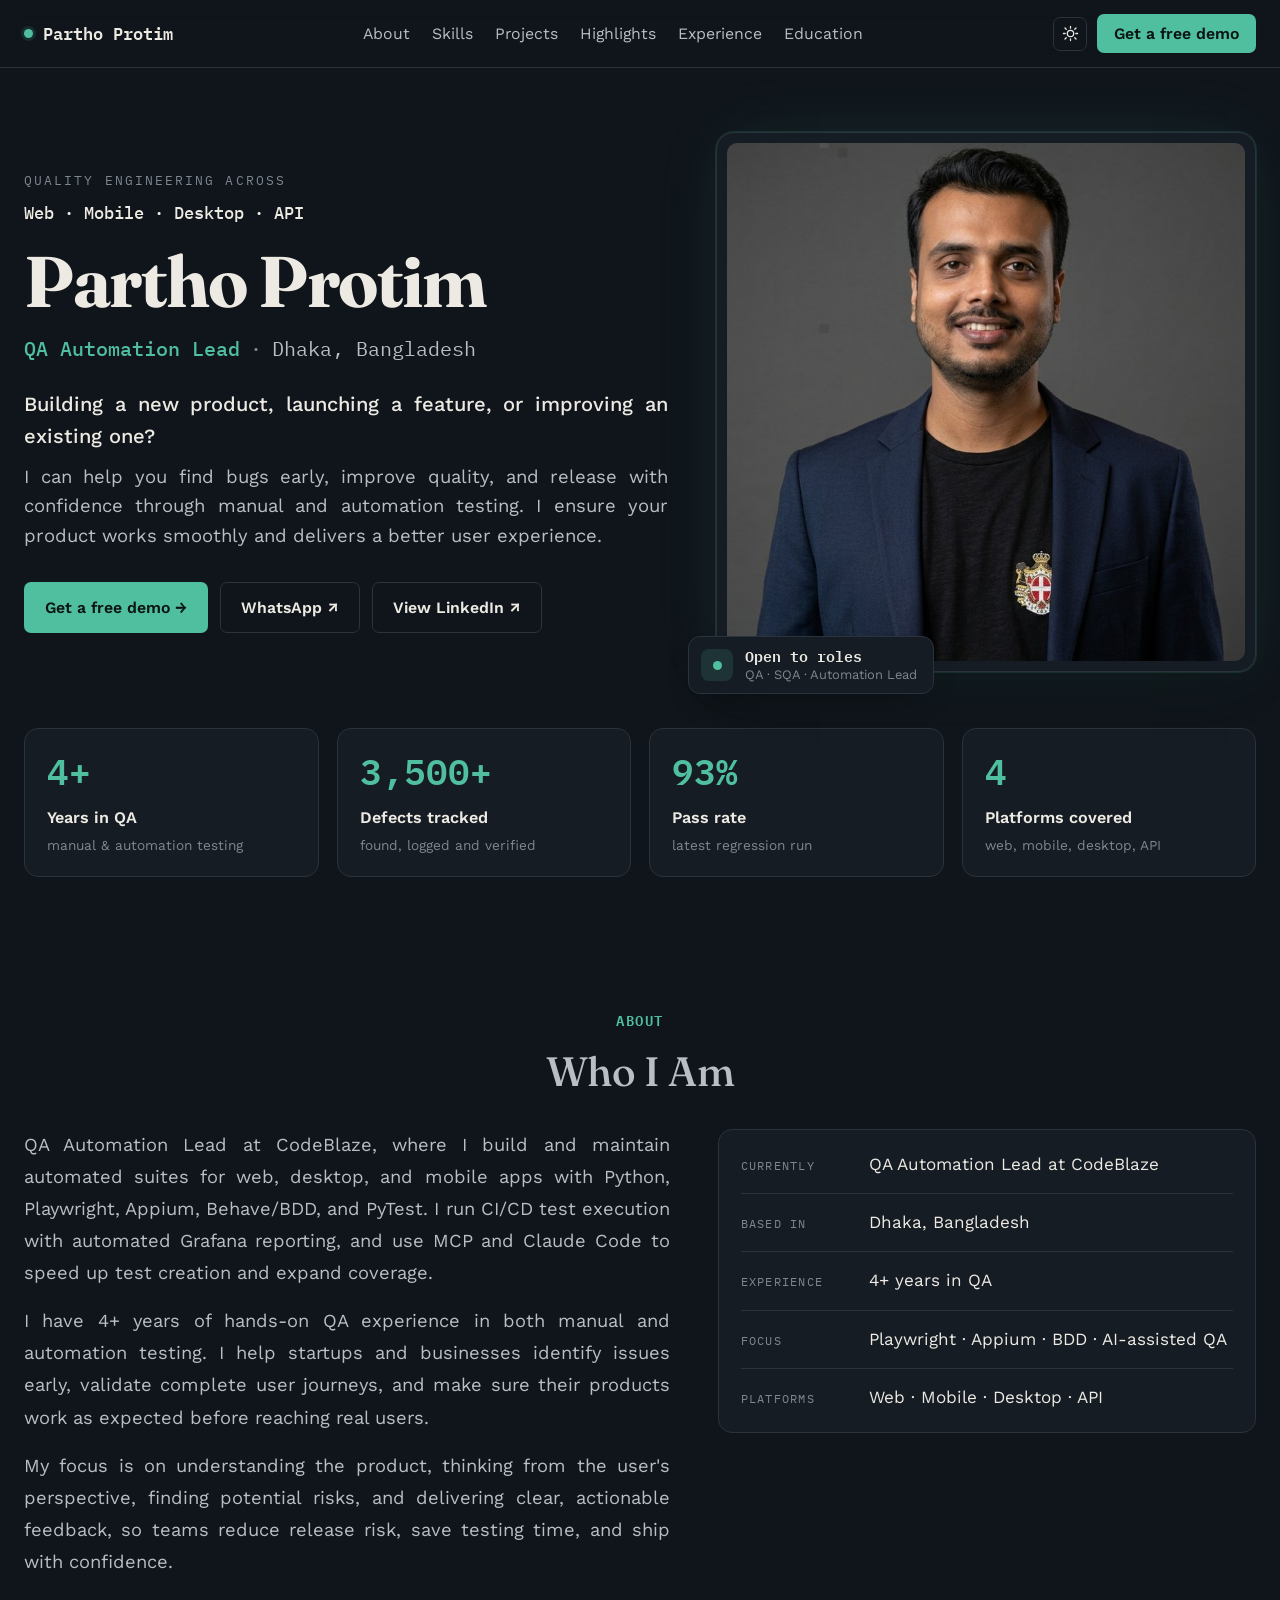
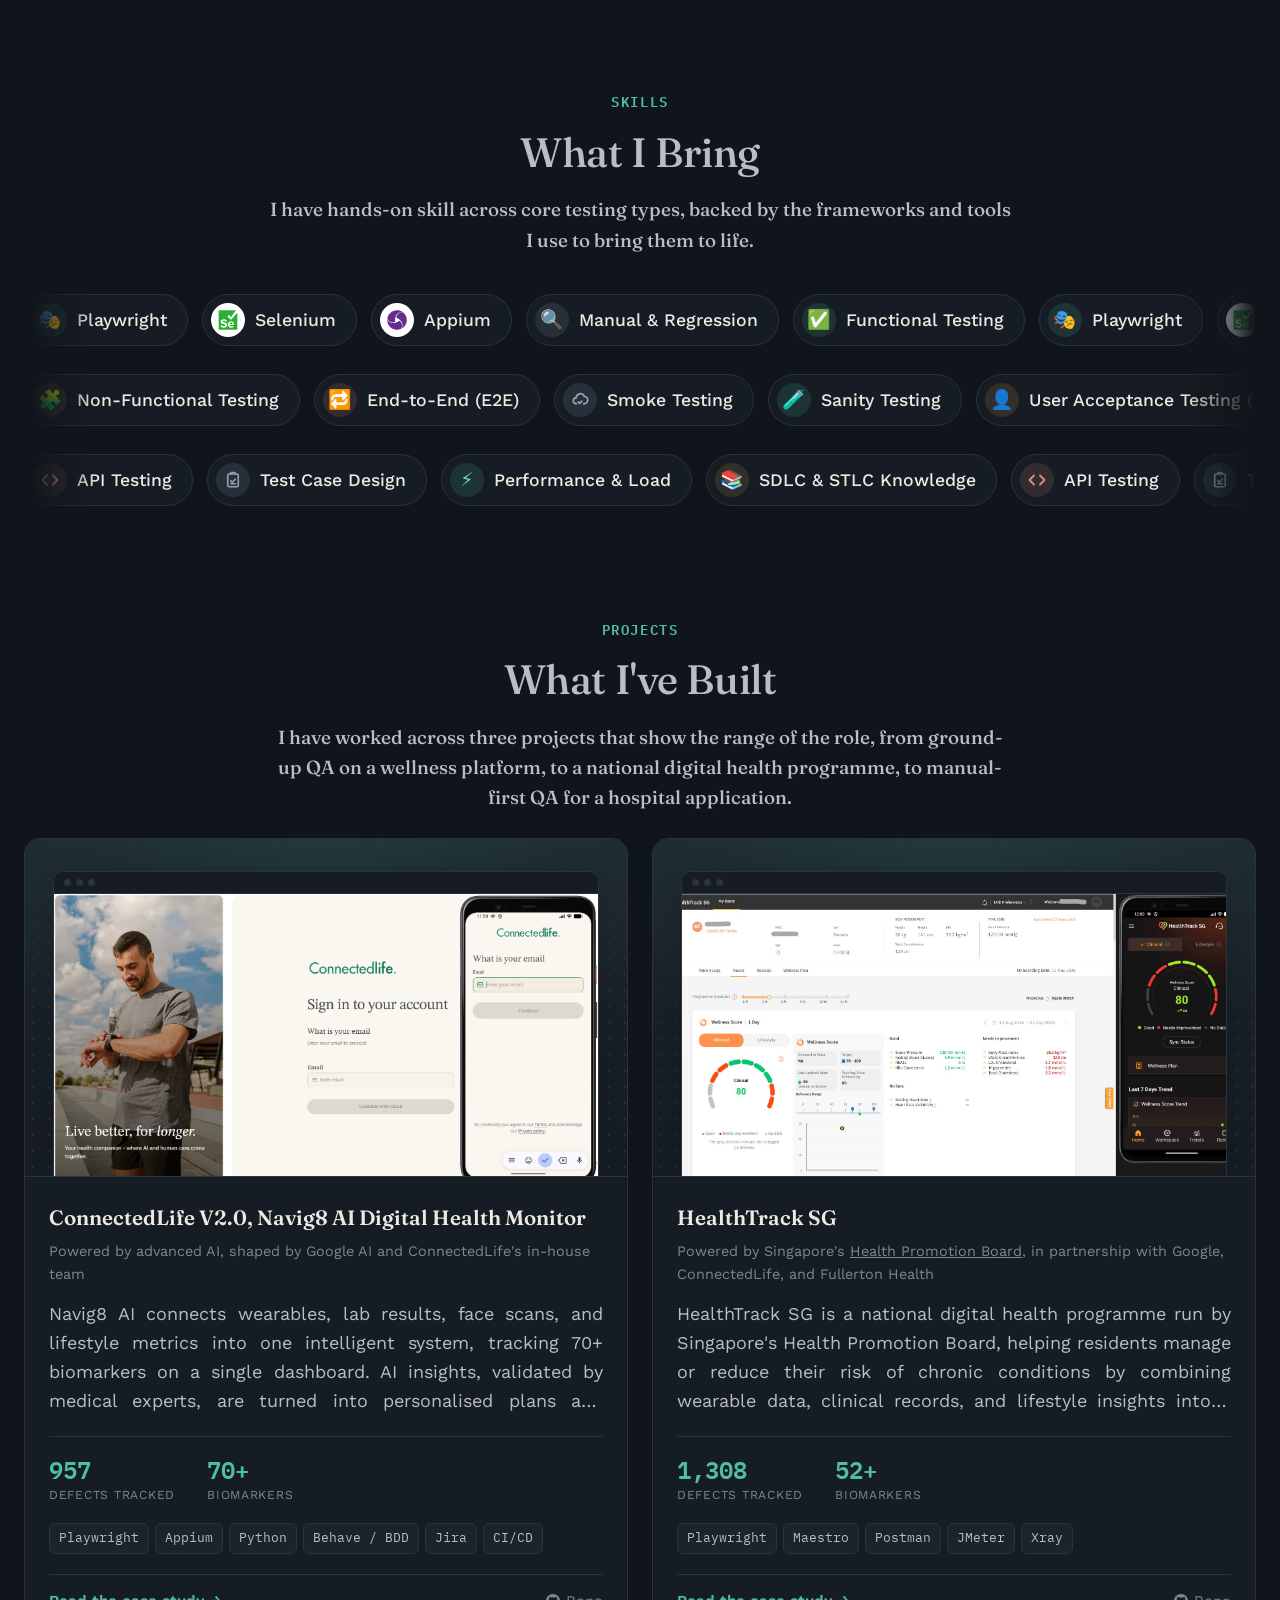
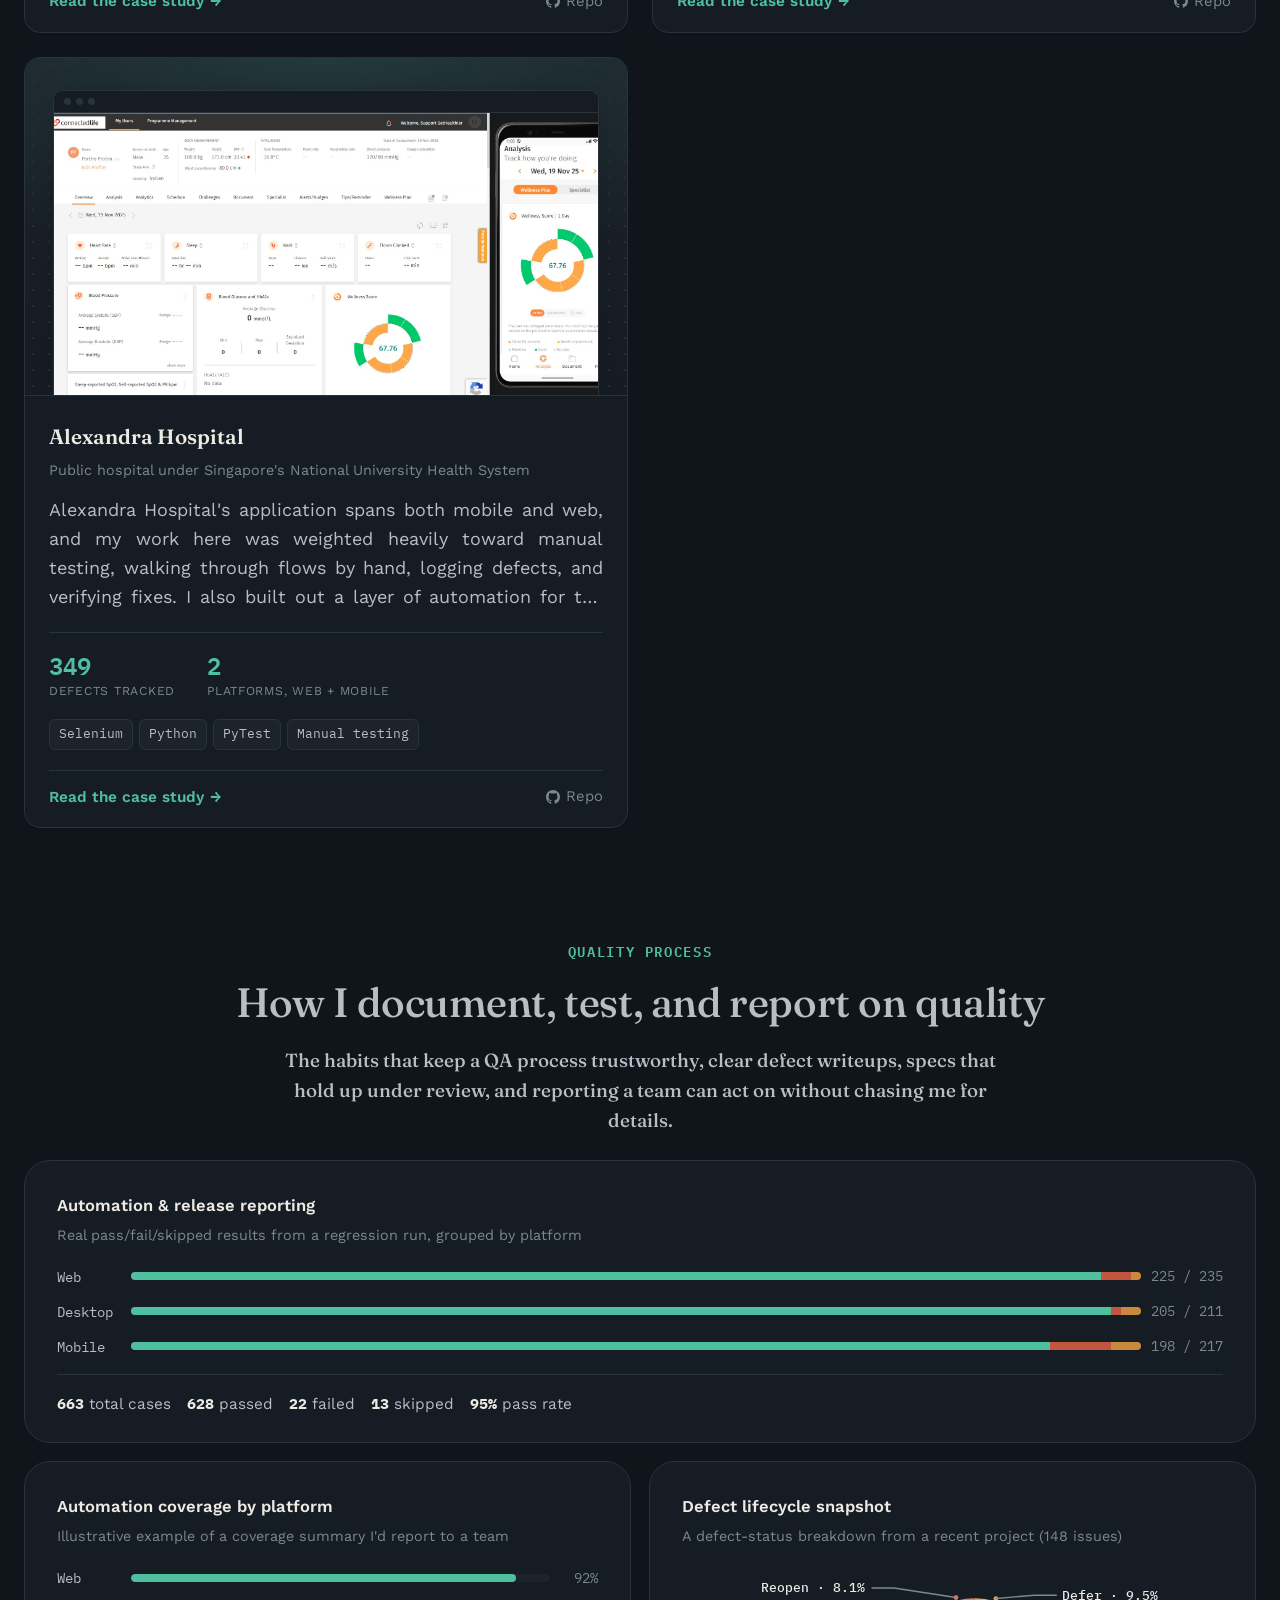
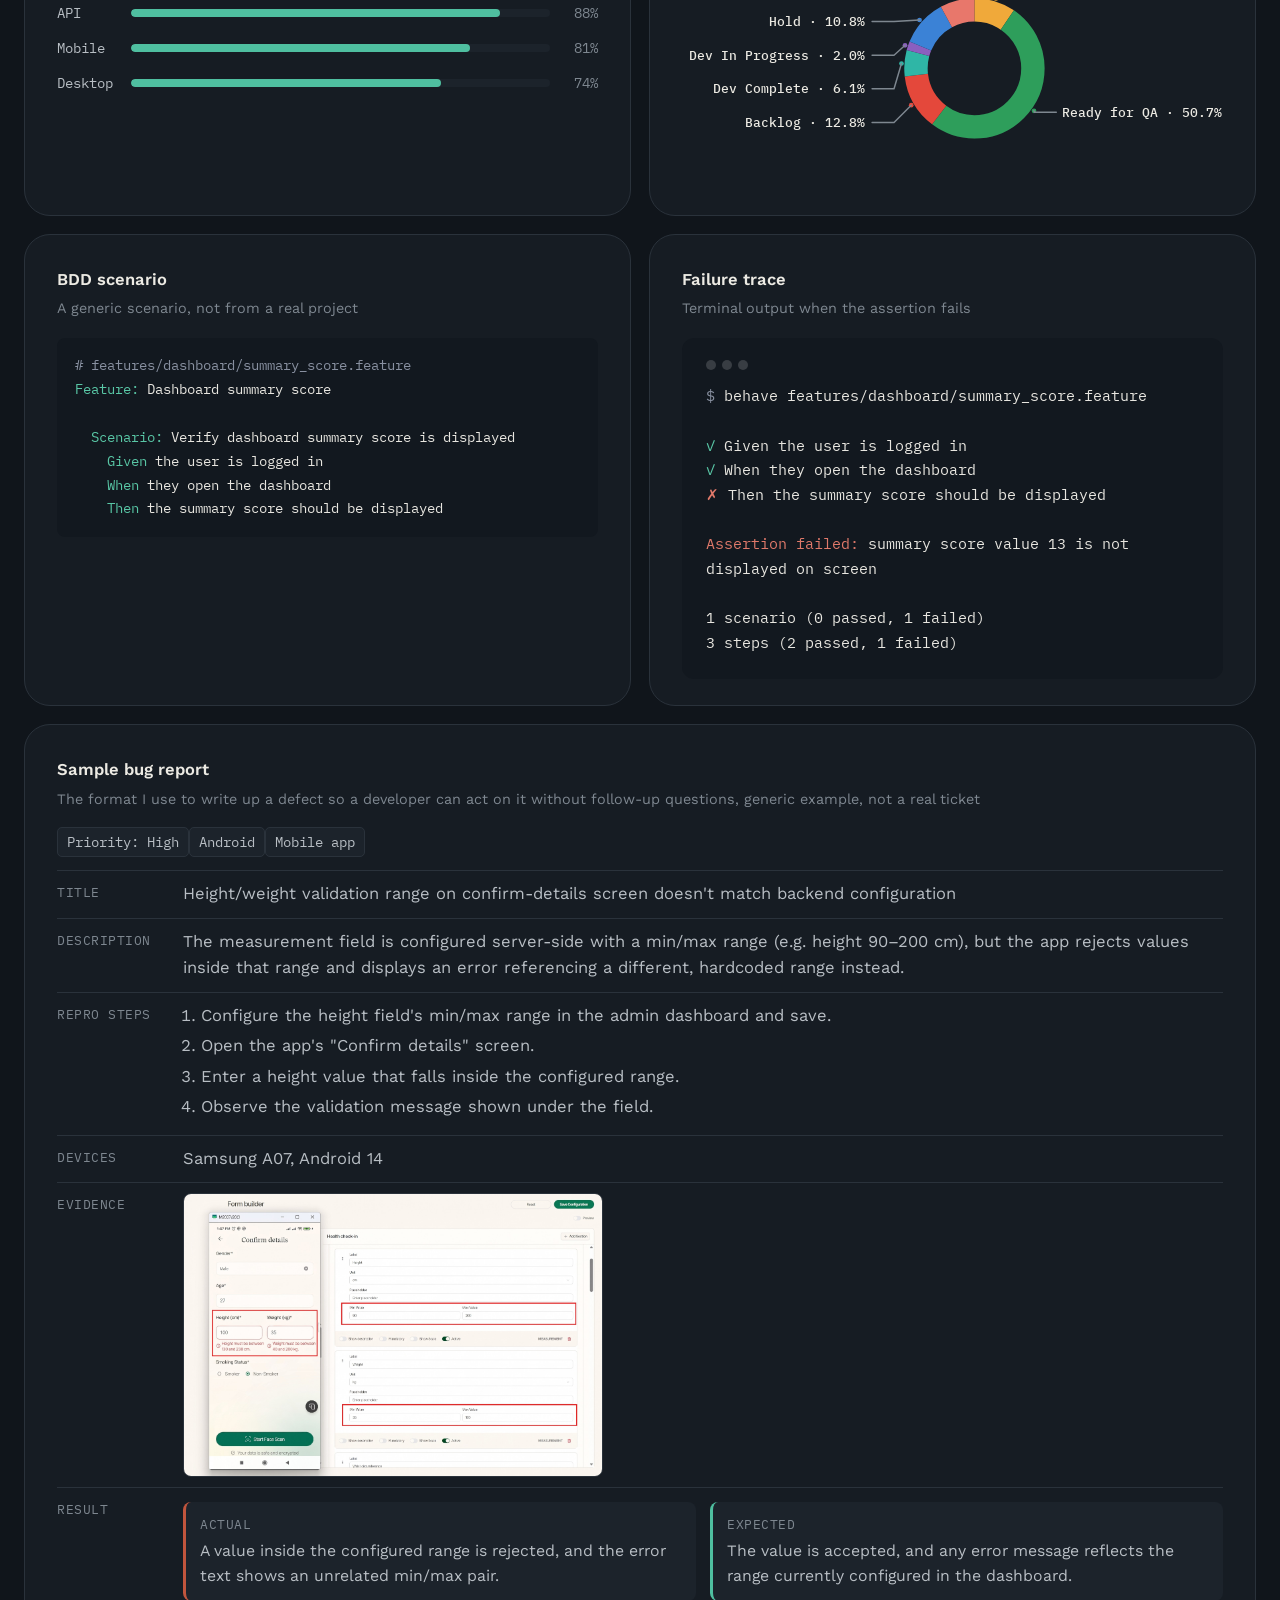
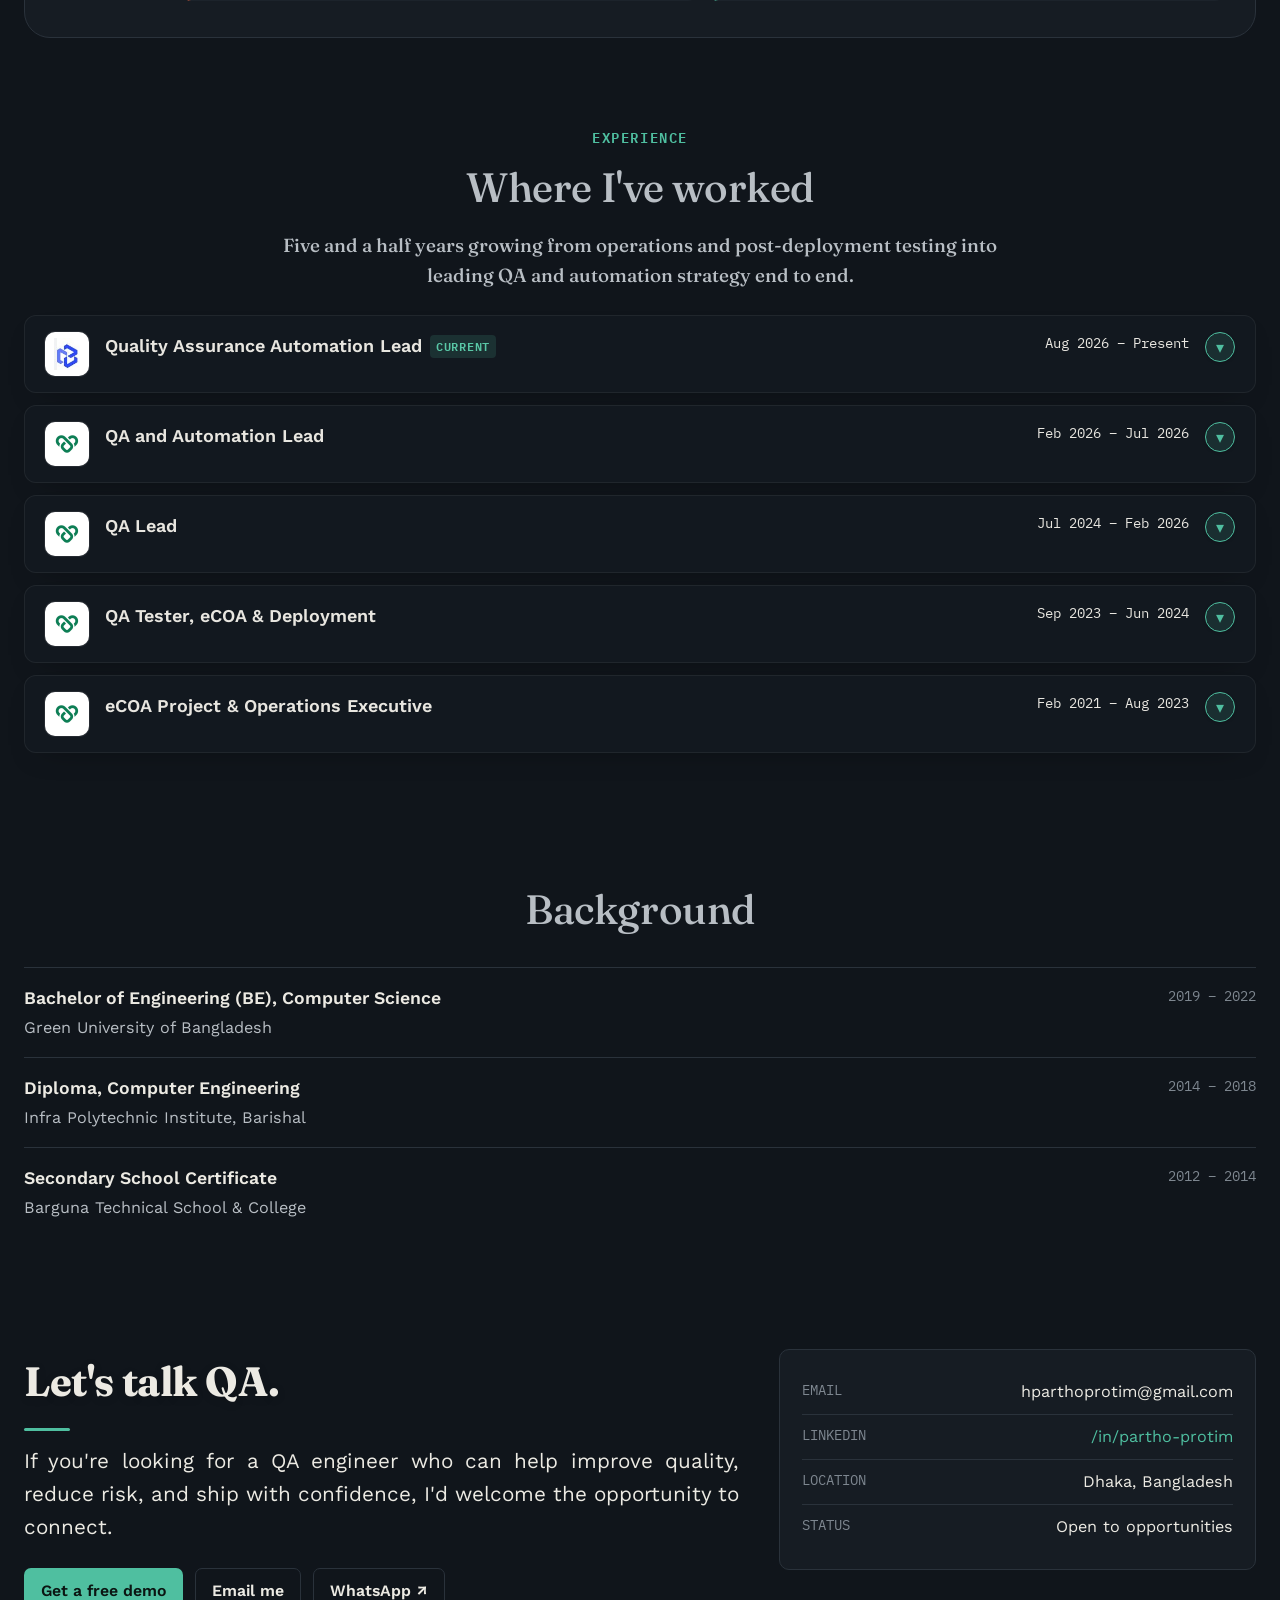
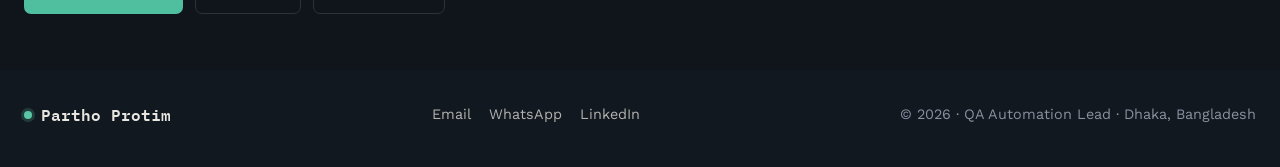
==== commit 44e6e572: "Add dark/light theme toggle, dark by default The choice is saved and shared across the portfolio and" ====
--- a/index.html
+++ b/index.html
@@ -19,6 +19,16 @@
 <meta name="twitter:description" content="Portfolio of Partho Protim, QA Automation Lead, Web, Mobile, Desktop &amp; API test automation, CI/CD, and quality engineering leadership.">
 <meta name="twitter:image" content="https://sapprotim.github.io/sqa_partho/assets/og-image.png">
 
+<meta name="color-scheme" content="dark light">
+<script>
+  // Dark by default; a saved choice from the theme button wins. Runs before
+  // paint so the page never flashes the other theme.
+  (function () {
+    var t = 'dark';
+    try { t = localStorage.getItem('theme') || 'dark'; } catch (e) {}
+    document.documentElement.setAttribute('data-theme', t);
+  })();
+</script>
 <link rel="preconnect" href="https://fonts.googleapis.com">
 <link rel="preconnect" href="https://fonts.gstatic.com" crossorigin>
 <link href="https://fonts.googleapis.com/css2?family=Fraunces:ital,wght@0,300;0,400;0,500;0,600;0,700;1,400;1,500;1,600&family=Work+Sans:wght@400;500;600&family=IBM+Plex+Mono:wght@400;500;600&display=swap" rel="stylesheet">
@@ -221,6 +231,29 @@
        already appears in the hero and contact sections. */
     .nav-inner .btn { display: none; }
   }
+
+  .nav-actions { display: flex; align-items: center; gap: 10px; }
+  .theme-toggle {
+    display: inline-flex;
+    align-items: center;
+    justify-content: center;
+    flex: 0 0 auto;
+    width: 34px;
+    height: 34px;
+    padding: 0;
+    border: 1px solid var(--border);
+    border-radius: 7px;
+    background: transparent;
+    color: var(--ink);
+    cursor: pointer;
+    transition: border-color 0.15s, color 0.15s;
+  }
+  .theme-toggle:hover { border-color: var(--accent); color: var(--accent); }
+  .theme-toggle svg { width: 17px; height: 17px; fill: none; stroke: currentColor; stroke-width: 1.8; stroke-linecap: round; stroke-linejoin: round; }
+  /* show the theme you'd switch TO */
+  .theme-toggle .icon-moon { display: none; }
+  :root[data-theme="light"] .theme-toggle .icon-moon { display: block; }
+  :root[data-theme="light"] .theme-toggle .icon-sun { display: none; }
 
   .nav-toggle {
     display: none;
@@ -1130,10 +1163,16 @@
       <a href="#experience">Experience</a>
       <a href="#education">Education</a>
     </nav>
+    <div class="nav-actions">
+    <button type="button" class="theme-toggle" id="theme-toggle" aria-label="Switch to light mode" title="Switch theme">
+      <svg class="icon-sun" viewBox="0 0 24 24" aria-hidden="true"><circle cx="12" cy="12" r="4.5"/><path d="M12 2v2.5M12 19.5V22M4.2 4.2l1.8 1.8M18 18l1.8 1.8M2 12h2.5M19.5 12H22M4.2 19.8 6 18M18 6l1.8-1.8"/></svg>
+      <svg class="icon-moon" viewBox="0 0 24 24" aria-hidden="true"><path d="M20.5 14.5A8.5 8.5 0 0 1 9.5 3.5a8.5 8.5 0 1 0 11 11z"/></svg>
+    </button>
     <button type="button" class="btn btn-solid" data-demo-open>Get a free demo</button>
     <button class="nav-toggle" id="nav-toggle" type="button" aria-expanded="false" aria-controls="nav-links" aria-label="Toggle menu">
       <span></span><span></span><span></span>
     </button>
+    </div>
   </div>
   <div class="nav-backdrop" id="nav-backdrop"></div>
 </header>
@@ -1874,5 +1913,23 @@
 })();
 
 </script>
+<script>
+(function () {
+  var btn = document.getElementById('theme-toggle');
+  if (!btn) return;
+  var root = document.documentElement;
+  function sync() {
+    var dark = root.getAttribute('data-theme') !== 'light';
+    btn.setAttribute('aria-label', dark ? 'Switch to light mode' : 'Switch to dark mode');
+  }
+  sync();
+  btn.addEventListener('click', function () {
+    var next = root.getAttribute('data-theme') === 'light' ? 'dark' : 'light';
+    root.setAttribute('data-theme', next);
+    try { localStorage.setItem('theme', next); } catch (e) {}
+    sync();
+  });
+})();
+</script>
 </body>
 </html>
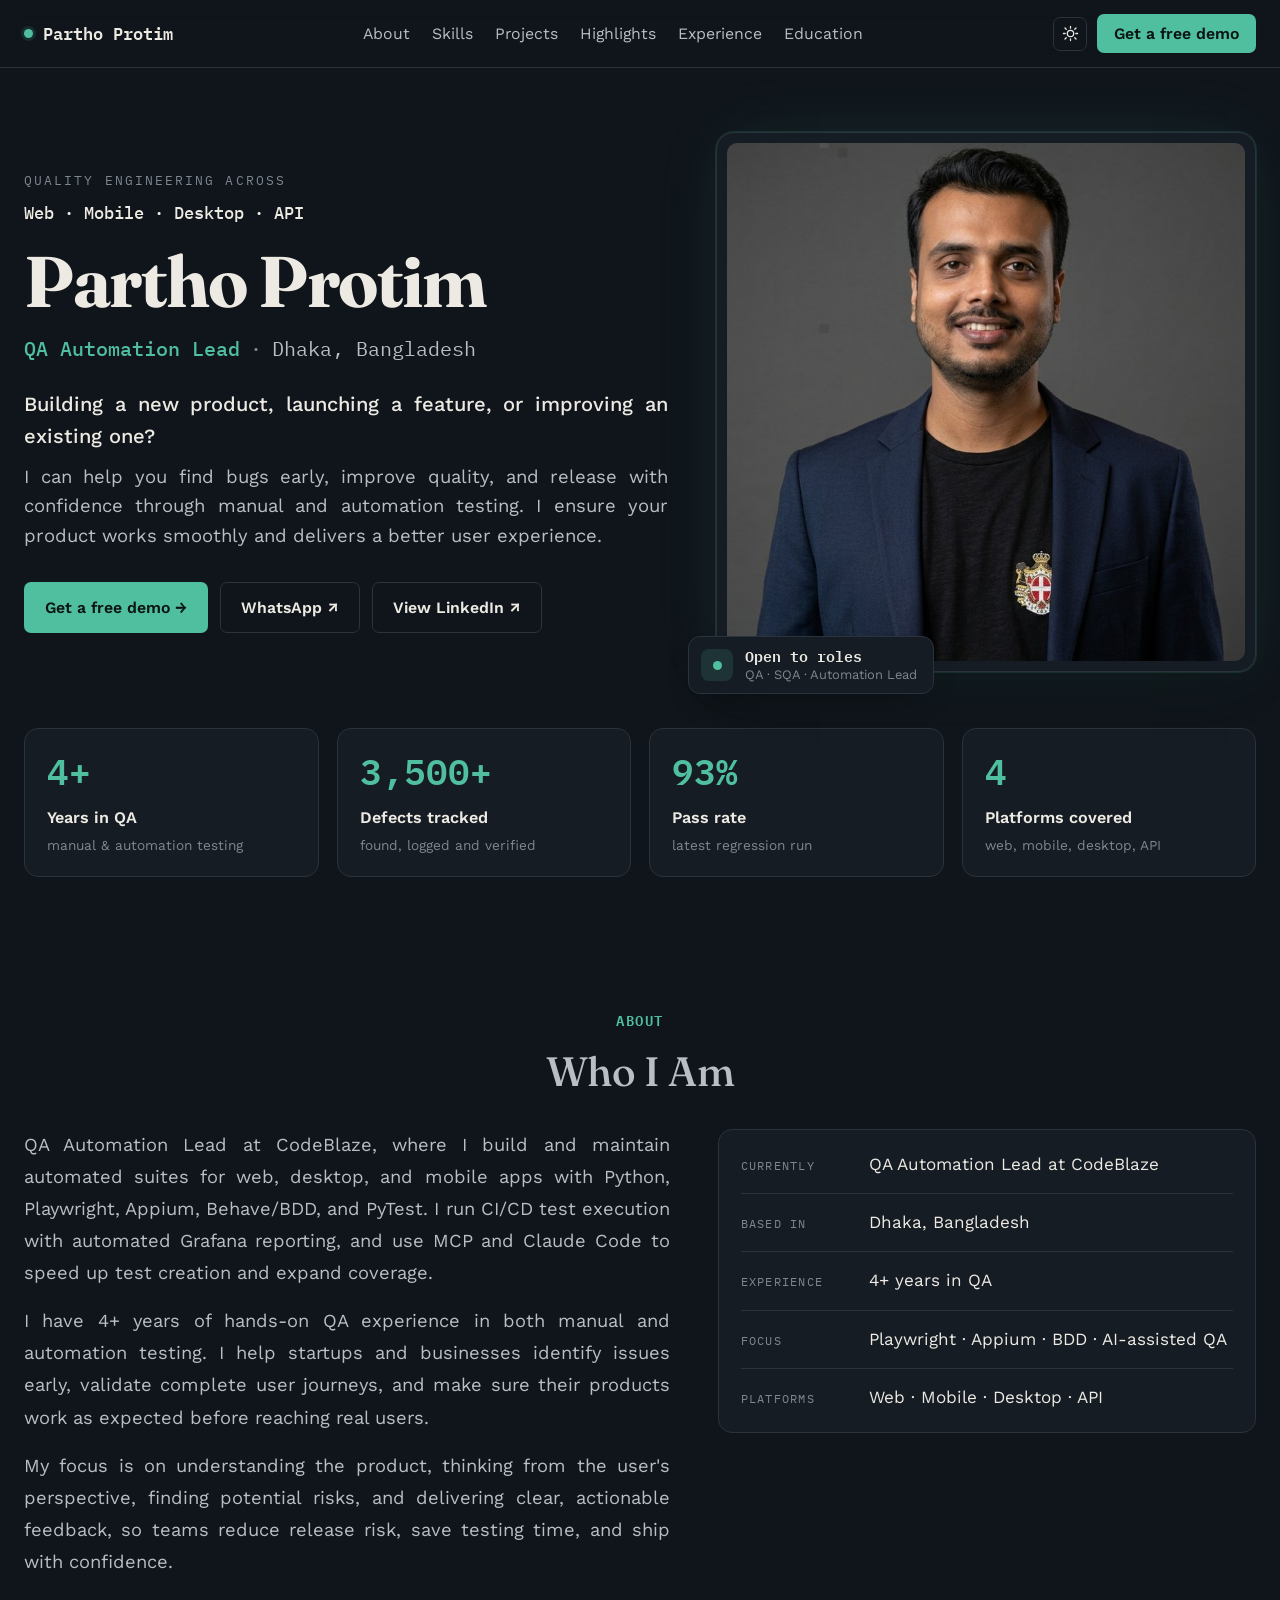
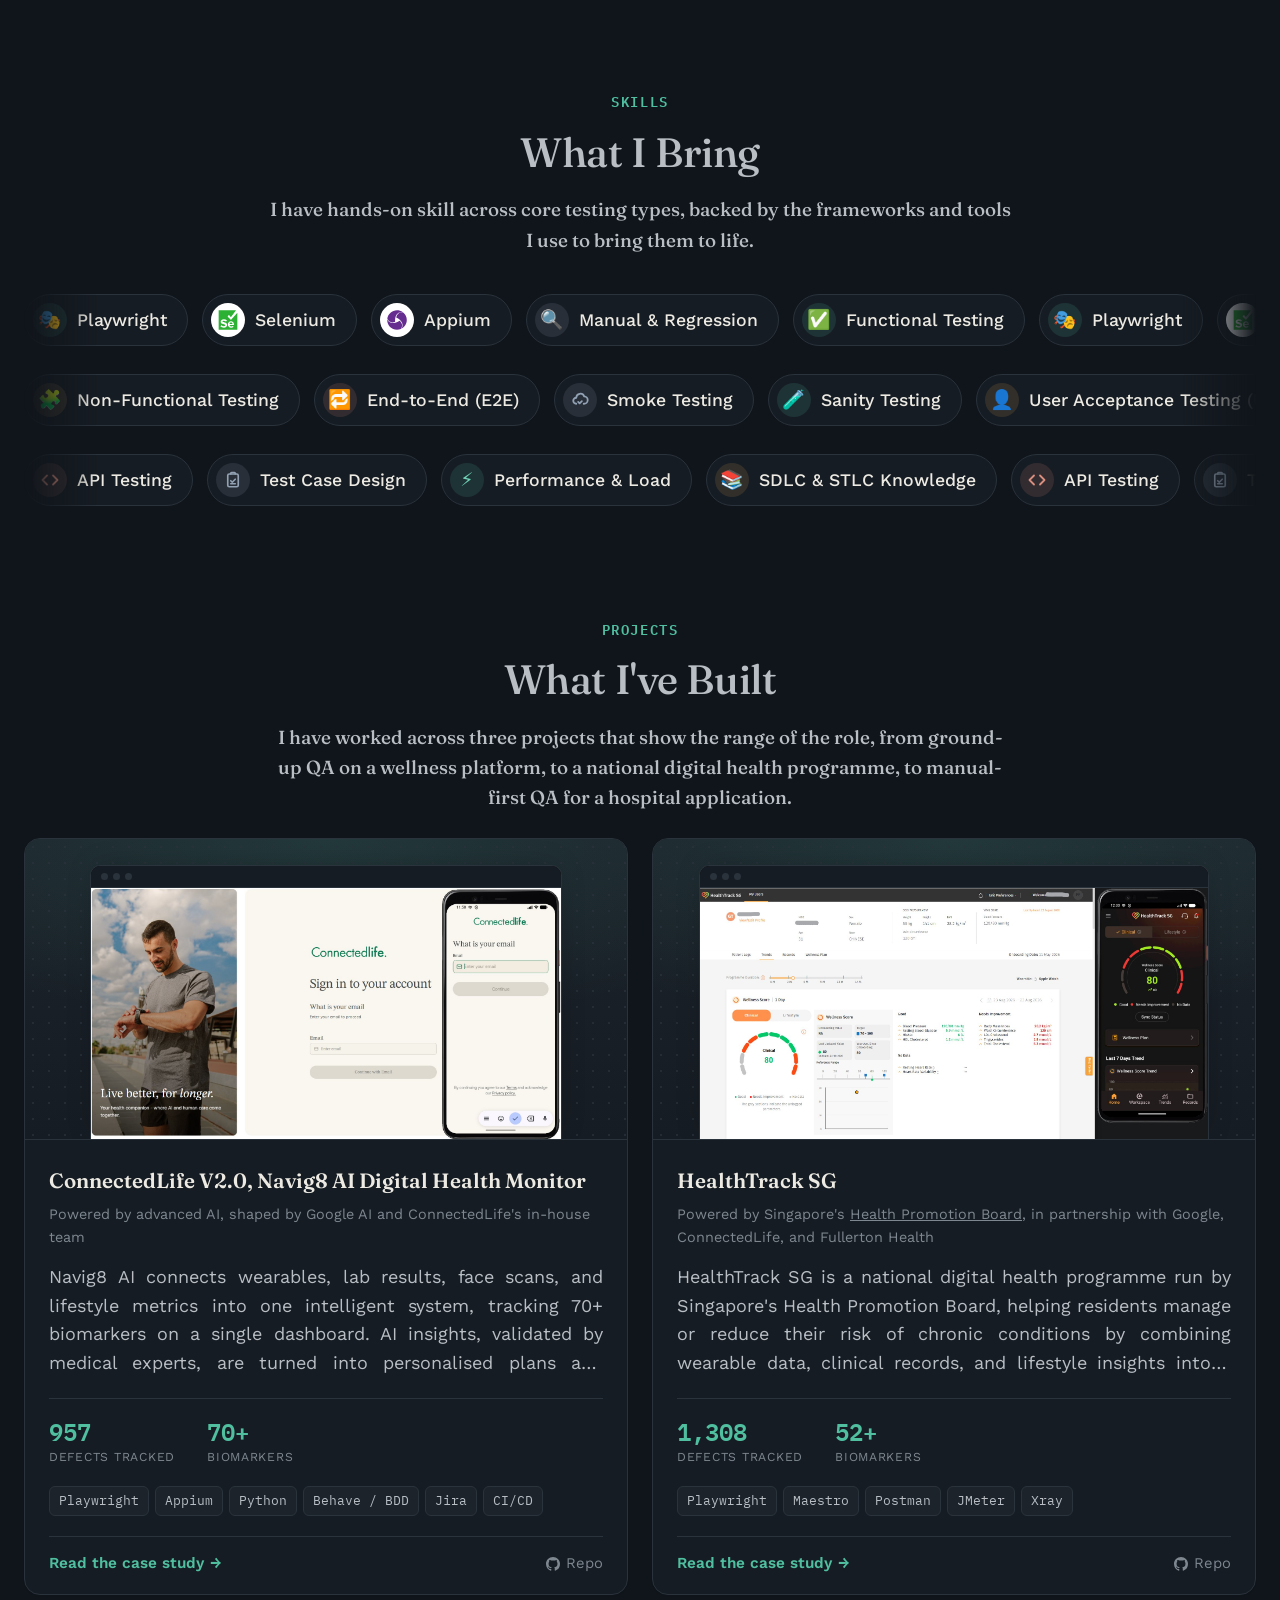
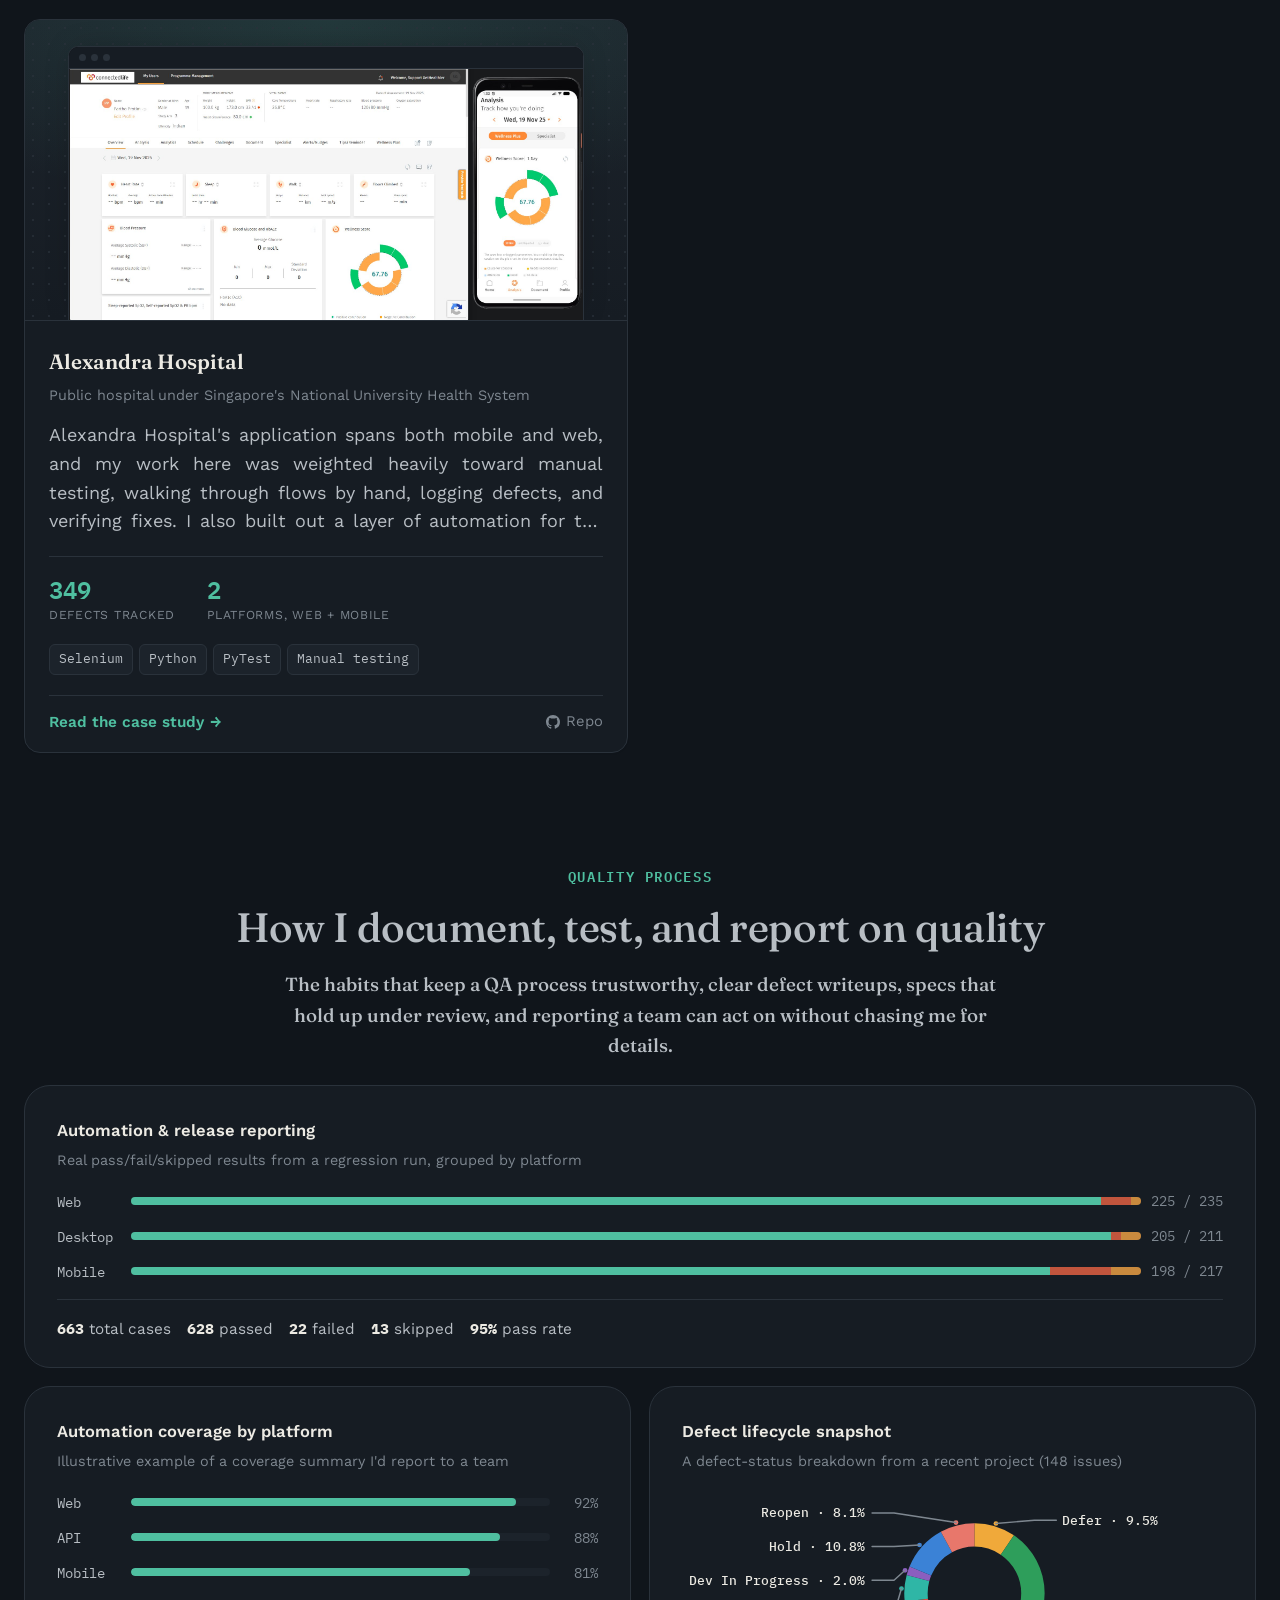
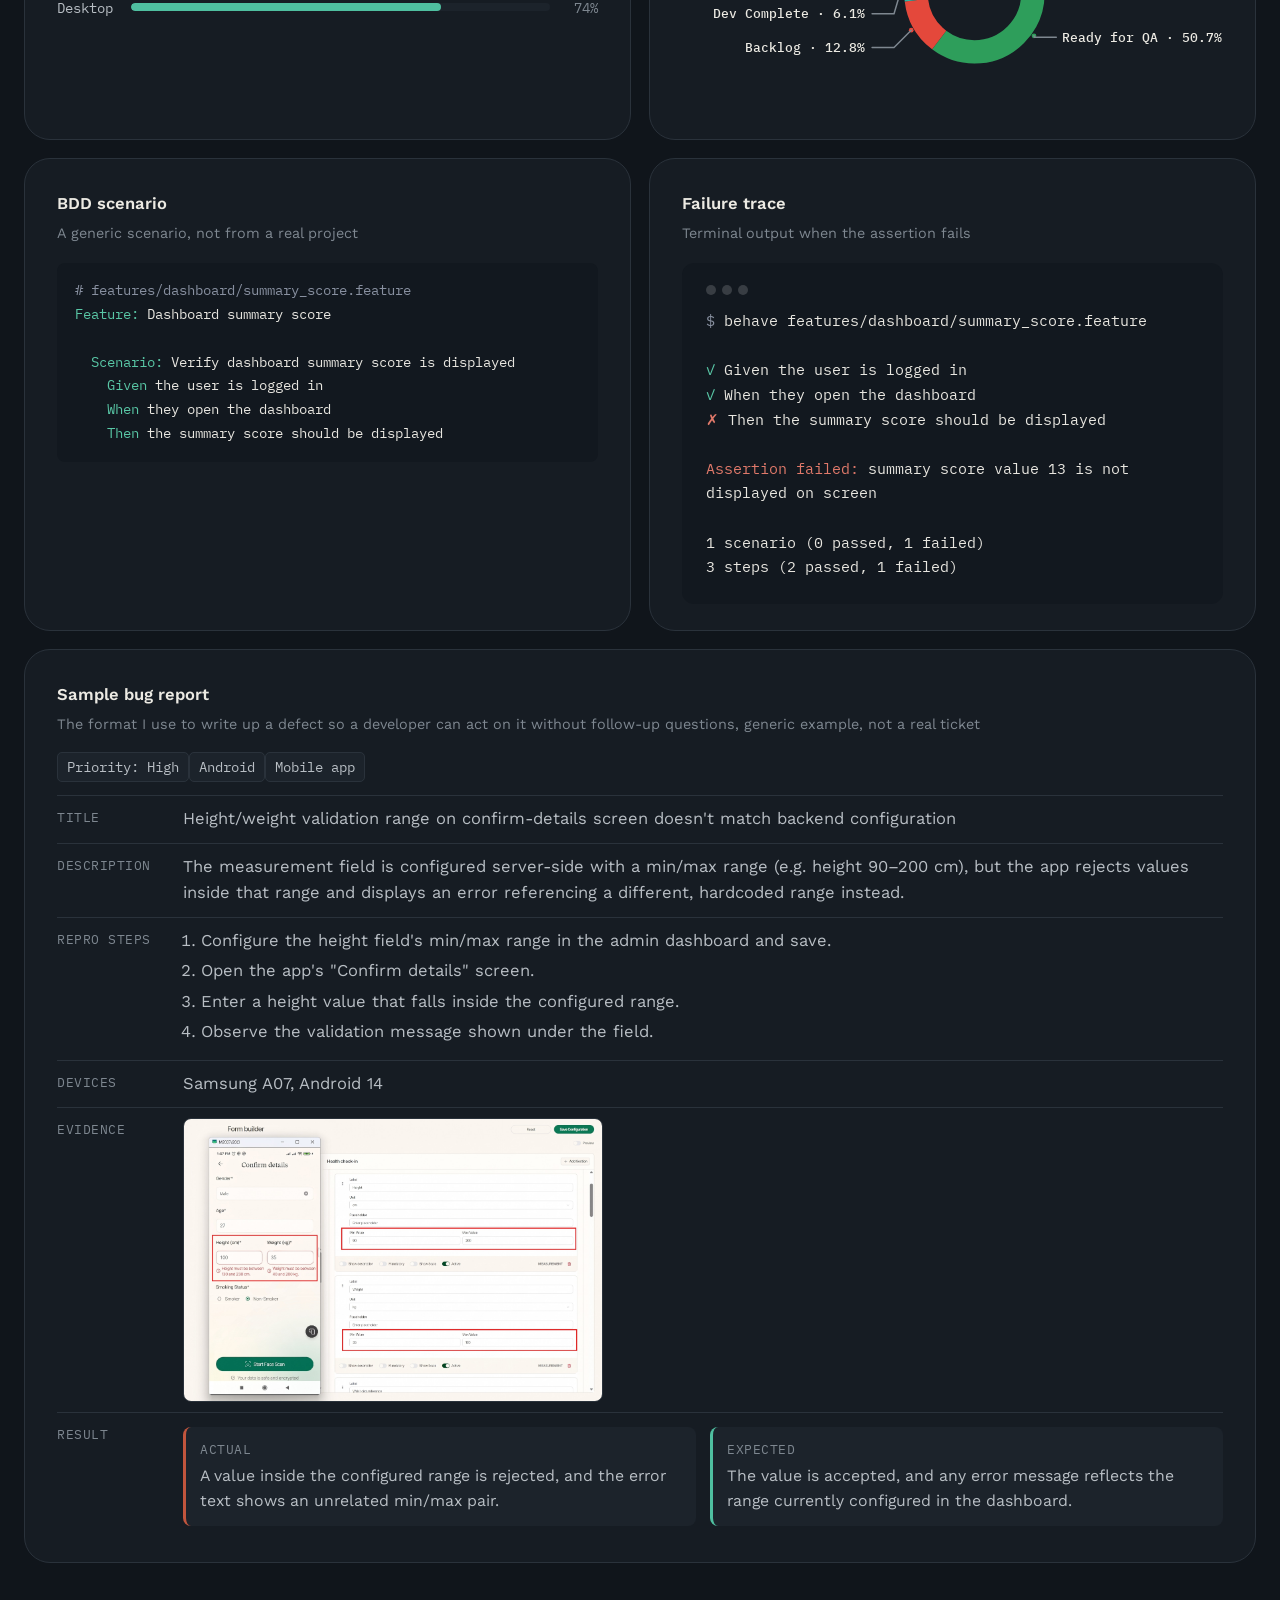
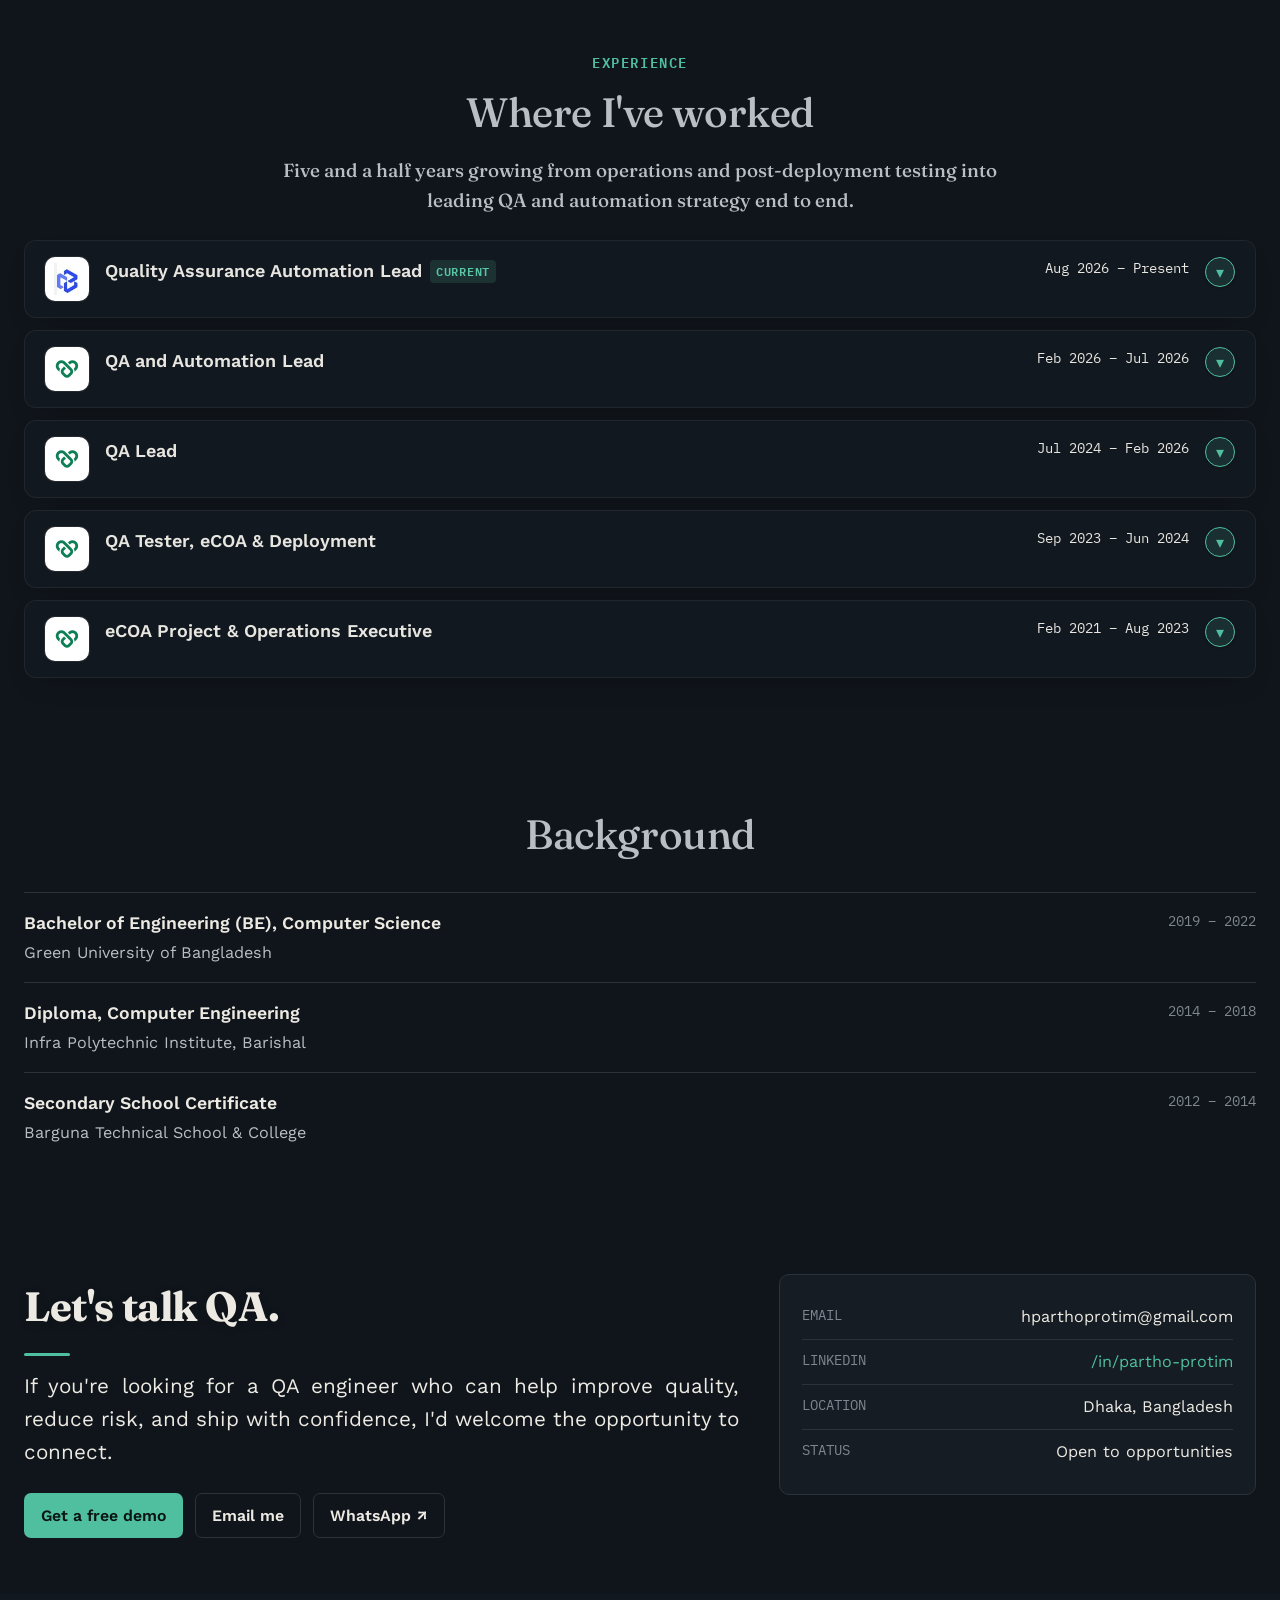
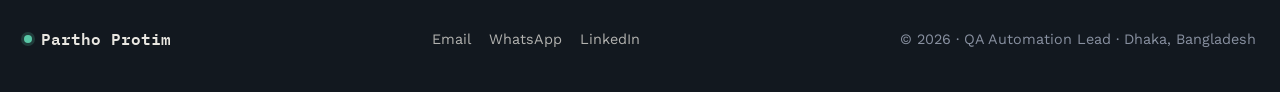
==== commit 7141760b: "Show full project screenshots in card frames without cropping Co-Authored-By: Claude Opus 5.5 <norep" ====
--- a/index.html
+++ b/index.html
@@ -752,8 +752,10 @@
   .pc-shot {
     position: relative;
     display: flex;
-    align-items: stretch;
-    aspect-ratio: 16 / 9;
+    align-items: flex-end;
+    justify-content: center;
+    /* wide enough that every screenshot (up to ~2.05:1) fits at full height */
+    aspect-ratio: 2 / 1;
     padding: 26px 28px 0;
     overflow: hidden;
     background:
@@ -775,17 +777,21 @@
     position: relative;
     display: flex;
     flex-direction: column;
-    width: 100%;
+    height: 100%;
+    width: fit-content;
+    max-width: 100%;
     border-radius: 10px 10px 0 0;
     overflow: hidden;
     background: #0d0d0d;
     border: 1px solid var(--border);
     border-bottom: 0;
     box-shadow: 0 -2px 30px -8px rgba(0, 0, 0, 0.28);
-    transform: translateY(6px);
+    transform: translateY(0);
     transition: transform 0.35s ease, box-shadow 0.35s ease;
   }
   .pc-shot-bar {
+    box-sizing: border-box;
+    height: 22px;
     display: flex;
     gap: 5px;
     padding: 7px 10px;
@@ -793,9 +799,9 @@
     border-bottom: 1px solid var(--border);
   }
   .pc-shot-bar i { width: 7px; height: 7px; border-radius: 50%; background: var(--border); }
-  /* fills the frame in every card; any overflow trims the bottom, never the top */
-  .pc-shot-frame img { display: block; flex: 1; min-height: 0; width: 100%; object-fit: cover; object-position: top center; }
-  .pc-shot:hover .pc-shot-frame { transform: translateY(0); box-shadow: 0 -4px 40px -6px rgba(0, 0, 0, 0.35); }
+  /* whole screenshot, never cropped: height fills the frame, width follows the image */
+  .pc-shot-frame img { display: block; height: calc(100% - 22px); width: auto; max-width: 100%; object-fit: contain; }
+  .pc-shot:hover .pc-shot-frame { transform: translateY(-4px); box-shadow: 0 -4px 40px -6px rgba(0, 0, 0, 0.35); }
   @media (max-width: 480px) { .pc-shot { padding: 18px 16px 0; } }
 
   .pc-body { padding: 24px 24px 18px; display: flex; flex-direction: column; flex: 1; }
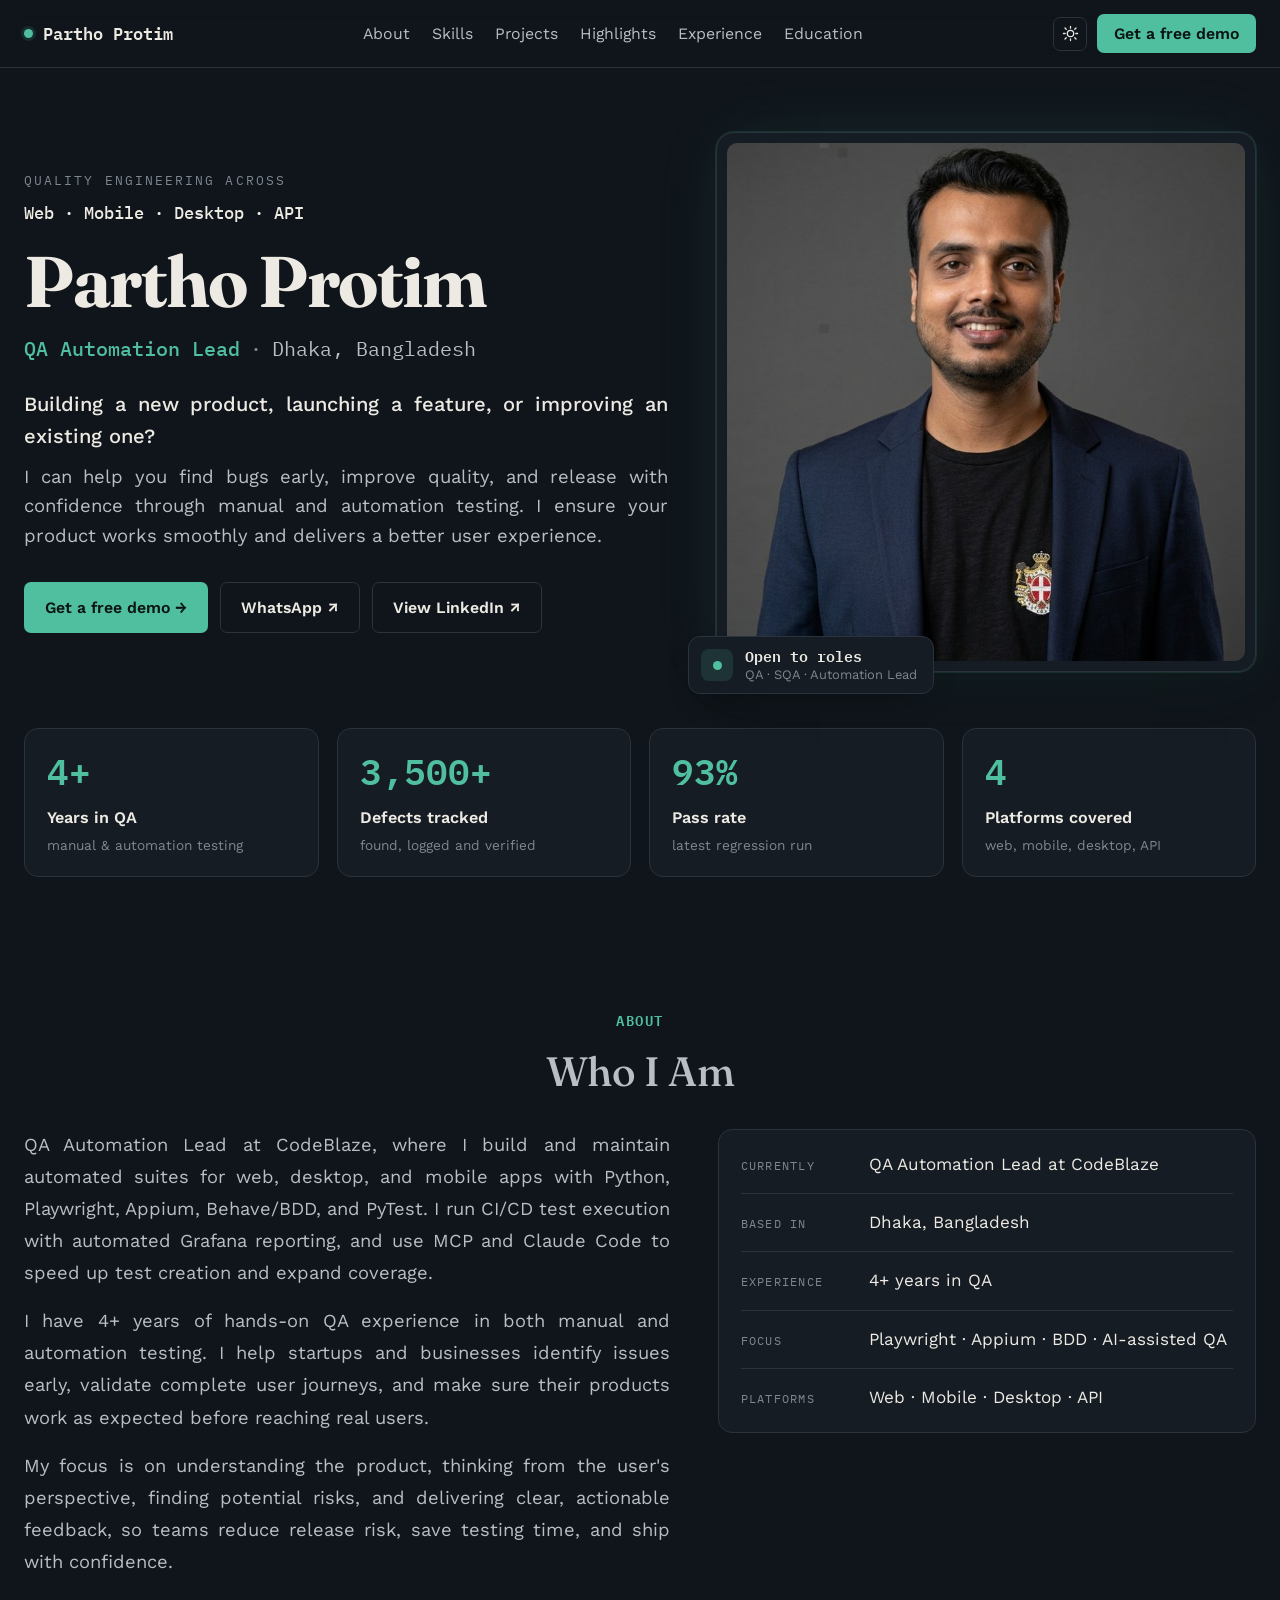
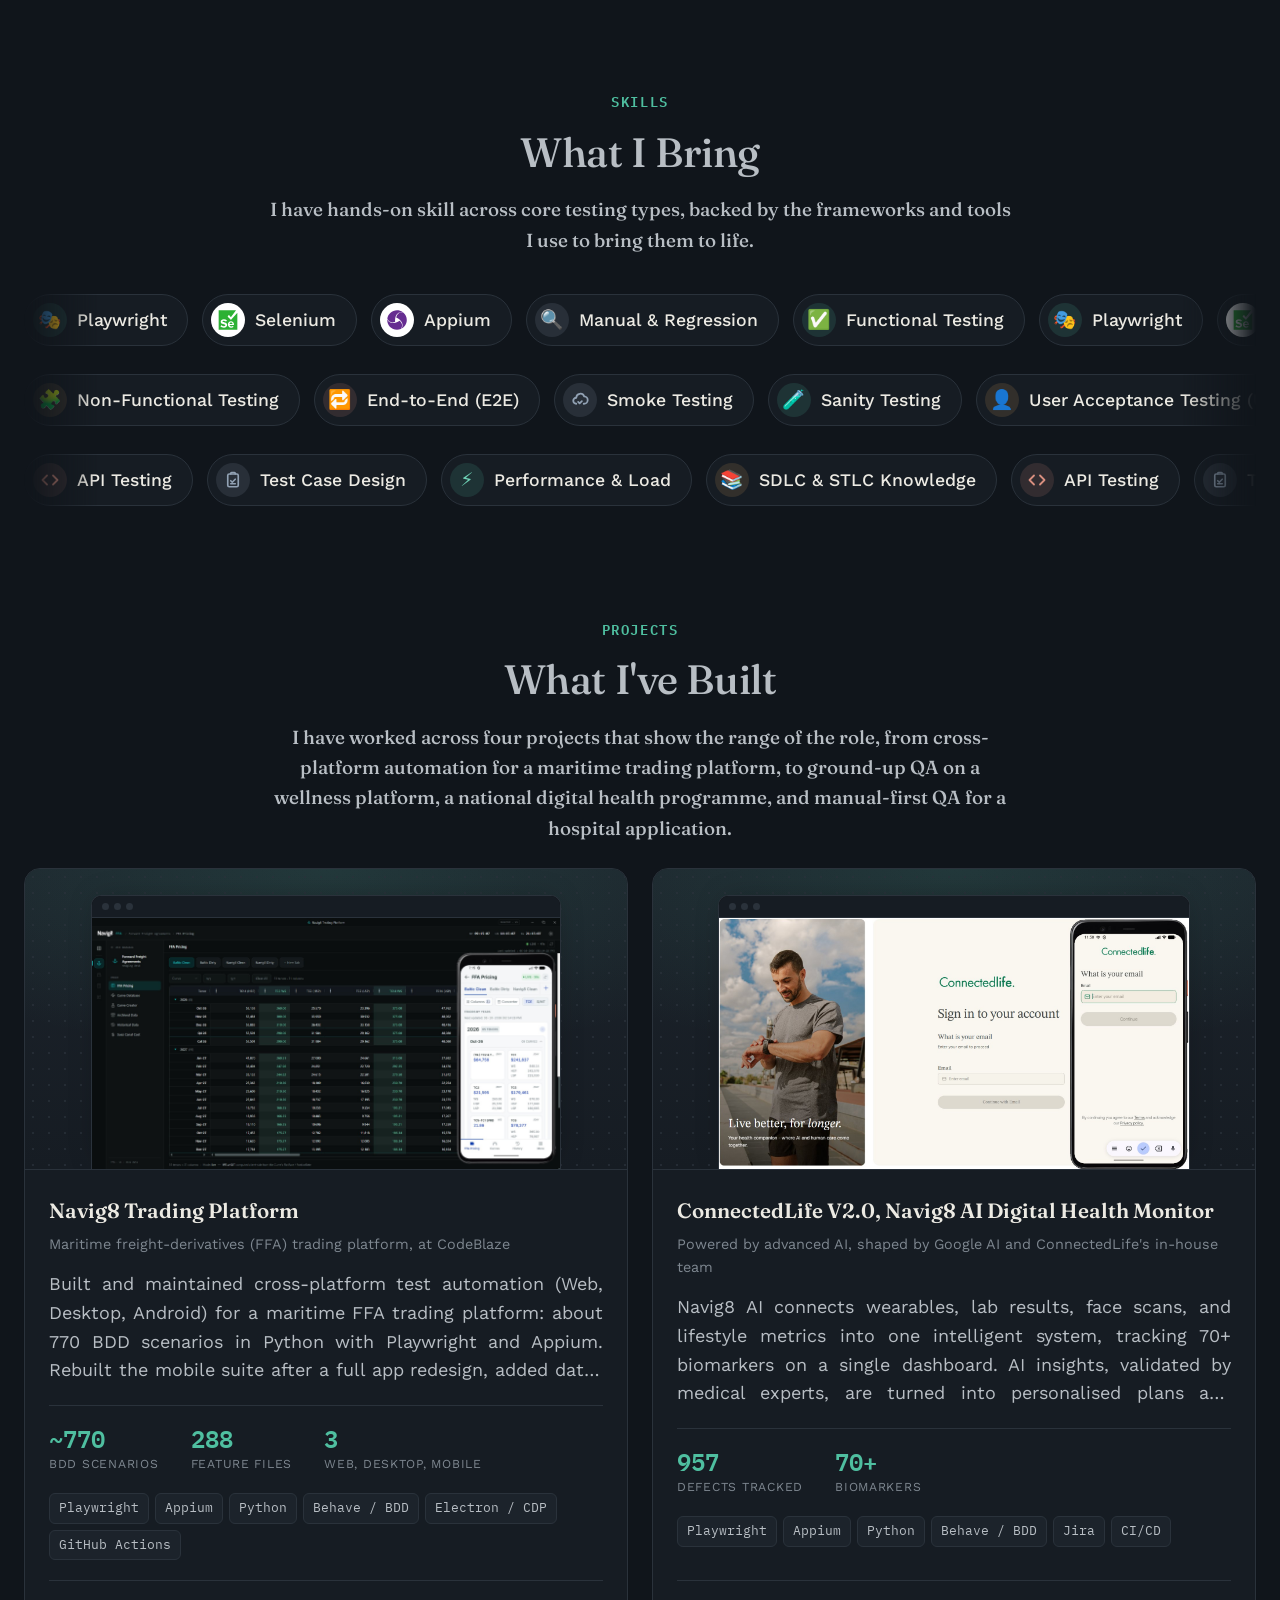
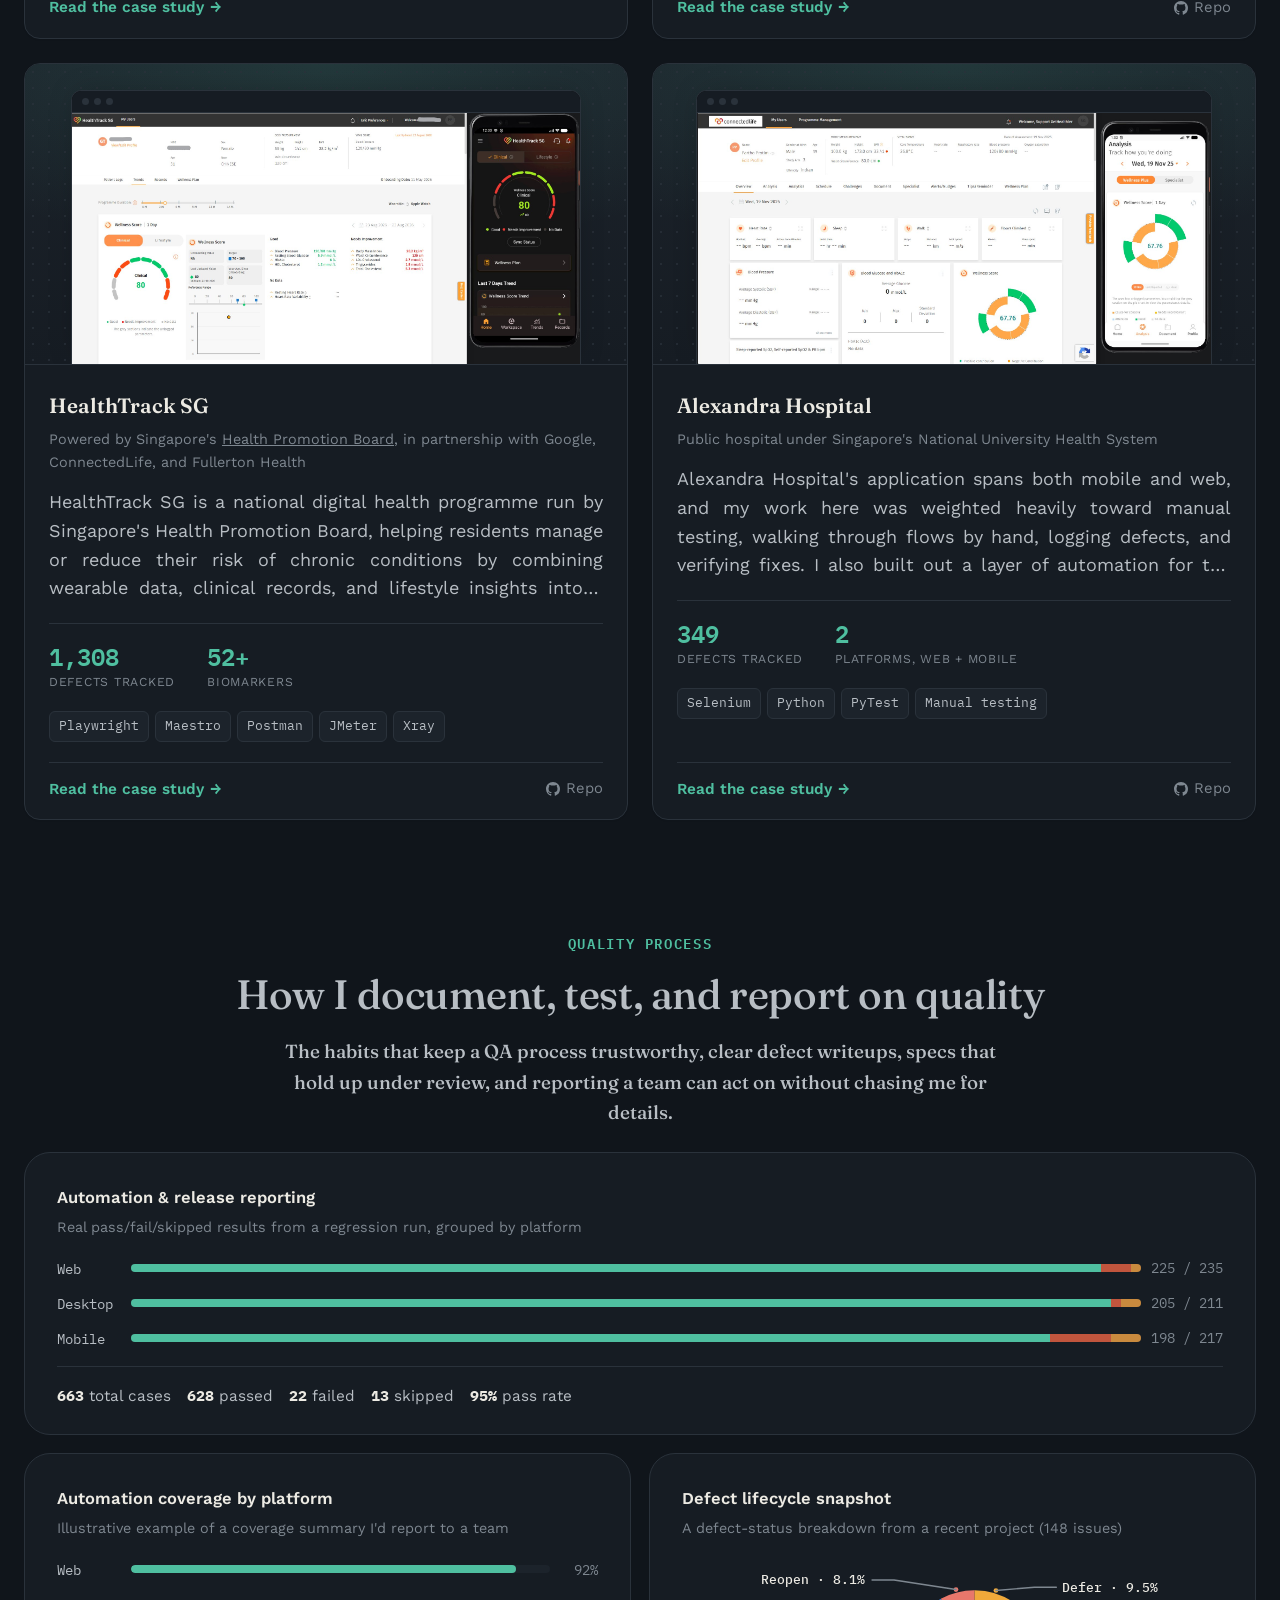
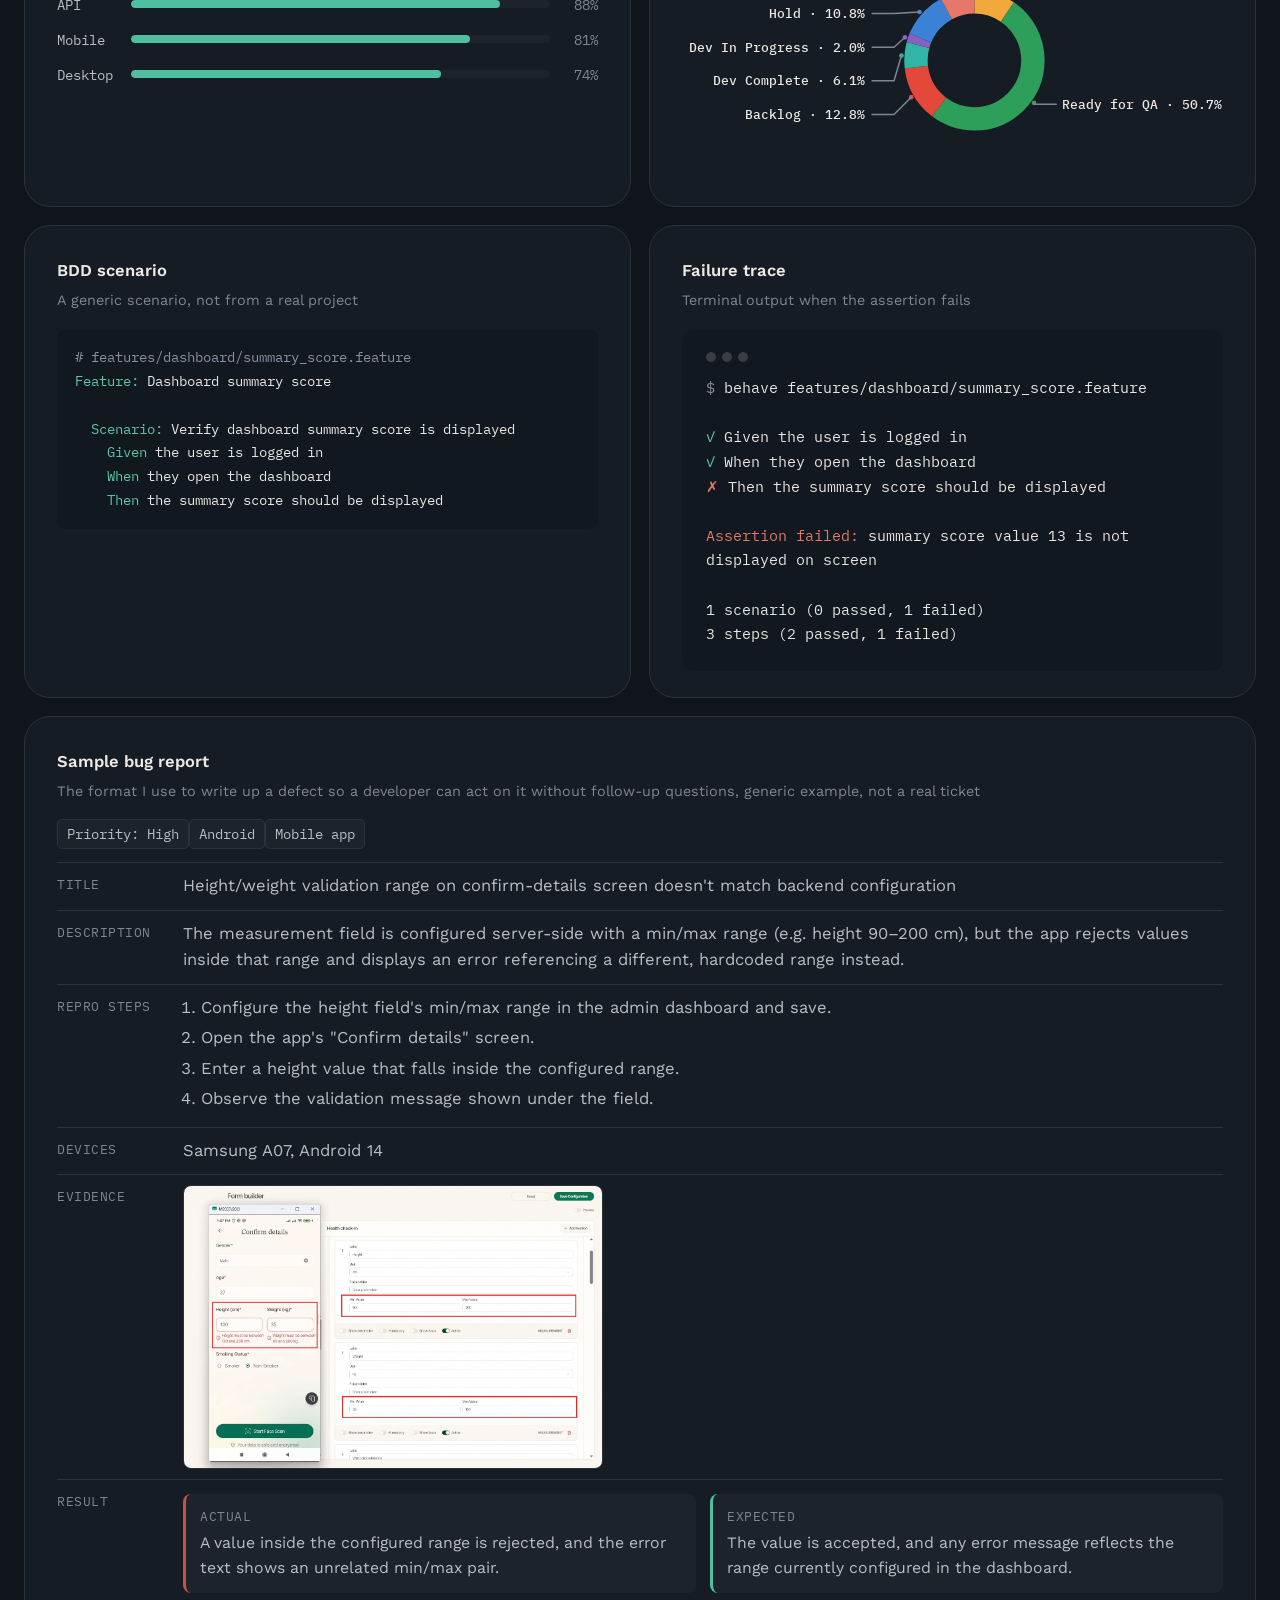
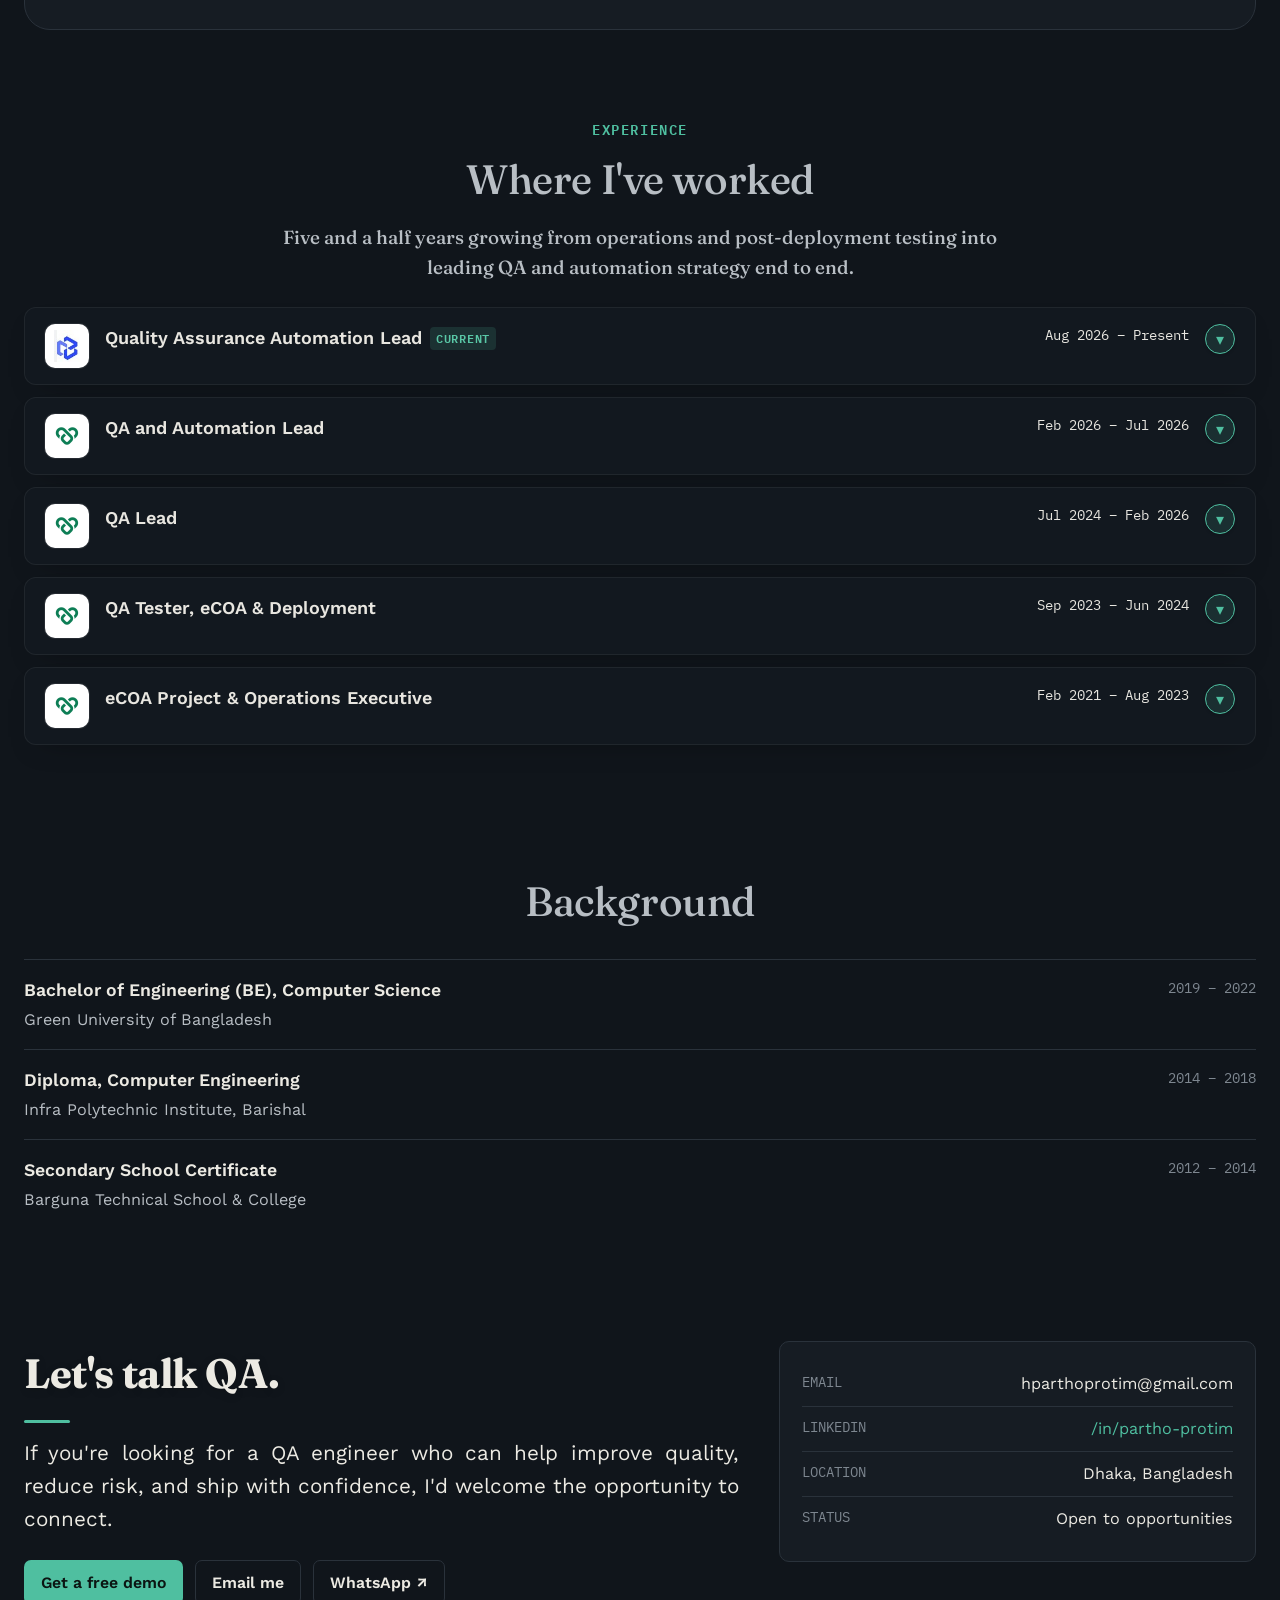
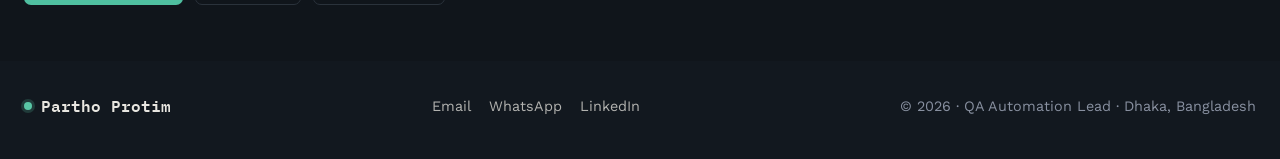
==== commit 189b233c: "Add Navig8 Trading Platform project and case study Cross-platform (Web, Desktop, Android) automation" ====
--- a/index.html
+++ b/index.html
@@ -1303,10 +1303,25 @@
     <div class="section-head">
       <span class="eyebrow">Projects</span>
       <h2>What I've Built</h2>
-      <p>I have worked across three projects that show the range of the role, from ground-up QA on a wellness platform, to a national digital health programme, to manual-first QA for a hospital application.</p>
+      <p>I have worked across four projects that show the range of the role, from cross-platform automation for a maritime trading platform, to ground-up QA on a wellness platform, a national digital health programme, and manual-first QA for a hospital application.</p>
     </div>
 
     <div class="project-grid">
+    <div class="project-card">
+      <a class="pc-shot" href="projects/navig8-trading.html" target="_blank" rel="noopener" tabindex="-1" aria-hidden="true">
+        <span class="pc-shot-frame"><span class="pc-shot-bar"><i></i><i></i><i></i></span><img src="assets/projects/Nevig8_treading/cover.jpg" alt="Navig8 FFA Pricing grid on desktop, with the mobile app alongside" width="1919" height="1028" loading="lazy"></span>
+      </a>
+      <div class="pc-body">
+        <h3 class="project-title"><a href="projects/navig8-trading.html" target="_blank" rel="noopener">Navig8 Trading Platform</a></h3>
+        <div class="project-meta">Maritime freight-derivatives (FFA) trading platform, at CodeBlaze</div>
+        <p class="project-lede">Built and maintained cross-platform test automation (Web, Desktop, Android) for a maritime FFA trading platform: about 770 BDD scenarios in Python with Playwright and Appium. Rebuilt the mobile suite after a full app redesign, added data-level validation of pricing calculations, and automated detection of real UI and data defects.</p>
+        <div class="pc-stats"><div><b>~770</b><span>BDD scenarios</span></div><div><b>288</b><span>Feature files</span></div><div><b>3</b><span>Web, desktop, mobile</span></div></div>
+        <div class="pc-chips"><span>Playwright</span><span>Appium</span><span>Python</span><span>Behave / BDD</span><span>Electron / CDP</span><span>GitHub Actions</span></div>
+        <div class="pc-foot">
+          <a class="pc-case-link" href="projects/navig8-trading.html" target="_blank" rel="noopener">Read the case study<span class="chev">→</span></a>
+        </div>
+      </div>
+    </div>
     <div class="project-card">
       <a class="pc-shot" href="projects/connectedlife.html" target="_blank" rel="noopener" tabindex="-1" aria-hidden="true">
         <span class="pc-shot-frame"><span class="pc-shot-bar"><i></i><i></i><i></i></span><img src="assets/projects/connectedlife.jpg" alt="ConnectedLife V2.0, sign-in screen shown on desktop and mobile" width="1620" height="866" loading="lazy"></span>
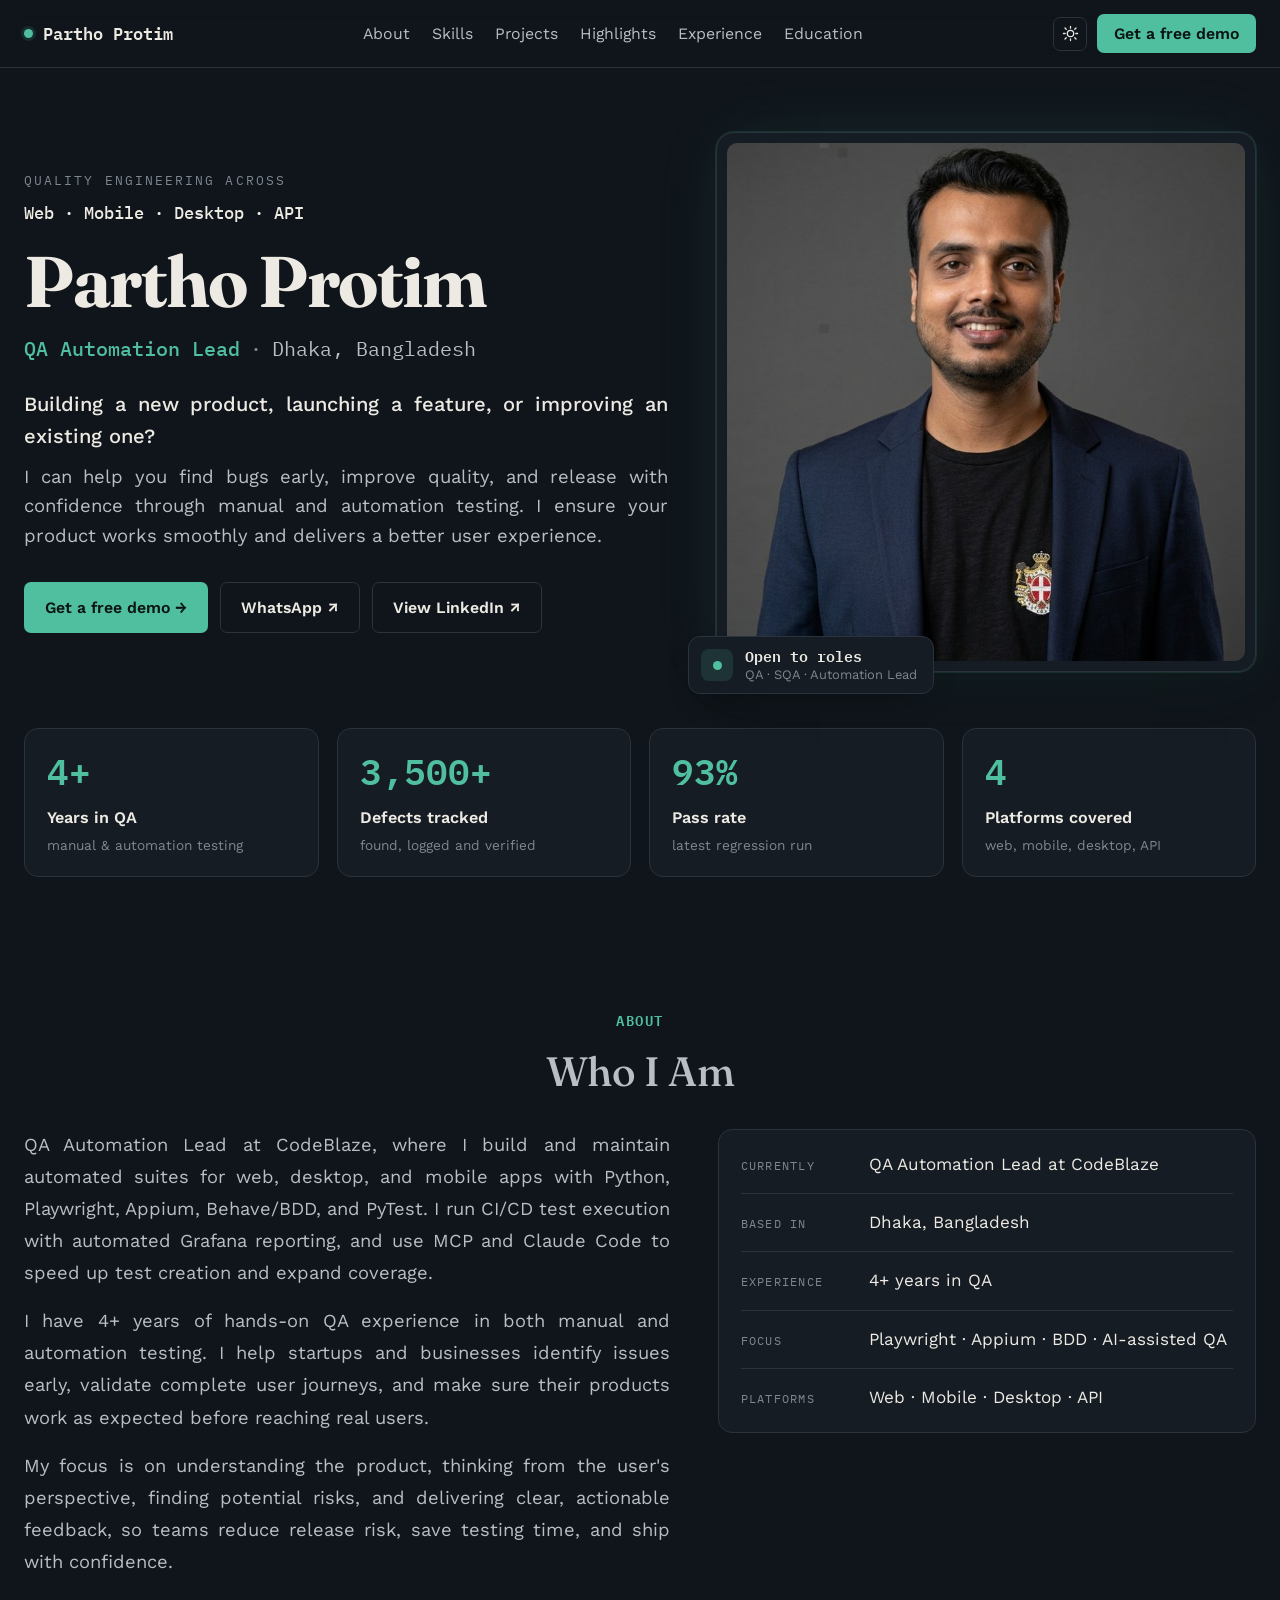
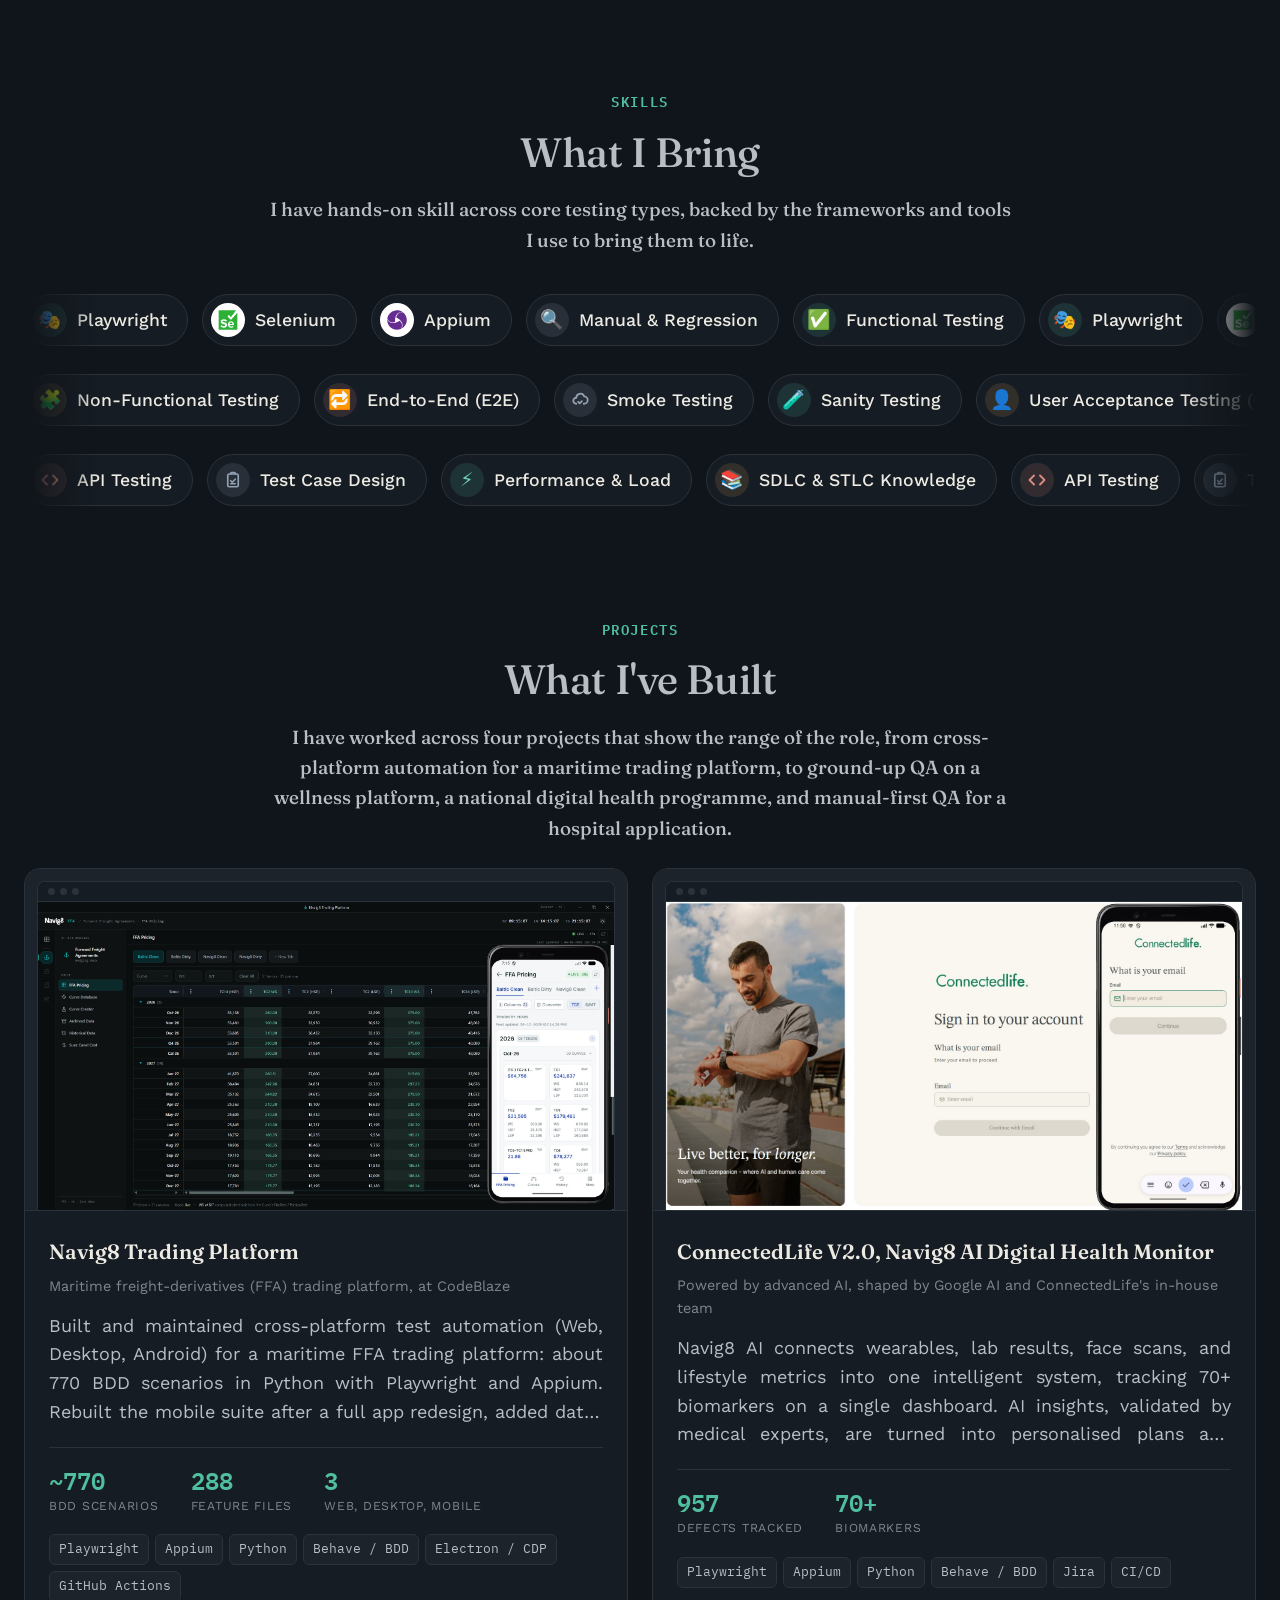
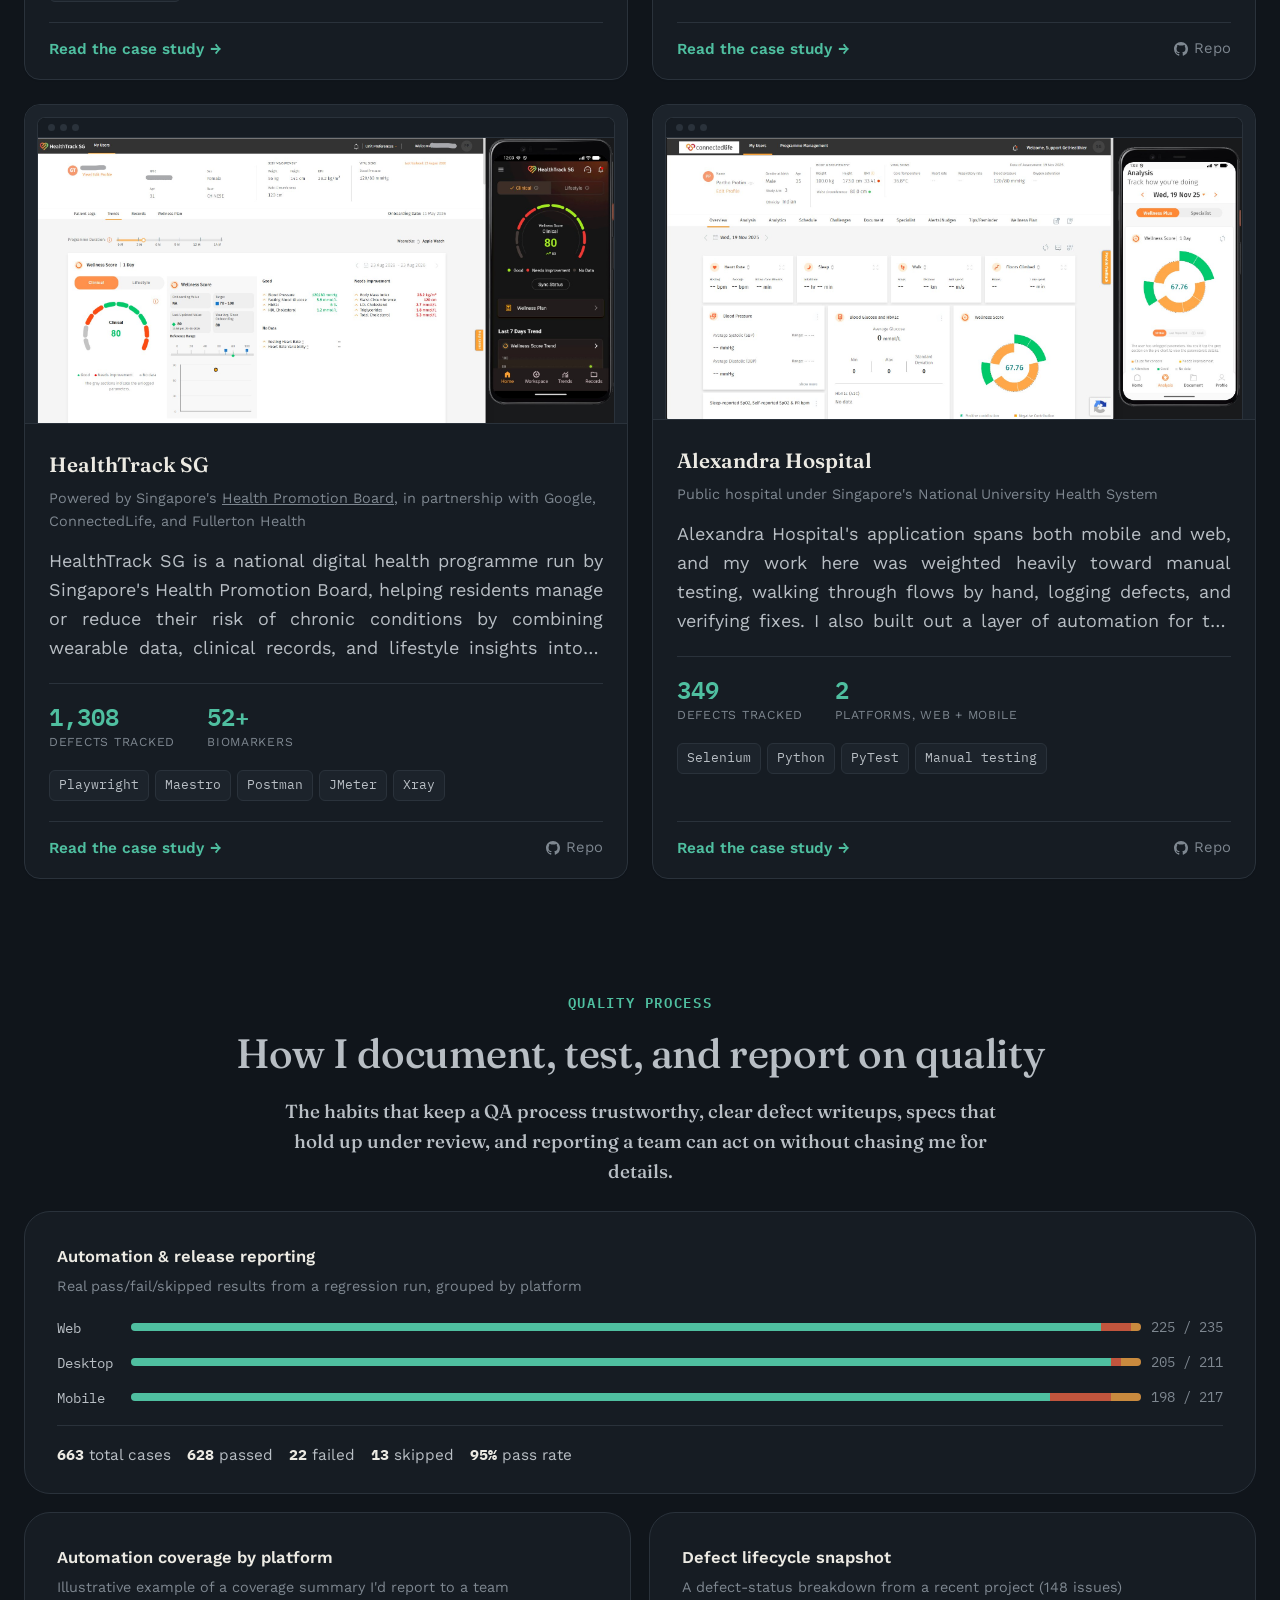
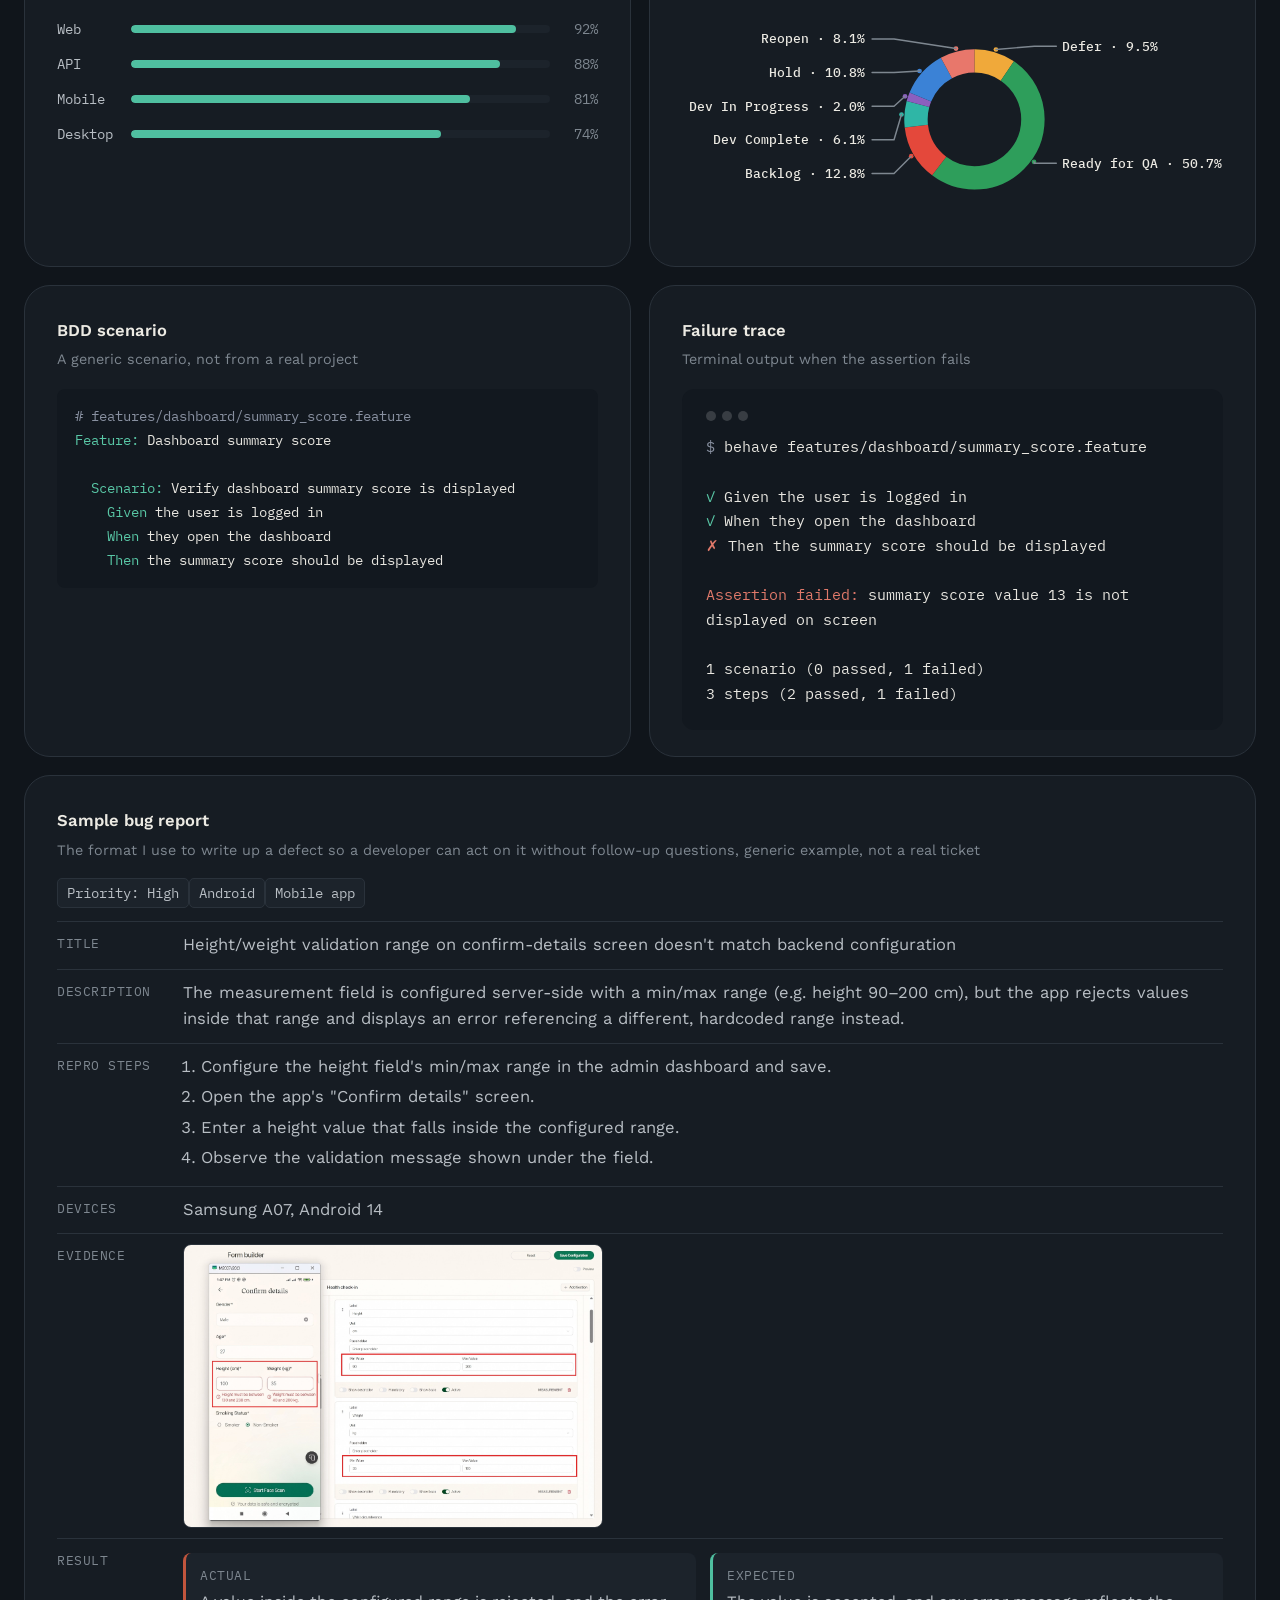
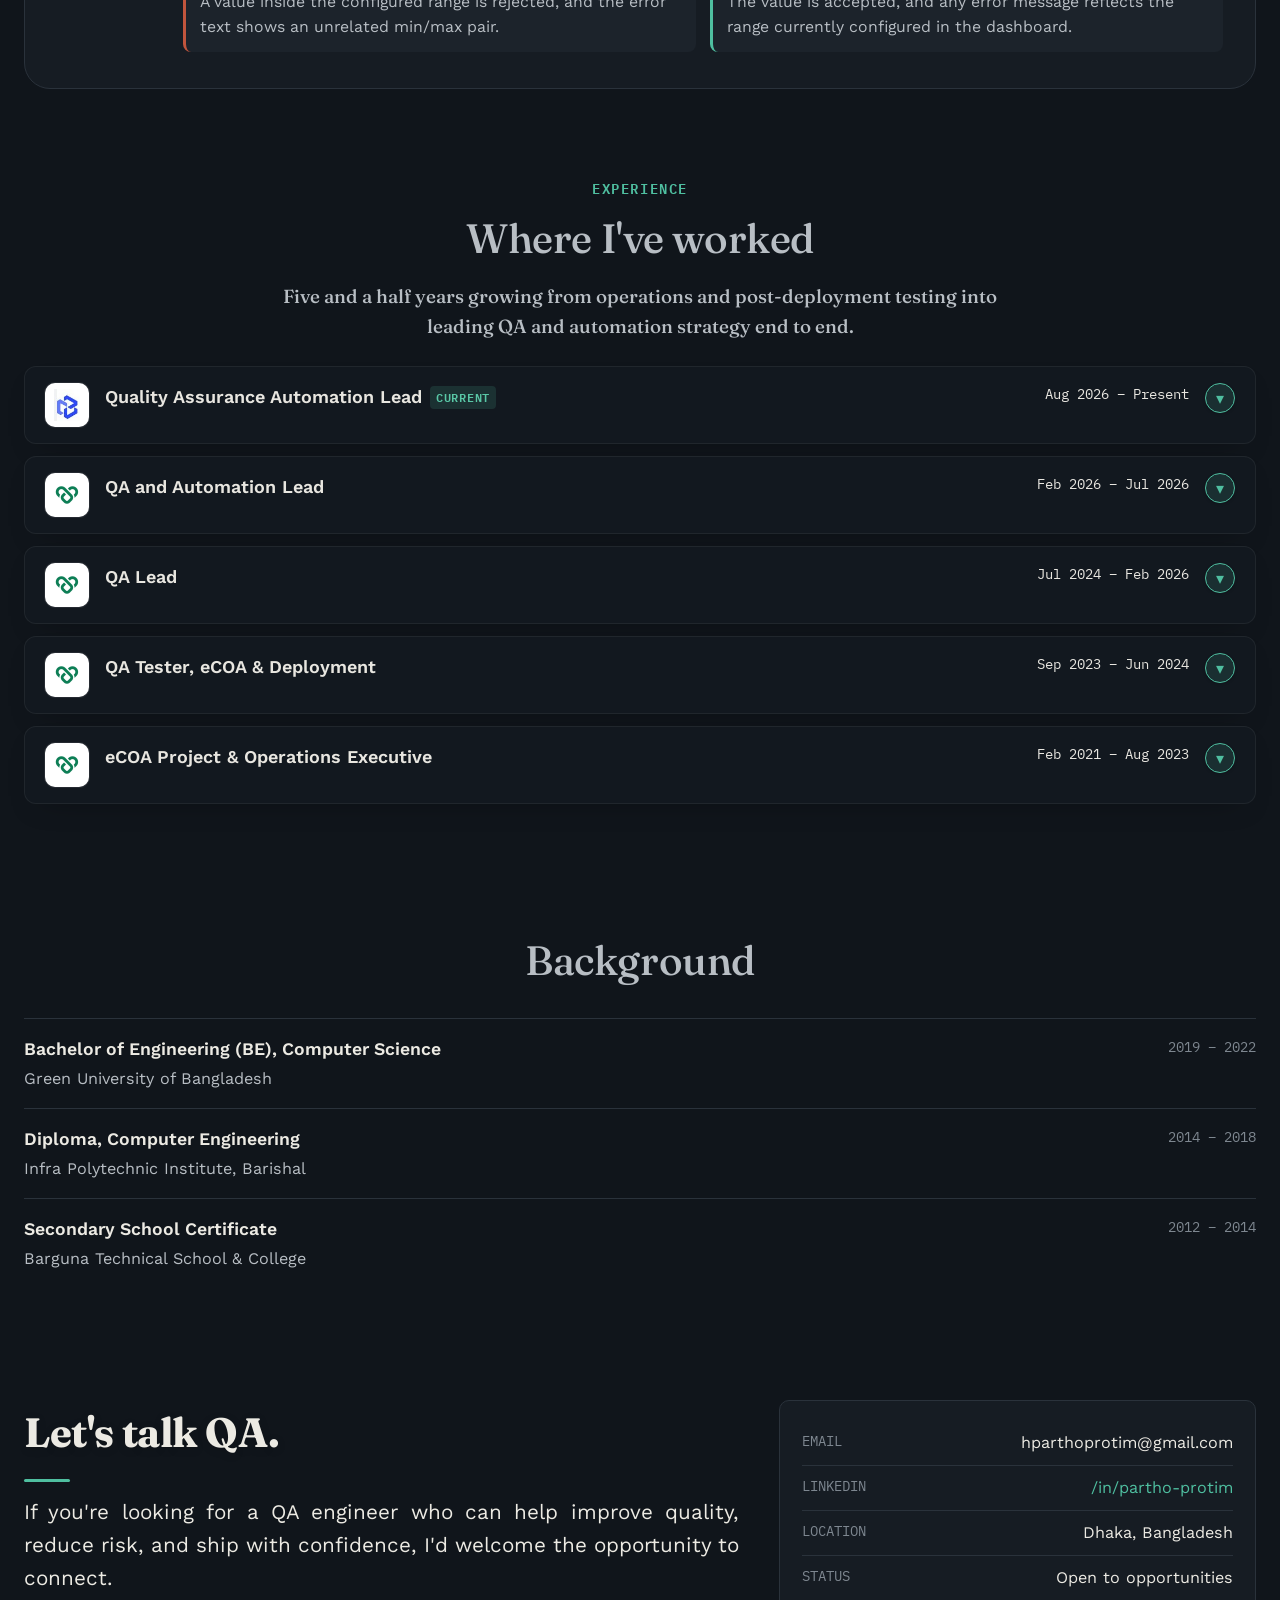
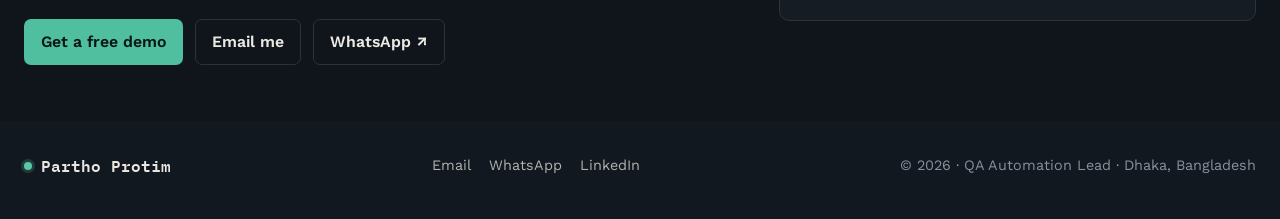
==== commit 758a7053: "Freeze the header on scroll, tidy nav breakpoints, fill card screenshots - overflow-x: clip instead " ====
--- a/index.html
+++ b/index.html
@@ -112,7 +112,7 @@
 
   /* ---------- Base ---------- */
   * { box-sizing: border-box; }
-  html { scroll-behavior: smooth; font-size: 18px; overflow-x: hidden; }
+  html { scroll-behavior: smooth; font-size: 18px; overflow-x: clip; scroll-padding-top: var(--nav-h, 62px); }
   @media (prefers-reduced-motion: reduce) {
     html { scroll-behavior: auto; }
     * { animation-duration: 0.001ms !important; animation-iteration-count: 1 !important; transition-duration: 0.001ms !important; }
@@ -126,7 +126,7 @@
     font-weight: 400;
     font-size: 16px;
     line-height: 1.6;
-    overflow-x: hidden;
+    overflow-x: clip;
   }
 
   p {
@@ -215,8 +215,12 @@
     background: var(--accent);
     box-shadow: 0 0 0 3px var(--accent-soft);
   }
+  .nav-mark, .nav-actions { flex: 0 0 auto; }
   nav.links {
     display: flex;
+    justify-content: center;
+    flex: 1 1 auto;
+    min-width: 0;
     gap: 22px;
     font-size: 0.88rem;
     color: var(--ink-secondary);
@@ -284,7 +288,9 @@
   .nav-backdrop {
     display: none;
   }
-  @media (max-width: 800px) {
+  /* Six links + theme + demo button need ~1100px; below that the links
+     would be clipped, so switch to the slide-out menu instead. */
+  @media (max-width: 1100px) {
     .nav-toggle { display: flex; }
 
     .nav-backdrop {
@@ -301,7 +307,7 @@
       top: var(--nav-h, 62px);
       right: 0;
       max-height: calc(100vh - var(--nav-h, 62px));
-      width: 30%;
+      width: min(280px, 80vw);
       flex-direction: column;
       align-items: stretch;
       gap: 0;
@@ -748,61 +754,36 @@
     box-shadow: 0 1px 2px rgba(0, 0, 0, 0.04);
   }
 
-  /* real product screenshot, framed as a browser window rising from a soft accent backdrop */
+  /* real product screenshot, full card width in a slim browser-window frame.
+     No fixed box: each image keeps its own shape, and the pairs that share a
+     row have near-identical ratios, so their heights still line up. */
   .pc-shot {
-    position: relative;
-    display: flex;
-    align-items: flex-end;
-    justify-content: center;
-    /* wide enough that every screenshot (up to ~2.05:1) fits at full height */
-    aspect-ratio: 2 / 1;
-    padding: 26px 28px 0;
+    display: block;
+    padding: 12px 12px 0;
     overflow: hidden;
-    background:
-      radial-gradient(120% 90% at 50% 0%, var(--accent-soft), transparent 70%),
-      linear-gradient(180deg, var(--surface-2), var(--surface));
+    background: var(--surface-2);
     border-bottom: 1px solid var(--border);
   }
-  .pc-shot::before {
-    /* faint dot grid for texture */
-    content: '';
-    position: absolute;
-    inset: 0;
-    background-image: radial-gradient(var(--border) 1px, transparent 1px);
-    background-size: 16px 16px;
-    opacity: 0.7;
-    pointer-events: none;
-  }
   .pc-shot-frame {
-    position: relative;
-    display: flex;
-    flex-direction: column;
-    height: 100%;
-    width: fit-content;
-    max-width: 100%;
-    border-radius: 10px 10px 0 0;
+    display: block;
+    border-radius: 8px 8px 0 0;
     overflow: hidden;
     background: #0d0d0d;
     border: 1px solid var(--border);
     border-bottom: 0;
-    box-shadow: 0 -2px 30px -8px rgba(0, 0, 0, 0.28);
-    transform: translateY(0);
-    transition: transform 0.35s ease, box-shadow 0.35s ease;
+    transition: transform 0.35s ease;
   }
   .pc-shot-bar {
-    box-sizing: border-box;
-    height: 22px;
     display: flex;
     gap: 5px;
-    padding: 7px 10px;
+    padding: 6px 10px;
     background: var(--surface);
     border-bottom: 1px solid var(--border);
   }
   .pc-shot-bar i { width: 7px; height: 7px; border-radius: 50%; background: var(--border); }
-  /* whole screenshot, never cropped: height fills the frame, width follows the image */
-  .pc-shot-frame img { display: block; height: calc(100% - 22px); width: auto; max-width: 100%; object-fit: contain; }
-  .pc-shot:hover .pc-shot-frame { transform: translateY(-4px); box-shadow: 0 -4px 40px -6px rgba(0, 0, 0, 0.35); }
-  @media (max-width: 480px) { .pc-shot { padding: 18px 16px 0; } }
+  .pc-shot-frame img { display: block; width: 100%; height: auto; }
+  .pc-shot:hover .pc-shot-frame { transform: translateY(-3px); }
+  @media (max-width: 480px) { .pc-shot { padding: 8px 8px 0; } }
 
   .pc-body { padding: 24px 24px 18px; display: flex; flex-direction: column; flex: 1; }
   .pc-body .project-title { font-size: 1.15rem; font-weight: 600; margin: 0 0 6px; }
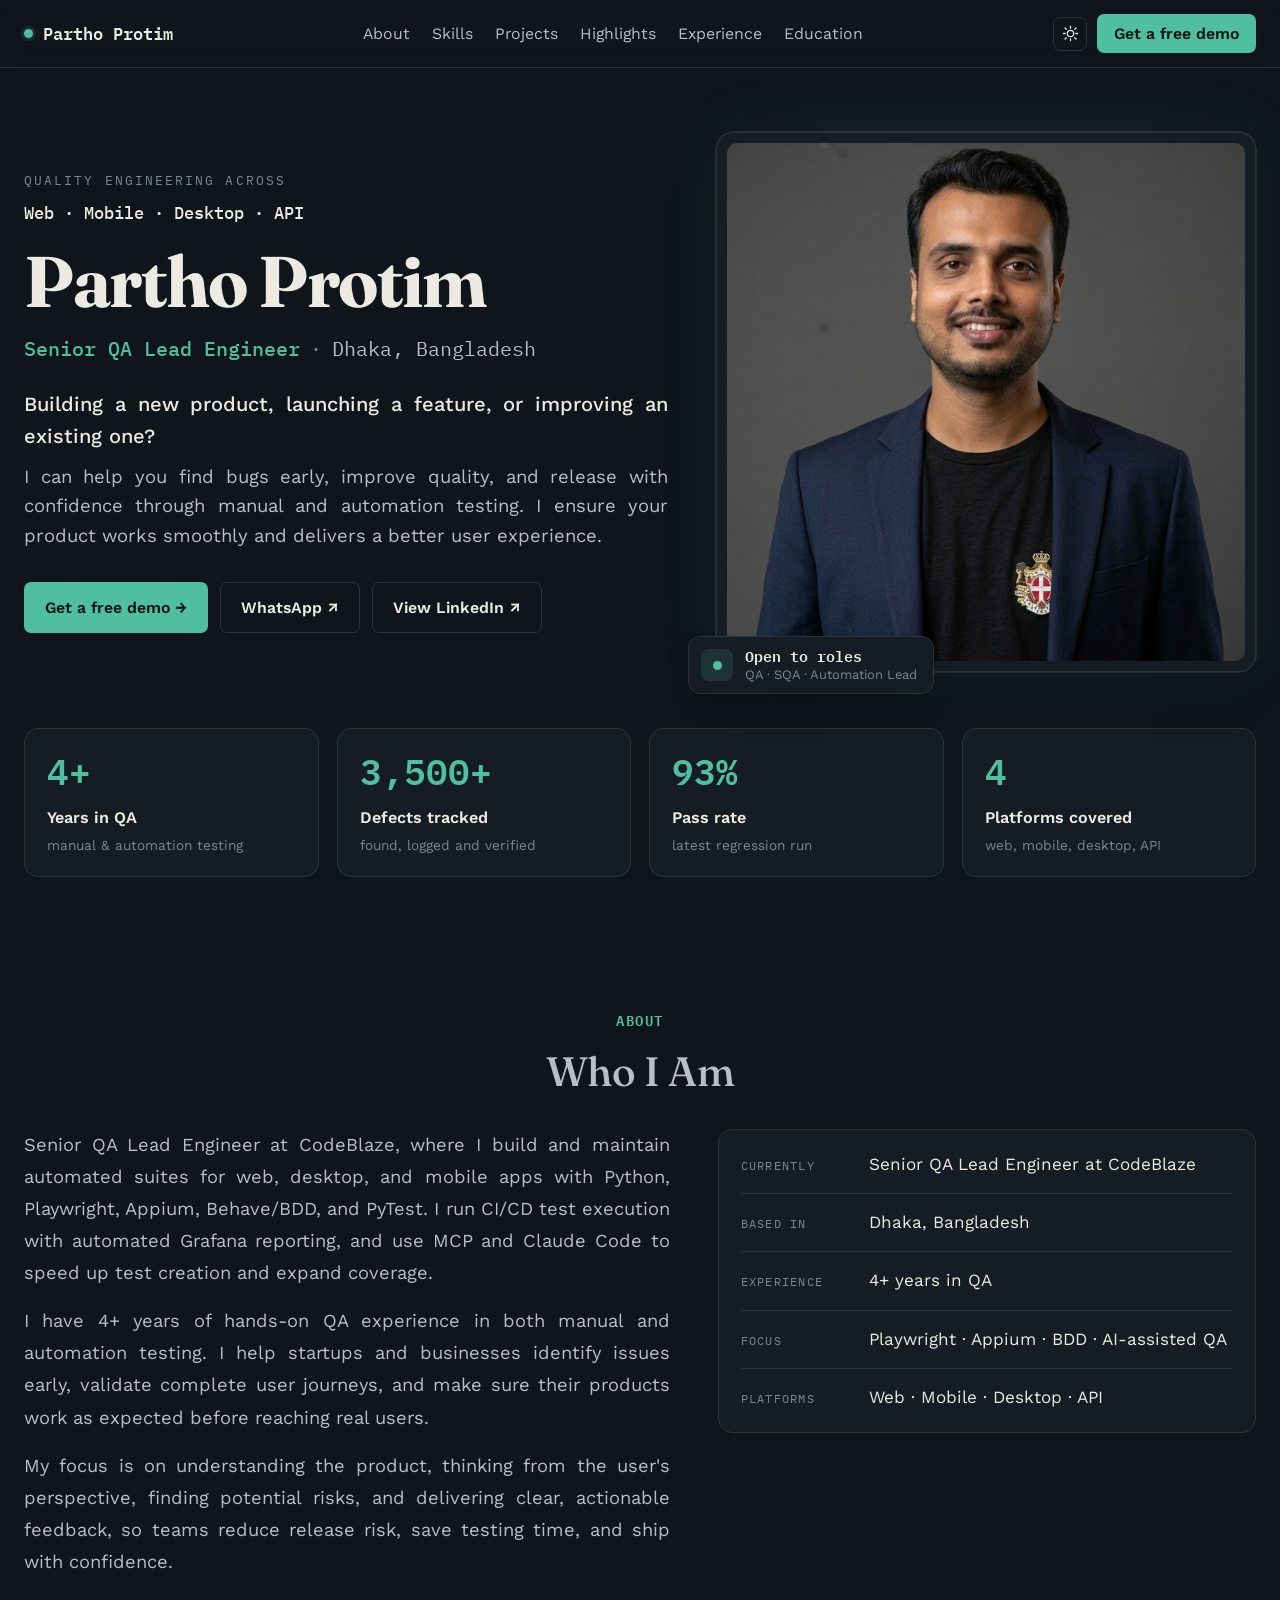
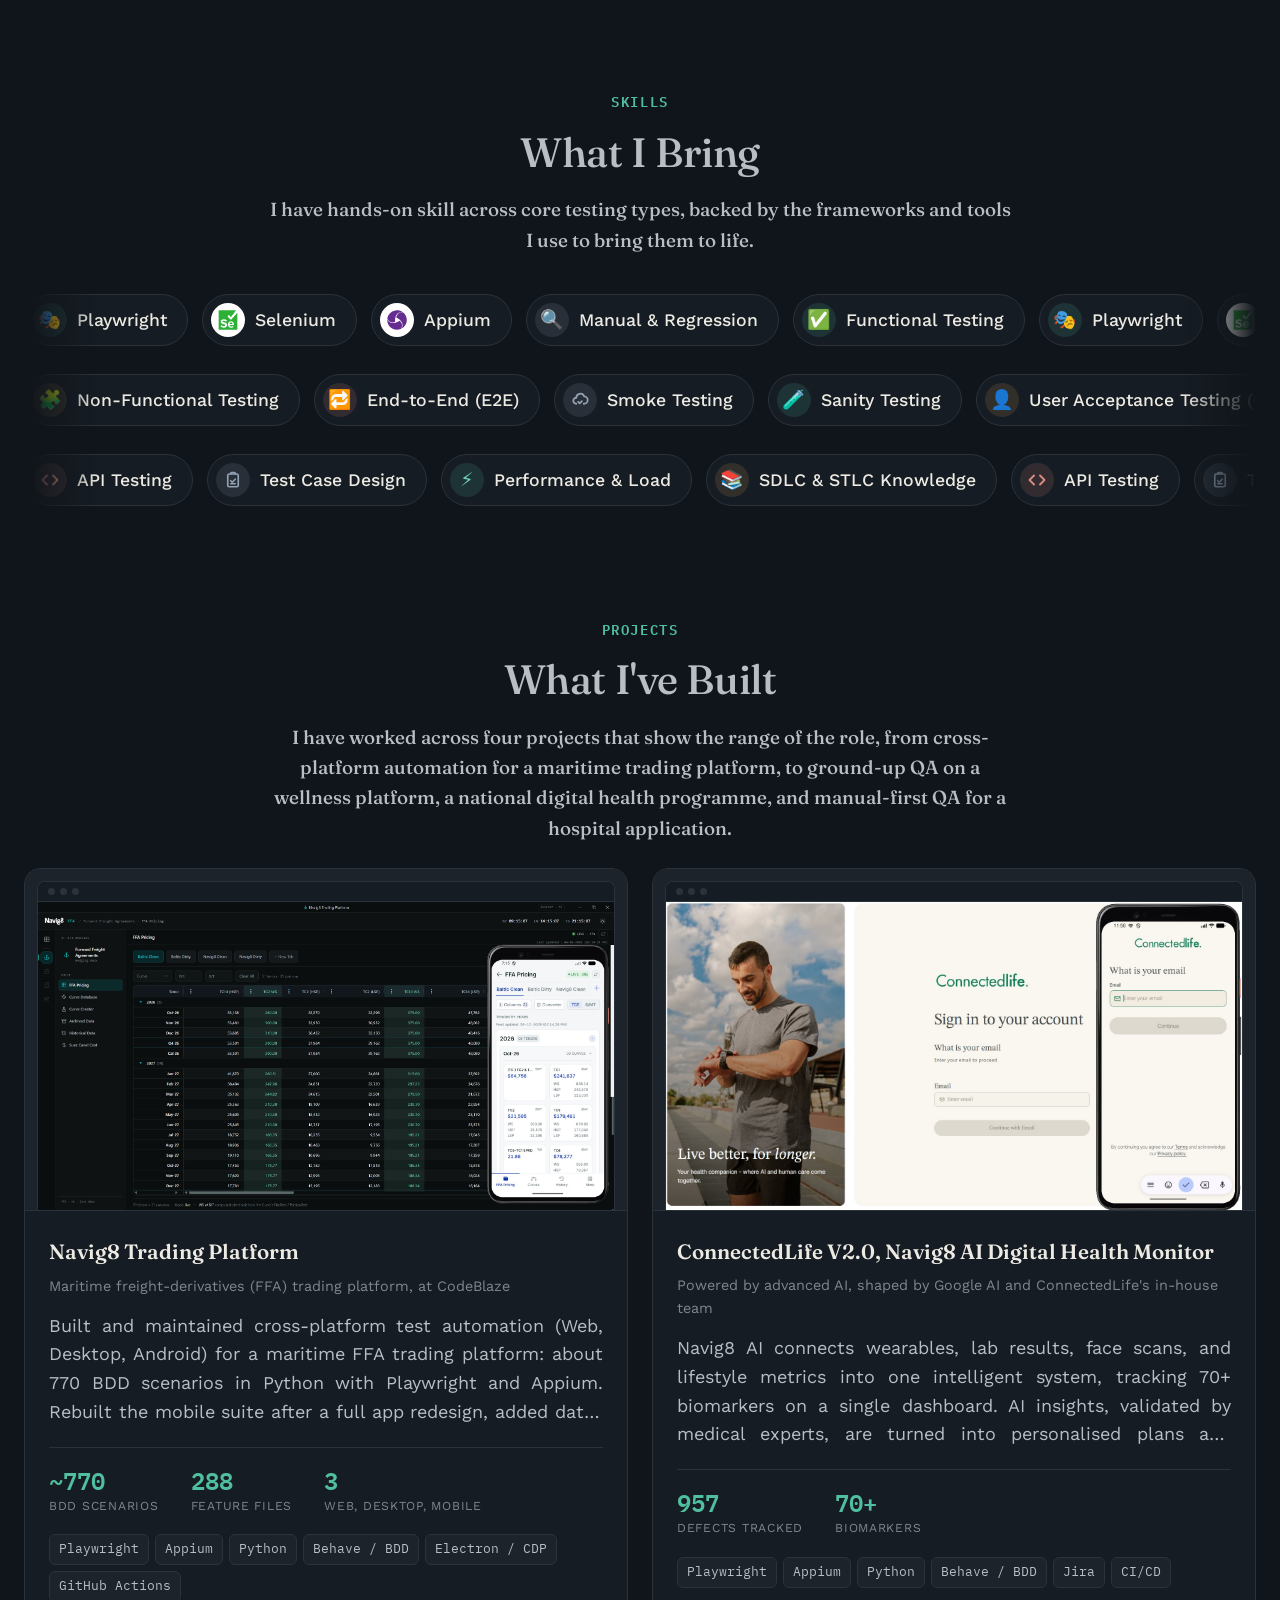
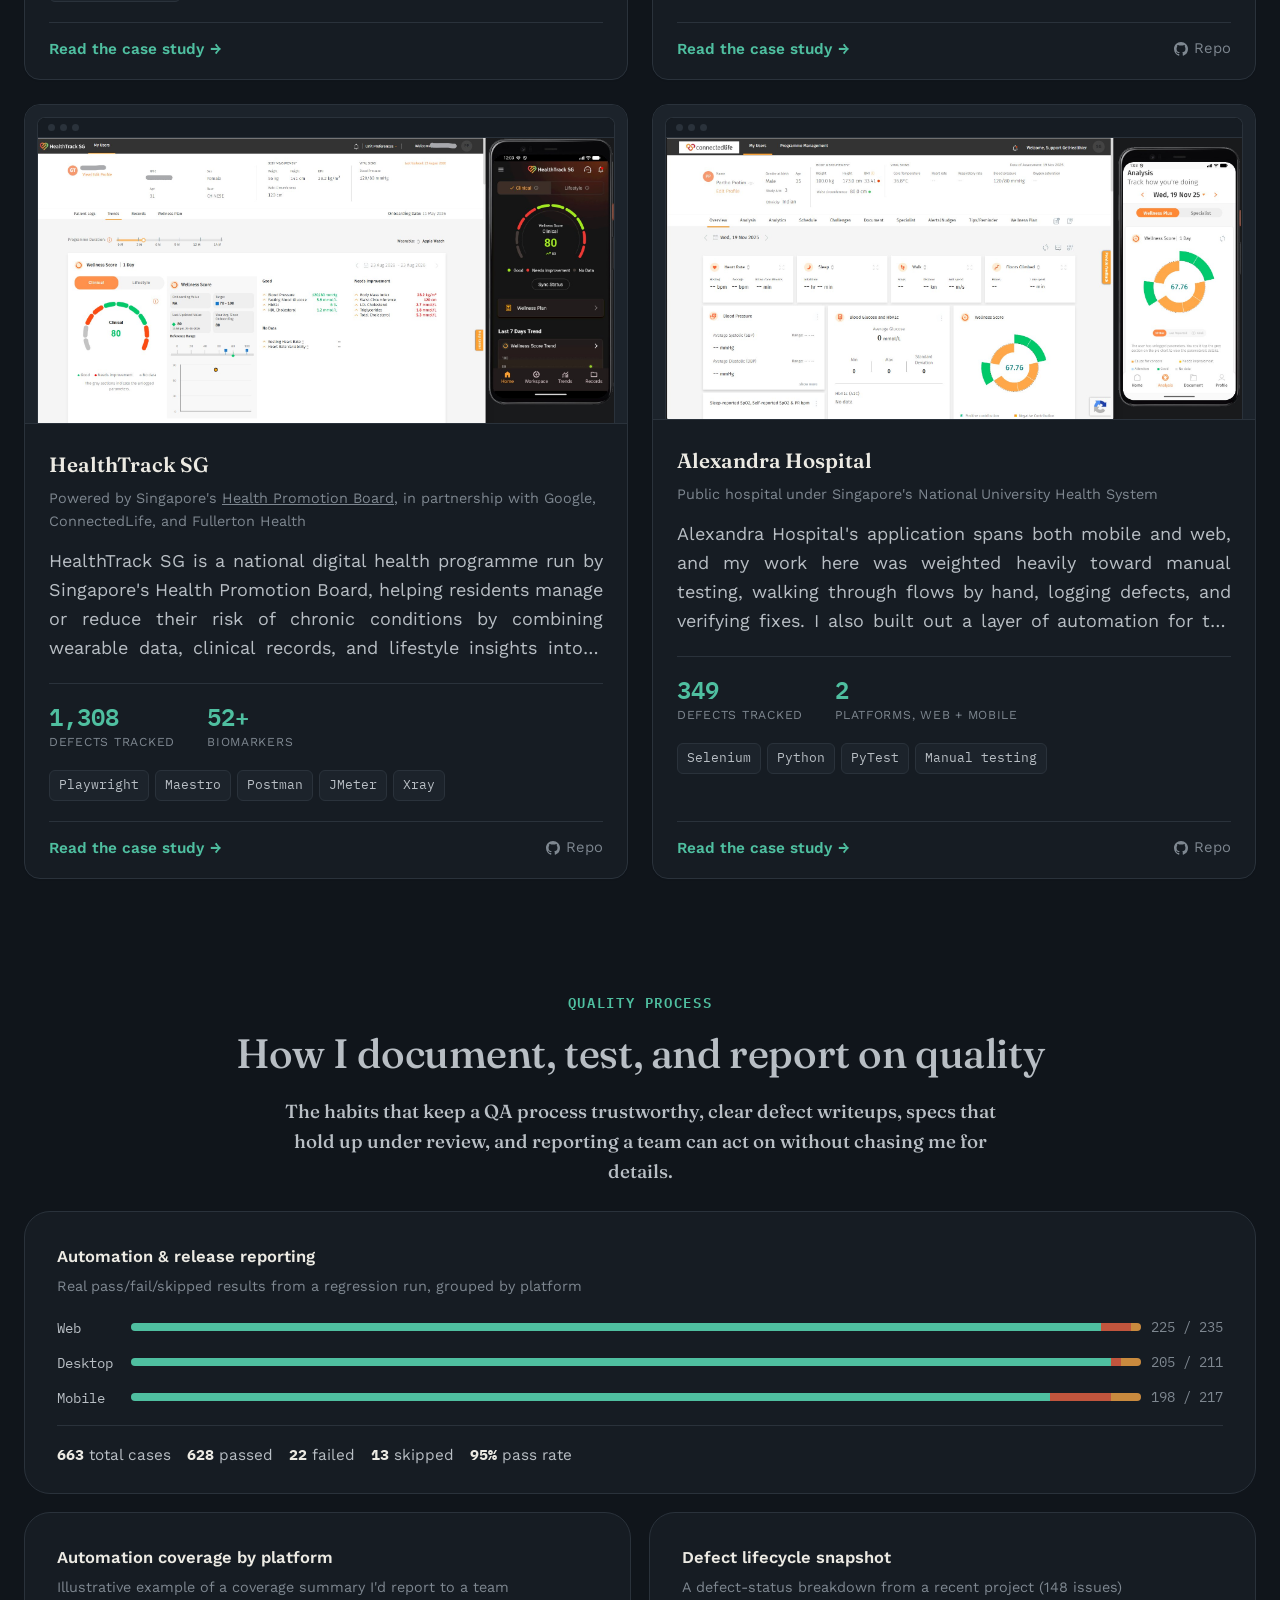
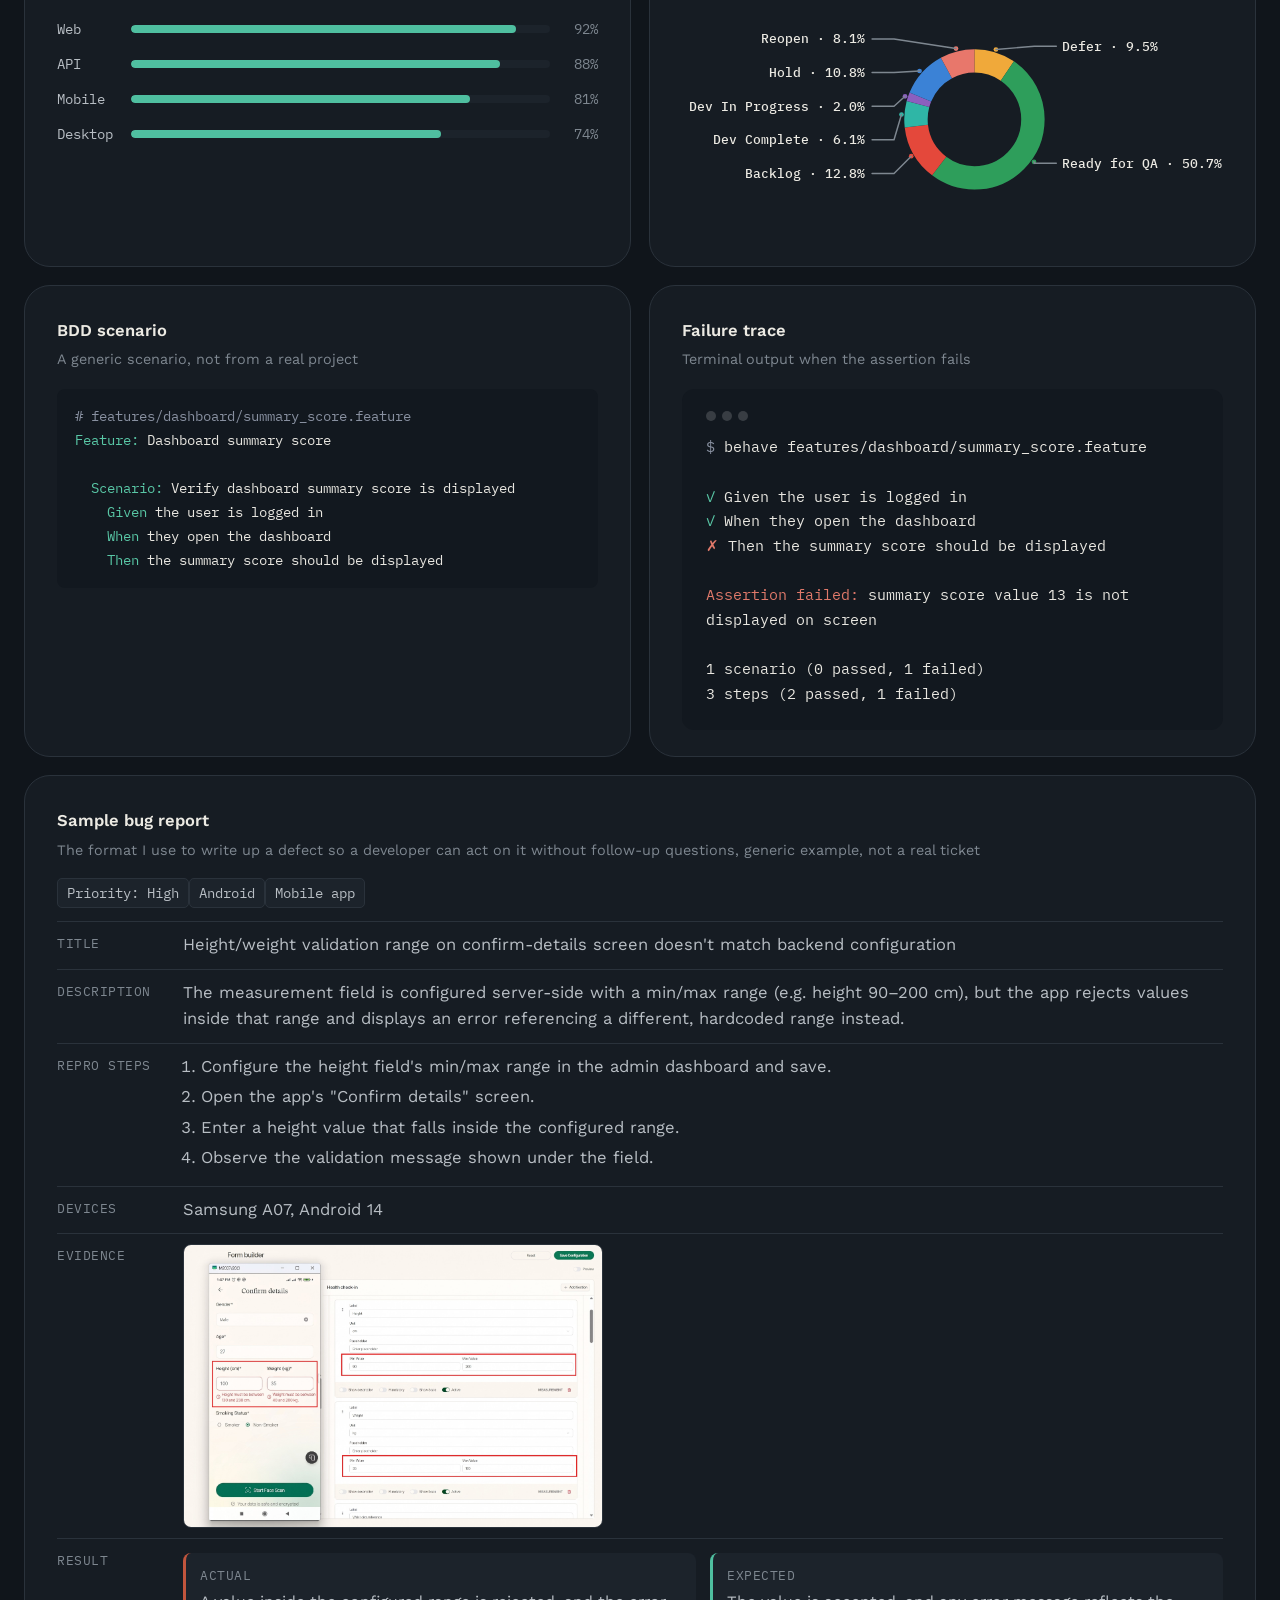
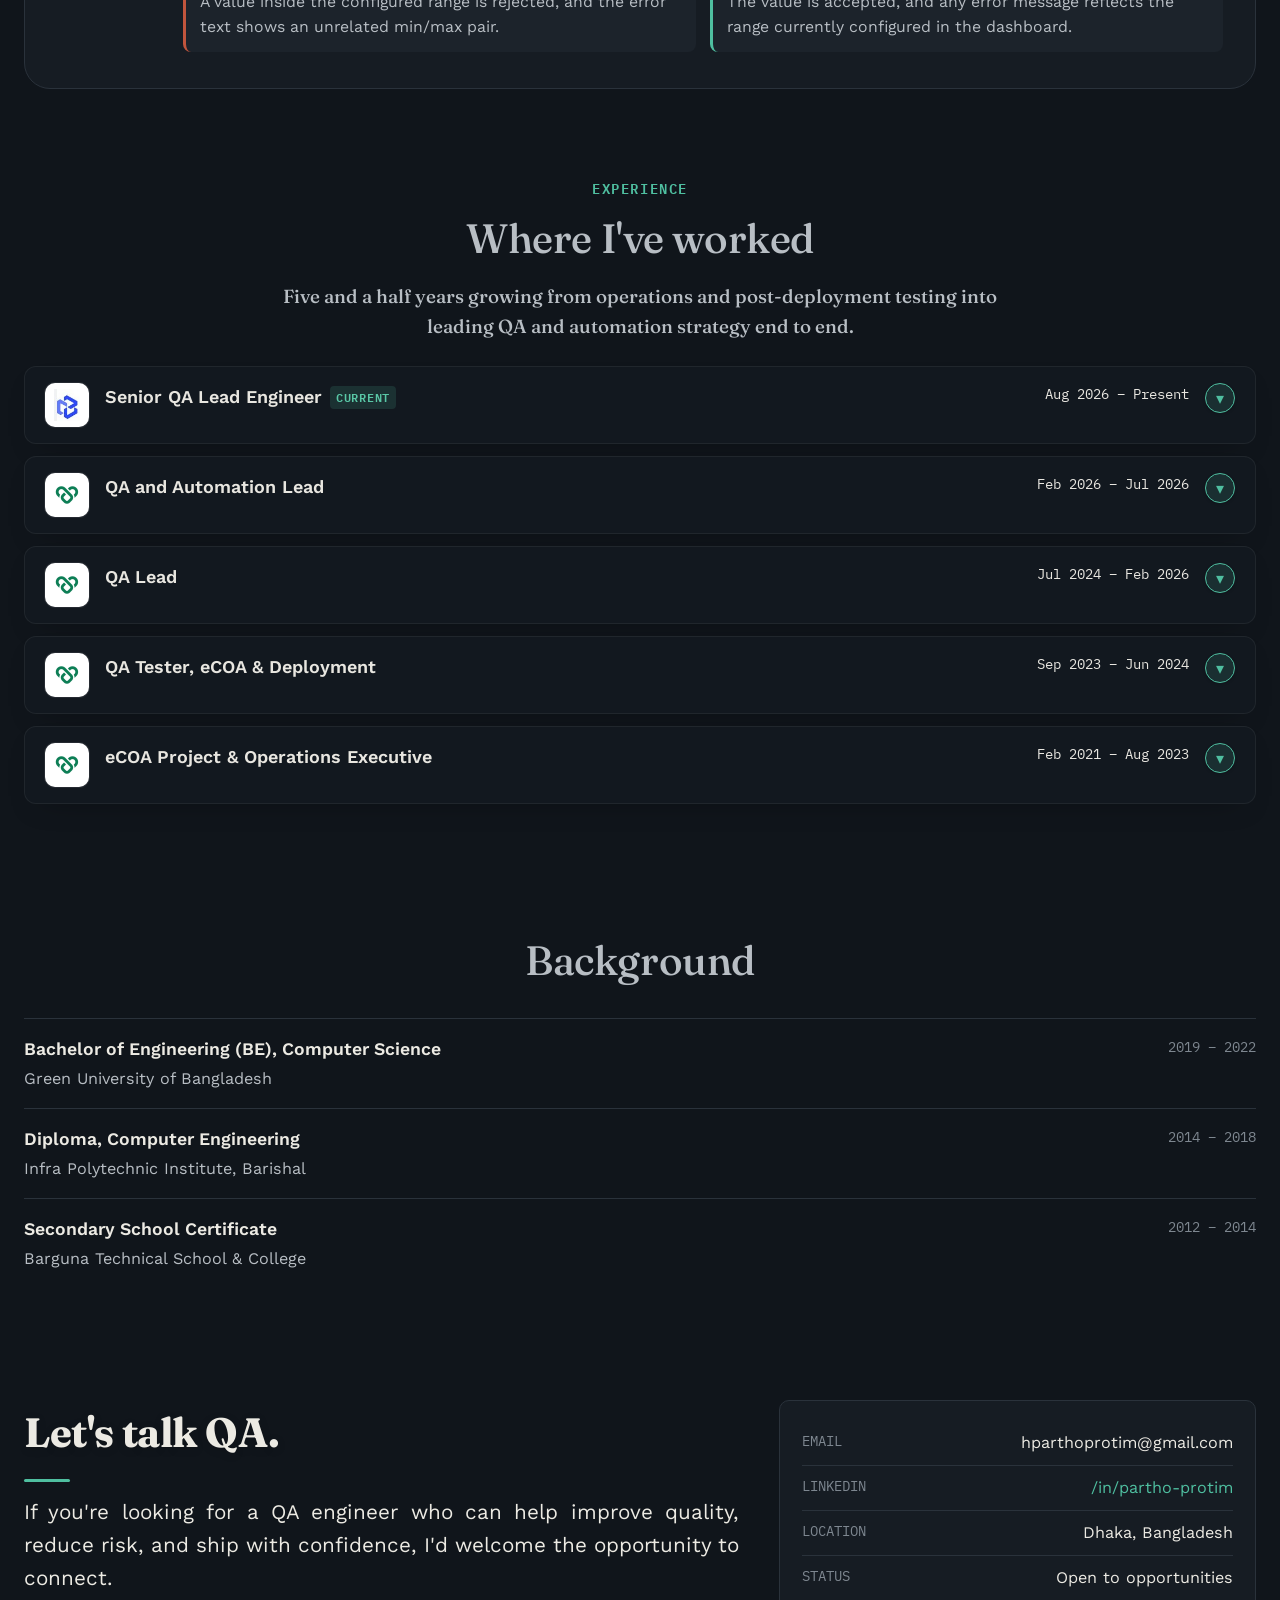
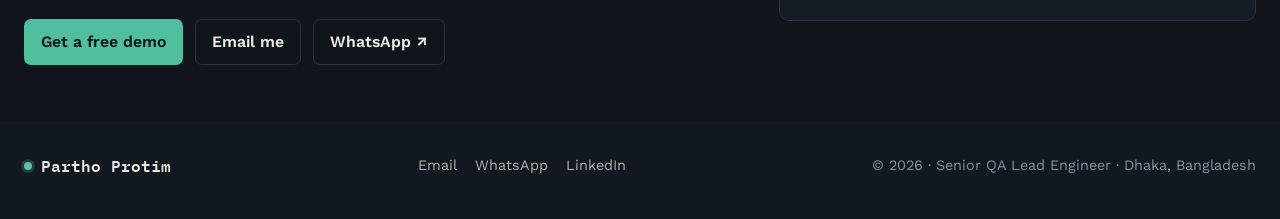
==== commit 8e234b53: "Update title to Senior QA Lead Engineer Co-Authored-By: Claude Opus 5.5 <noreply@anthropic.com>" ====
--- a/index.html
+++ b/index.html
@@ -3,20 +3,20 @@
 <head>
 <meta charset="UTF-8">
 <meta name="viewport" content="width=device-width, initial-scale=1.0">
-<title>Partho Protim, QA Automation Lead</title>
-<meta name="description" content="Portfolio of Partho Protim, QA Automation Lead, Web, Mobile, Desktop &amp; API test automation, CI/CD, and quality engineering leadership.">
+<title>Partho Protim, Senior QA Lead Engineer</title>
+<meta name="description" content="Portfolio of Partho Protim, Senior QA Lead Engineer, Web, Mobile, Desktop &amp; API test automation, CI/CD, and quality engineering leadership.">
 
 <meta property="og:type" content="website">
 <meta property="og:url" content="https://sapprotim.github.io/sqa_partho/">
-<meta property="og:title" content="Partho Protim, QA Automation Lead">
-<meta property="og:description" content="Portfolio of Partho Protim, QA Automation Lead, Web, Mobile, Desktop &amp; API test automation, CI/CD, and quality engineering leadership.">
+<meta property="og:title" content="Partho Protim, Senior QA Lead Engineer">
+<meta property="og:description" content="Portfolio of Partho Protim, Senior QA Lead Engineer, Web, Mobile, Desktop &amp; API test automation, CI/CD, and quality engineering leadership.">
 <meta property="og:image" content="https://sapprotim.github.io/sqa_partho/assets/og-image.png">
 <meta property="og:image:width" content="1918">
 <meta property="og:image:height" content="935">
 
 <meta name="twitter:card" content="summary_large_image">
-<meta name="twitter:title" content="Partho Protim, QA Automation Lead">
-<meta name="twitter:description" content="Portfolio of Partho Protim, QA Automation Lead, Web, Mobile, Desktop &amp; API test automation, CI/CD, and quality engineering leadership.">
+<meta name="twitter:title" content="Partho Protim, Senior QA Lead Engineer">
+<meta name="twitter:description" content="Portfolio of Partho Protim, Senior QA Lead Engineer, Web, Mobile, Desktop &amp; API test automation, CI/CD, and quality engineering leadership.">
 <meta name="twitter:image" content="https://sapprotim.github.io/sqa_partho/assets/og-image.png">
 
 <meta name="color-scheme" content="dark light">
@@ -1171,7 +1171,7 @@
       <span class="hero-eyebrow">Quality engineering across</span>
       <div class="hero-scope">Web · Mobile · Desktop · API</div>
       <h1>Partho Protim</h1>
-      <div class="role"><span class="role-main">QA Automation Lead</span><span class="role-sep">·</span><span class="role-sub">Dhaka, Bangladesh</span></div>
+      <div class="role"><span class="role-main">Senior QA Lead Engineer</span><span class="role-sep">·</span><span class="role-sub">Dhaka, Bangladesh</span></div>
       <p class="lede"><span class="lede-hook">Building a new product, launching a feature, or improving an existing one?</span>I can help you find bugs early, improve quality, and release with confidence through manual and automation testing. I ensure your product works smoothly and delivers a better user experience.</p>
       <div class="cta-row">
         <button type="button" class="btn btn-solid" data-demo-open>Get a free demo →</button>
@@ -1203,12 +1203,12 @@
     </div>
     <div class="about-grid">
       <div class="about-copy">
-        <p>QA Automation Lead at CodeBlaze, where I build and maintain automated suites for web, desktop, and mobile apps with Python, Playwright, Appium, Behave/BDD, and PyTest. I run CI/CD test execution with automated Grafana reporting, and use MCP and Claude Code to speed up test creation and expand coverage.</p>
+        <p>Senior QA Lead Engineer at CodeBlaze, where I build and maintain automated suites for web, desktop, and mobile apps with Python, Playwright, Appium, Behave/BDD, and PyTest. I run CI/CD test execution with automated Grafana reporting, and use MCP and Claude Code to speed up test creation and expand coverage.</p>
         <p>I have 4+ years of hands-on QA experience in both manual and automation testing. I help startups and businesses identify issues early, validate complete user journeys, and make sure their products work as expected before reaching real users.</p>
         <p>My focus is on understanding the product, thinking from the user's perspective, finding potential risks, and delivering clear, actionable feedback, so teams reduce release risk, save testing time, and ship with confidence.</p>
       </div>
       <dl class="about-facts">
-        <div><dt>Currently</dt><dd>QA Automation Lead at CodeBlaze</dd></div>
+        <div><dt>Currently</dt><dd>Senior QA Lead Engineer at CodeBlaze</dd></div>
         <div><dt>Based in</dt><dd>Dhaka, Bangladesh</dd></div>
         <div><dt>Experience</dt><dd>4+ years in QA</dd></div>
         <div><dt>Focus</dt><dd>Playwright · Appium · BDD · AI-assisted QA</dd></div>
@@ -1498,7 +1498,7 @@
       <div class="role-card-top">
         <img class="role-logo" src="assets/codeblaze.jpg" alt="CodeBlaze logo">
         <div class="role-card-info">
-          <div class="role-card-title">Quality Assurance Automation Lead<span class="tag-current">Current</span></div>
+          <div class="role-card-title">Senior QA Lead Engineer<span class="tag-current">Current</span></div>
           <div class="role-card-company">CodeBlaze</div>
         </div>
         <div class="role-card-dates">
@@ -1719,7 +1719,7 @@
       <a href="https://wa.me/8801761441989" target="_blank" rel="noopener">WhatsApp</a>
       <a href="https://www.linkedin.com/in/partho-protim/" target="_blank" rel="noopener">LinkedIn</a>
     </div>
-    <span>© 2026 · QA Automation Lead · Dhaka, Bangladesh</span>
+    <span>© 2026 · Senior QA Lead Engineer · Dhaka, Bangladesh</span>
   </div>
 </footer>
 
